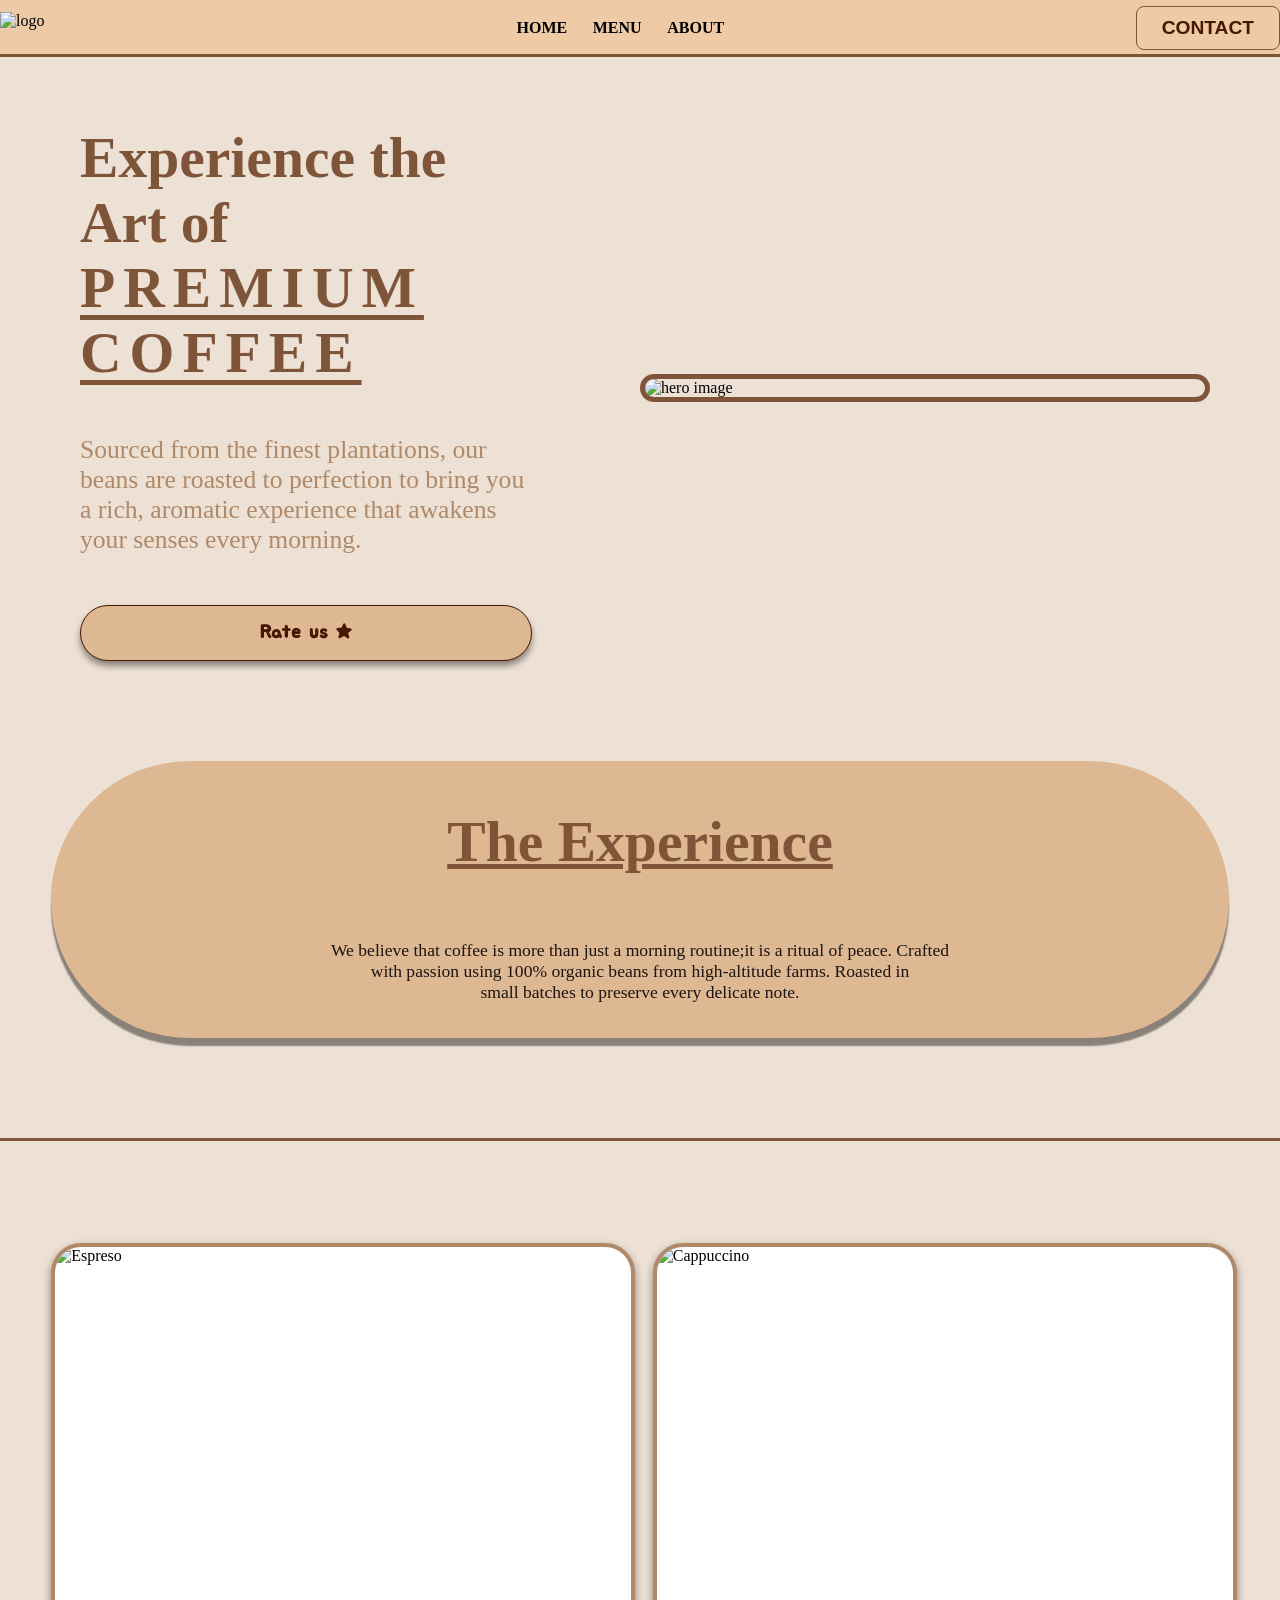
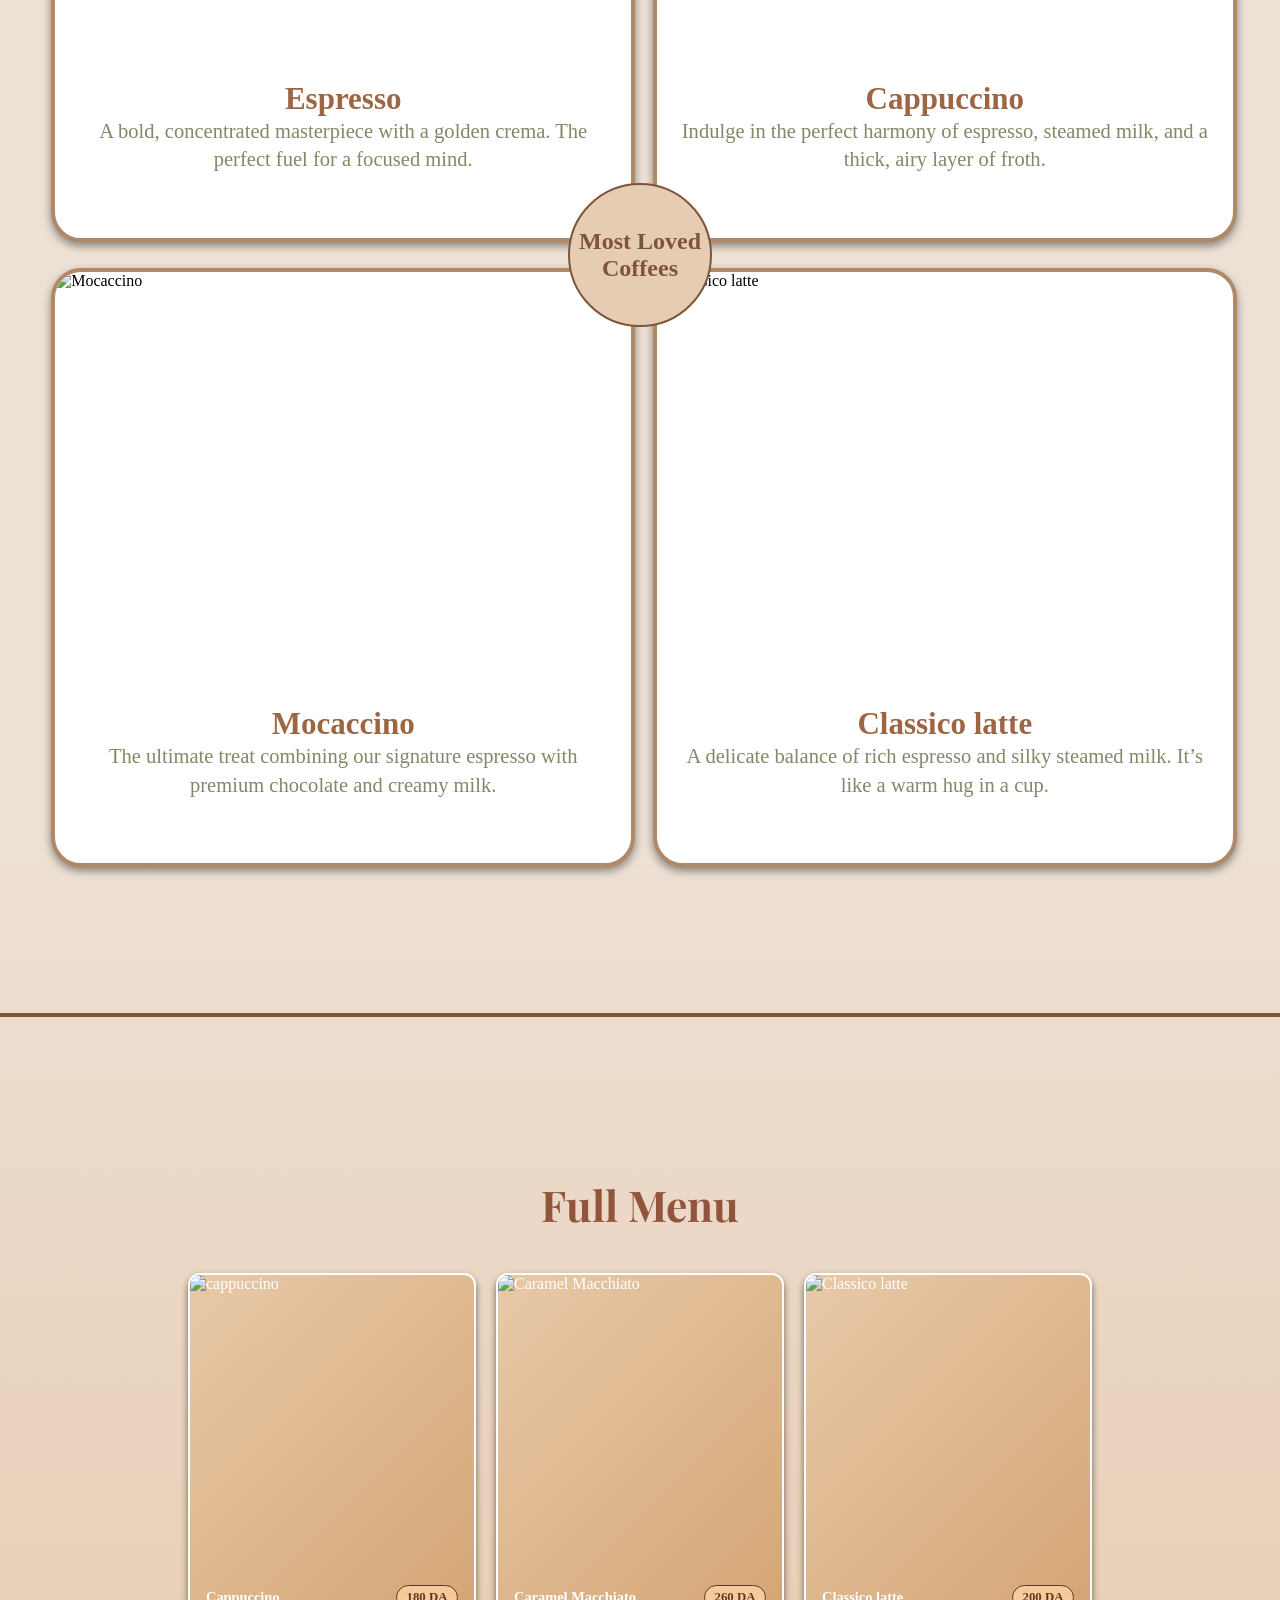
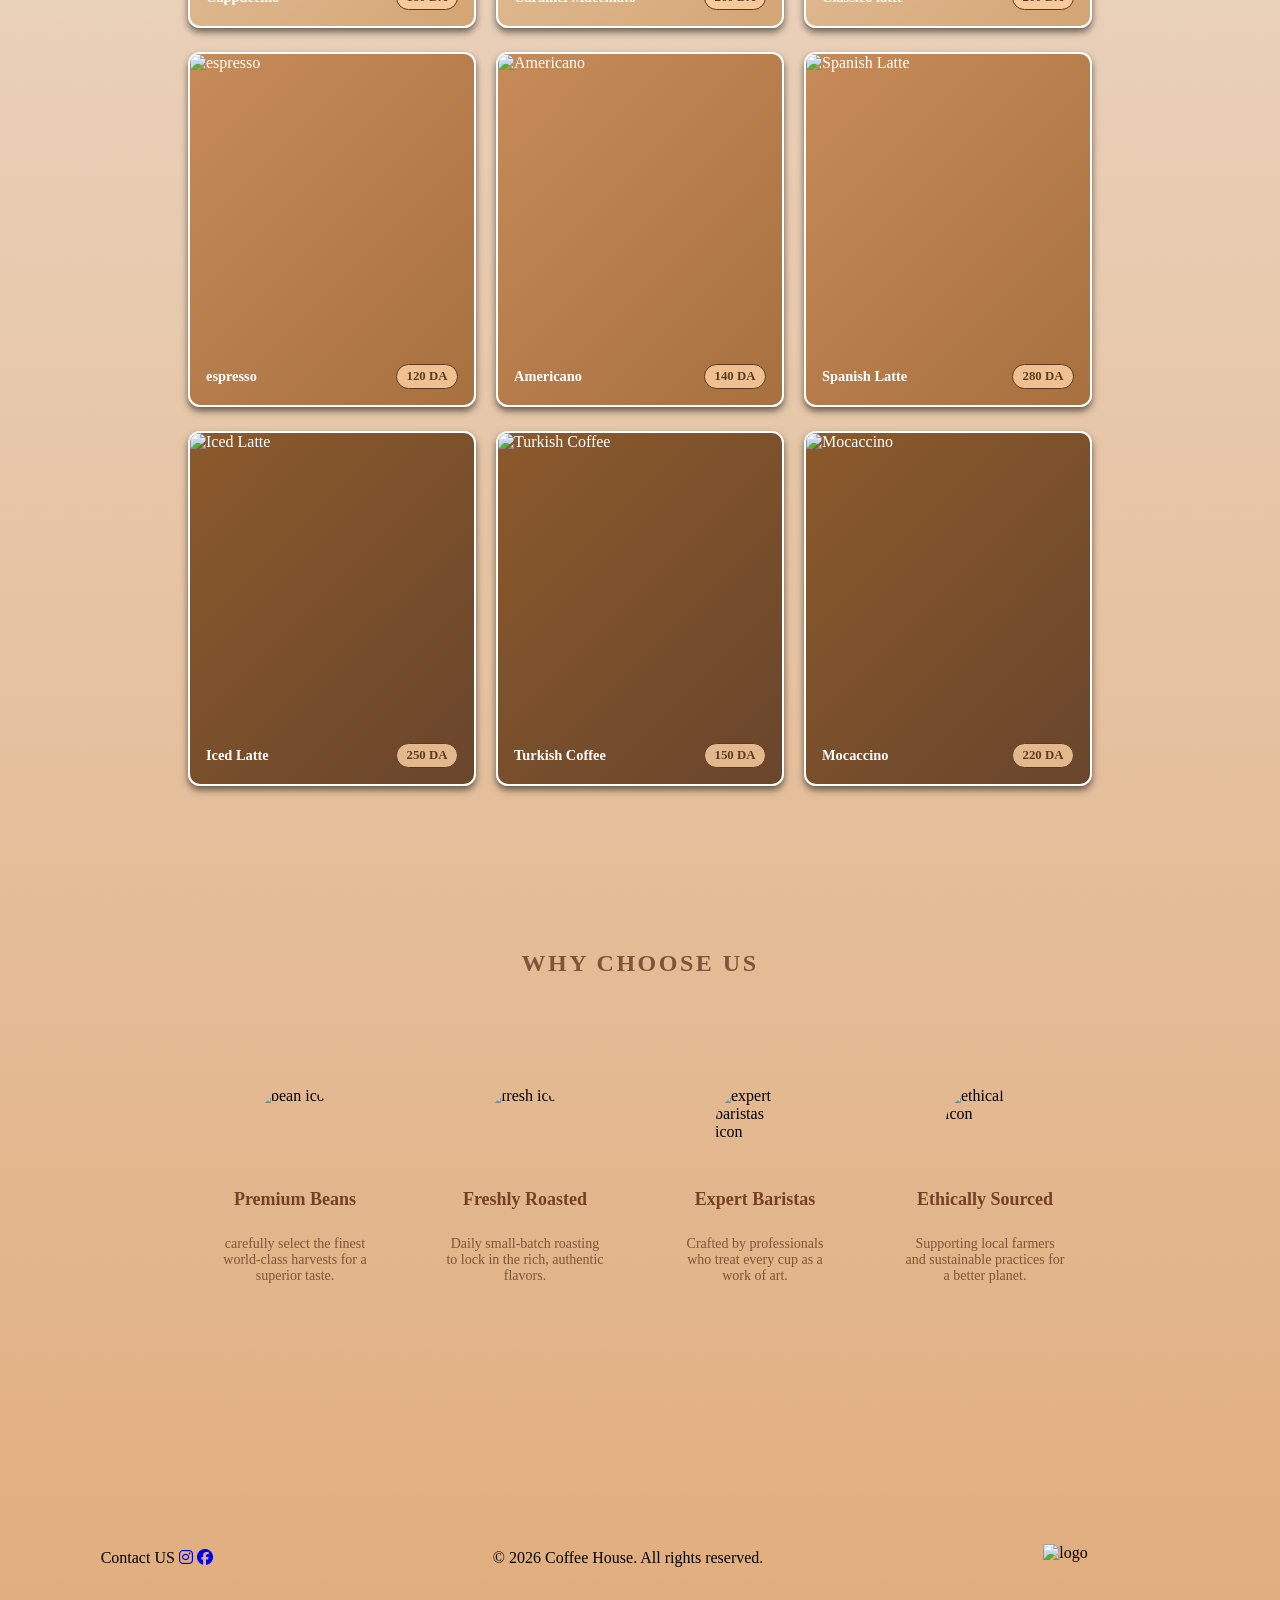
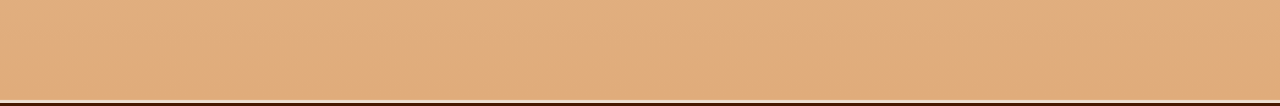
==== index.html @ cc0c2b31 "Update logo image Replaced logo image source" ====
<!DOCTYPE html>

<html>

<head>
    <link rel="stylesheet" href="style.css" >
    <link href="https://fonts.googleapis.com/css2?family=Jua&display=swap" rel="stylesheet">
    <meta charset="UTF-8">
    <meta name="viewport" content="width=device-width, initial-scale=1.0">
    <link rel="stylesheet" href="https://cdnjs.cloudflare.com/ajax/libs/font-awesome/6.5.1/css/all.min.css">
    <link href="https://fonts.googleapis.com/css2?family=Playfair+Display:wght@600;700&display=swap" rel="stylesheet">
    <link href="https://fonts.googleapis.com/css2?family=Chewy&display=swap" rel="stylesheet">
</head>

<body>



 <nav id="navbar">

   <div id="nav-pic">
        <img id="nav-logo" src="https://github.com/Nassim-Dev1/Coffee-Project/blob/main/imgs/logo%20best%20(1).png?raw=true" alt="logo" >
   </div>

   <ul class="nav-links">
       <li class="link"><a href="#hero">HOME</a></li>
       <li class="link"><a href=".menu-title">MENU</a></li>
       <li class="link"><a href=".choos-us">ABOUT</a></li>
   </ul>

   <div id="nav-contact">
        <button id="cntct-btn"><a href="https://wa.me/213559959122" target="_blank">CONTACT</a></button>
   </div>
     
     
</nav>


<section id="hero">

    <div id="hero-text">
        <h1 id="hero-titel">Experience the Art of <span class="hro">Premium Coffee</span></h1>
        <p id="hero-dp">Sourced from the finest plantations, our beans are roasted to perfection to bring you a rich, aromatic experience that awakens your senses every morning.</p>
        <button id="hero-btn">Rate us ★</button>
    </div>


    <div id="hero-p">
        <img id="hero-pic" src="https://raw.githubusercontent.com/thego4tnas/Coffee-Project/374e0f3591dab5c233d3c32d264e23db7dc7e059/imgs/hero1.jpg" alt="hero image" >
    </div>



</section>


<section id="EXPRNCE">

    <div id="exp-card"> 
        <h2 id="exp-titel"> <ins>The Experience</ins> </h2>
        <p id="exp-dp"> We believe that coffee is more than just a morning  routine;it is a ritual of peace.
                            Crafted<br> with passion using 100% organic beans from high-altitude farms.
                            Roasted in<br> small batches to preserve every delicate note. </p>
    
    
    </div>
        
    
</section>

<hr class="hr1">   
    

 <div id="Coffees">

    

    <div class="Coffees-items">

             <img id="Coffees-link" src="https://github.com/thego4tnas/Coffee-Project/blob/main/imgs/espresso%20(2).webp?raw=true" alt="Espreso" >
        

             
             <h2 class="namehead">Espresso</h2>



             <p class="dp">A bold, concentrated masterpiece
             with a golden crema. The perfect fuel for a focused mind.</p>

    </div>

    <div class="Coffees-items">

            <img src="https://github.com/thego4tnas/Coffee-Project/blob/main/imgs/Cappuccino.webp?raw=true" alt="Cappuccino" >
        

             
             <h2 class="namehead">Cappuccino</h2>

             <p class="dp">Indulge in the perfect harmony of espresso, steamed milk,
                       and a thick, airy layer of froth.
             </p>

    </div>

    <div class="Coffees-items">

            <img src="https://github.com/thego4tnas/Coffee-Project/blob/main/imgs/Mocaccino%20(2).webp?raw=true" alt="Mocaccino" >
        

             
             <h2 class="namehead">Mocaccino</h2>

             <p class="dp">The ultimate treat combining our signature espresso
                 with premium chocolate and creamy milk.
             </p>
    </div>

    <div class="Coffees-items">

            <img src="https://github.com/thego4tnas/Coffee-Project/blob/main/imgs/Classico%20latte.webp?raw=true" alt="Classico latte" >
        

            
             <h2 class="namehead">Classico latte</h2>

             <p class="dp">A delicate balance of rich espresso and silky steamed milk.
                 It’s like a warm hug in a cup.</p>
    </div>

      <div id="Coffees-text">
            <h2 style="color:#7F5539">Most Loved Coffees</h2>
      </div>    

 </div>


 <hr class="hr2">





<section class="menu-section">
    
    <!-- <img src="https://github.com/thego4tnas/Coffee-Project/blob/main/imgs/background/left%20up%20blob%20.webp?raw=true" class="leftUp-blob" > -->
    
    <h2 class="menu-title">Full Menu</h2>
    <div class="menu-grid">

        <div class="menu-card1">
            <img src="https://github.com/thego4tnas/Coffee-Project/blob/main/imgs/Cappuccino.webp?raw=true" alt="cappuccino" class="menu-img">
            <div class="menu-info">
                <span class="menu-name">Cappuccino</span>
                <span class="menu-price">180 DA</span>
            </div>
        </div>

        <div class="menu-card1">
            <img src="https://github.com/thego4tnas/Coffee-Project/blob/main/imgs/menu/Caramel%20Macchiato.webp?raw=true" alt="Caramel Macchiato" class="menu-img">
            <div class="menu-info">
                <span class="menu-name">Caramel Macchiato</span>
                <span class="menu-price">260 DA</span>
            </div>
        </div>

        <div class="menu-card1">
            <img src="https://github.com/thego4tnas/Coffee-Project/blob/main/imgs/Classico%20latte.webp?raw=true" alt="Classico latte" class="menu-img">
            <div class="menu-info">
                <span class="menu-name">Classico latte</span>
                <span class="menu-price">200 DA</span>
            </div>
        </div>

        <div class="menu-card2">
            <img src="https://github.com/thego4tnas/Coffee-Project/blob/main/imgs/espresso%20(2).webp?raw=true" alt="espresso" class="menu-img">
            <div class="menu-info">
                <span class="menu-name">espresso</span>
                <span class="menu-price">120 DA</span>
            </div>
        </div>

        <div class="menu-card2">
            <img src="https://github.com/thego4tnas/Coffee-Project/blob/main/imgs/menu/Americano.webp?raw=true" alt="Americano" class="menu-img">
            <div class="menu-info">
                <span class="menu-name">Americano</span>
                <span class="menu-price">140 DA</span>
            </div>
        </div>

        <div class="menu-card2">
            <img src="https://github.com/thego4tnas/Coffee-Project/blob/main/imgs/menu/Spanish%20Latte.webp?raw=true" alt="Spanish Latte" class="menu-img">
            <div class="menu-info">
                <span class="menu-name">Spanish Latte</span>
                <span class="menu-price">280 DA</span>
            </div>
        </div>

        <div class="menu-card3">
            <img src="https://github.com/thego4tnas/Coffee-Project/blob/main/imgs/menu/Iced%20Latte.webp?raw=true" alt="Iced Latte" class="menu-img">
            <div class="menu-info">
                <span class="menu-name">Iced Latte</span>
                <span class="menu-price">250 DA</span>
            </div>
        </div>

        <div class="menu-card3">
            <img src="https://github.com/thego4tnas/Coffee-Project/blob/main/imgs/menu/Turkish%20Coffee.webp?raw=true" alt="Turkish Coffee" class="menu-img">
            <div class="menu-info">
                <span class="menu-name">Turkish Coffee</span>
                <span class="menu-price">150 DA</span>
            </div>
        </div>

        <div class="menu-card3">
            <img src="https://github.com/thego4tnas/Coffee-Project/blob/main/imgs/Mocaccino%20(2).webp?raw=true" alt="Mocaccino" class="menu-img">
            <div class="menu-info">
                <span class="menu-name">Mocaccino</span>
                <span class="menu-price">220 DA</span>
            </div>
        </div>

    </div>

    
</section>


<section class="choos-us">

     <h2>WHY CHOOSE US</h2> 

     <div class="choos-items" >

        <div class="items"> 
            <img class="choos-img" src="https://github.com/thego4tnas/Coffee-Project/blob/main/imgs/beans.webp?raw=true" alt="bean icon"> 
            <h3>Premium Beans</h3> 
            <p class="h3-dp">carefully select the finest world-class harvests for a superior taste.</p> 
        </div> 

        <div class="items"> 
            <img class="choos-img" src="https://github.com/thego4tnas/Coffee-Project/blob/main/imgs/Freshly%20Roasted.webp?raw=true" alt="fresh icon">
            <h3>Freshly Roasted</h3> 
            <p class="h3-dp">Daily small-batch roasting to lock in the rich, authentic flavors.</p> 
        </div> 
        
        <div class="items"> 
            <img class="choos-img" src="https://github.com/thego4tnas/Coffee-Project/blob/main/imgs/Expert%20Baristas.webp?raw=true" alt="expert baristas icon"> 
            <h3>Expert Baristas</h3> 
            <p class="h3-dp">Crafted by professionals who treat every cup as a work of art.</p> 
        </div>
        
        <div class="item4">
             <img class="choos-img" src="https://github.com/thego4tnas/Coffee-Project/blob/main/imgs/Ethically%20Sourced.webp?raw=true" alt="ethical icon"> 
             <h3>Ethically Sourced</h3> 
             <p class="h3-dp">Supporting local farmers and sustainable practices for a better planet.</p> 
        </div> 

     </div> 
    </section>





    <footer>

        <div class="footer-left">
            <span style="text-align: center;">Contact US</span>
            
            <a href="https://www.instagram.com/the.go4t.nas?igsh=YjEzazgwNmhveDlx"><i class="fa-brands fa-instagram"></i></a>
            <a href="https://www.instagram.com/the.go4t.nas?igsh=YjEzazgwNmhveDlx"><i class="fa-brands fa-facebook"></i></a>
        </div>

        <div class="footer-center">
        <p>© 2026 Coffee House. All rights reserved.</p>
        </div>

        <div class="footer-right">
            <img src="https://github.com/Nassim-Dev1/Coffee-Project/blob/main/imgs/logo%20best%20(1).png?raw=true" alt="logo" >
        </div>

    </footer>


<hr class="hr3">




<div class="rating-modal hidden" id="ratingModal">
  <div class="rating-box">
    <h3>Rate Your Experience</h3>
    <div class="stars">
      <span class="star" data-value="1">★</span>
      <span class="star" data-value="2">★</span>
      <span class="star" data-value="3">★</span>
      <span class="star" data-value="4">★</span>
      <span class="star" data-value="5">★</span>
    </div>
    <button class="submit-rating">Submit</button>
    <span class="close-modal" id="closeModal">✕</span>
  </div>
</div>


<div class="custom-alert" id="customAlert">
  <div class="custom-alert-box">
    <p class="custom-alert-msg" id="alertMsg">Thank you for your rating! ⭐</p>
    <button class="custom-alert-btn" id="alertOk">OK</button>
  </div>
</div>



<script src="script.js"></script>
</body>







</html>
---- style.css ----
* {
  padding: 0;
}

 
 
 
 body {
    background: linear-gradient(180deg, #EDE0D4, #EDE0D4, #e0ac7b);
    overflow-x: hidden;
    margin: 0;
    padding: 0;

}



.Coffees-items {
    background-color: #ffffff;
    display: block;
    flex-direction: column;
    align-items: center;
    border-style: solid;
    border-color: #B08968;
    border-width: 4.5px;
    border-radius: 30px;
    width: 100%;
    overflow: hidden;
    padding-bottom: clamp(20px, 5vw, 65px); 
    gap: 0px; 
    box-shadow: 0 4px 8px rgba(0, 0, 0, 0.423);
    grid-template-columns: repeat(4, 1fr);
    overflow: hidden;

}

.Coffees-items img {
    width: 100%;
    aspect-ratio: 4 / 3;
    object-fit: cover;
    border-radius: 20px 20px 0 0; 
}

.namehead {
    color: #9C6644;
    font-size: 31px;
    text-align: center;
    margin: 0; 
    font-weight: bold;
    margin-top: -8px;
}

.dp {
    color: #808968;
    font-size: 20.55px;
    text-align: center;
    margin: 0; 
    padding-inline: 20px; 
    line-height: 1.4;
    
    
}

img {
    width: 100%; 
    height: auto; 
    display: block;
    margin-bottom: 10px;
    flex-wrap: wrap;
}

#Coffees {
    position: relative;
    display: grid;
    grid-template-columns: repeat(2, 1fr);
    gap: clamp(10px, 2vw, 40px);
    padding-inline: clamp(16px, 4vw, 80px);
    padding-block: clamp(10px, 4vw, 60px);
}

#Coffees-text {
    position: absolute;
    top: 50%;
    left: 50%;
    transform: translate(-50%, -50%);
    border-style: solid;
    border-width: 2.5px;
    border-radius: 50%;
    border-color: #7F5539;
    background-color: #E6CCB2;
    width: 140px;
    height: 140px;
    display: flex;
    align-items: center;
    justify-content: center;
    z-index: 10;
    text-align: center;
}

#arrow {
    width: 1455px;
    height: 518px;
    margin-top: -50px;
}

#navbar {
    display: flex;
    align-items: center;
    justify-content: space-between;
    background-color: #eecaa6;
    border-bottom: 3px solid #7F5539;
    position: fixed;
    top: 0;
    left: 0;
    width: 100%;
    z-index: 1000;
}



.nav-links {
    display: flex;
    list-style: none;
    gap: 80px;
    margin-top: 18px;
    margin-left: 600px;
    padding: 0;
}



.nav-links a {
    text-decoration: none;
    color: black;
    font-weight: 600;
    font-size: 16px;
    transition: 0.3s;
}

.nav-links a:hover {
    color: #7F5539;                 
}

.link {
    text-decoration: none;
    font-size: clamp(0.8rem, 1vw + 0.5rem, 1.2rem);
}

#cntct-btn {
    background-color: transparent;
    border: 1.5px solid #7F5539;
    color: #461801;
    border-radius: 8px;
    font-weight: bold;
    font-size: clamp(0.8rem, 1vw + 0.5rem, 1.2rem);
    padding: 10px 25px;
    cursor: pointer;
    transition: all 0.3s ease;
    margin-top: 1px;
}

#cntct-btn a {
    text-decoration: none;
    color: #461801;
}

.cntct-btn:hover {
    background-color: transparent;
    color: #642c10;
}

#nav-logo {
    width: 105px;
    height: auto;
    margin-top: -2px;
}


#hero {
    align-items: center;
    display: flex;
    justify-content: center;
    padding-inline: 80px;
    padding-block: clamp(125px, 5vw + 0.5rem, 135px) 100px;
    gap: 108px;

}

#hero-text {
    display: flex;
    flex-direction: column;
    align-items: flex-start;
    gap: 7px;

}

#hero-titel {
    font-size: clamp(1.8rem, 5vw + 1rem, 3.6rem);
    color: #7F5539;
    margin: 0;
    font-weight: bold;
}

#hero-title h1 {
    white-space: nowrap;
}

.hro {
    font-size: clamp(1.8rem, 5vw + 1rem, 3.6rem);
    letter-spacing: 8px; 
    text-transform: uppercase;
    text-decoration: underline;
    text-decoration-color: #7F5539; 
    text-underline-offset: 8px;
    display: inline-block;
    margin-right: 15px;
}

#hero-dp {
    font-size: clamp(1.2rem, 2vw + 0.5rem, 1.6rem);
    color: #B08968;
    padding-block: clamp(0.5rem, 1.6vw + 0.5rem, 1.1rem);

}

#hero-btn {
    background-color: #DDB892;
    border: 1.6px solid #461801;
    color: #461801;
    border-radius: 28px;
    font-weight: bold;
    width: 100%;
    max-width: 550px;
    padding: 15px 32px;
    cursor: pointer;
    transition: all 0.3s ease;
    font-size: clamp(1rem, 2vw + 0.5rem, 1.2rem);
    font-family: 'Jua', sans-serif;
    letter-spacing: 1px;
    box-shadow: 0 5px 6px rgba(0, 0, 0, 0.423);
}

#hero-p {
    flex: 0 0 50%;
}

#hero-pic {
    width: 100%;
    max-width: 655px;;
    height: auto;
    border-style: solid;
    border-radius: 40px;
    border-width: clamp(5.5px, 0.2vw + 1px, 8px);
    border-color: #7F5539;

}




#EXPRNCE {
    display: flex;
    flex-direction: column;
    align-items: center;
    justify-content: center;
    padding-inline: clamp(16px, 4vw, 80px);
    padding-bottom: clamp(65px, 10vw + 1rem, 120px);
    
}

#exp-card {
    width: 100%;
    flex-direction: column;
    align-items: center;
    justify-content: center;
    gap: 5px;
    box-shadow: 0 8px 1.5px rgba(0, 0, 0, 0.423); 
    background-color: #DDB892;
    border-radius: clamp(40px, 15vw, 550px);
}

#exp-titel {
    display: flex;
    flex-direction: column;
    align-items: center;
    font-size: clamp(1.8rem, 5vw + 1rem, 3.6rem);
    color: #7F5539;
    font-weight: bold;
}
#exp-dp {
    font-size: clamp(1rem, 2vw + 0.5rem, 1.1rem);
    color: #1c140f;
    text-align: center;
    padding-inline: clamp(0.5rem, 1.6vw + 0.5rem, 1.1rem);
    padding-block: clamp(0.5rem, 1.6vw + 0.5rem, 1.1rem);
    margin-top: 5px;
}


.hr1 {
    border: 0;
    height: 3.7px;
    background-color: #7F5539;
    margin: 0;
    margin-top: -20px;
    margin-bottom: 50px;
}



.choos-us {
    display: flex;
    justify-content: center; 
    flex-direction: column;
    align-items: center;
    padding-inline: clamp(32px, 5vw + 0.5rem, 160px); 
    padding-block: clamp(80px, 5vw + 0.5rem, 120px);
    gap: clamp(16px, 3vw + 0.5rem, 35px);
} 

.shoos-us h2 {
    font-size: clamp(1rem, 5vw + 0.5rem, 3.4rem);
    color: #7F5539;
    letter-spacing: 2.5px;
    font-weight: bold;
    text-align: center;
}

.choos-items { 
    display: flex; 
    justify-content: center; 
    flex-direction: row; 
    
} 

.items { 
    display: flex; 
    justify-content: center; 
    flex-direction: column; 
    align-items: center;
    position: relative;
    width: clamp(150px, 20vw + 0.5rem, 230px);
    padding-block: clamp(26px, 4vw + 0.5rem, 55px);
    gap: clamp(8px, 2vw + 0.5rem, 20px);
} 
.items:not(:last-child)::after {
    position: absolute;
    right: 0;
    top: 25%;      
    height: 50%;   
    width: 1.8px;
}
.item4 {
    display: flex; 
    justify-content: center; 
    flex-direction: column; 
    align-items: center;
    width: 230px;
    gap: clamp(8px, 2vw + 0.5rem, 20px);
}

    
.choos-img { 
    width: clamp(60px, 10vw + 0.5rem, 80px); 
    height: clamp(60px, 10vw + 0.5rem, 80px);
    border-radius: 50%; 
} 


.choos-us h2 {
    color: #7F5539;
    letter-spacing: 2.5px;
    font-weight: bold;
}
    
.h3-dp { 
    align-items: center;
    text-align: center;
    padding-inline: clamp(30px, 2vw + 0.5rem, 50px);
    font-size: 14px;
    color: #7F5539;
}

.hr2 {
    border: 0;
    height: 3.7px;
    background-color: #7F5539;
    margin-top: 95px;
    margin-bottom: 15px;
}
    
 .choos-items h3 {
    font-size: 18px;
    color: #744125;
    margin-top: -8px;
    margin-bottom: -8px;
 }


 footer {
    display: flex;
    justify-content: center;
    flex-direction: row;
    align-items: center;
    padding-inline: 80px;
    padding-block: 100px;
    gap: 280px;

 }

 .footer-right img {
    width: clamp(116px, 10vw + 0.5rem, 150px);  
    height: auto;

 }


 .hr3 {
    border: 0;
    height: 3.5px;
    background-color: #461801;
    margin-top: 20px;
    margin-bottom: -6.5px;
 }


@media (max-width: 769px) {

    body {
        overflow-x: hidden;
    }
    #navbar {
        display: flex;
        align-items: center;
        flex-direction: row;
        justify-content: space-between;
    }

    .nav-links {
        flex-direction: column;
        align-items: center;
        margin-left: 0;
        gap: 8px; 
    }

    #nav-contact {
        margin-top: 10px;
    }

    #cntct-btn {
        font-size: clamp(0.6rem, 1vw + 0.5rem, 1rem);
    }

    #nav-pic {
        display: flex;
        justify-content: center;
        width: 80px;
    }

    #nav-logo {
        max-width: 60px;
        height: auto;
    }

     #hero {
        align-items: center;
        display: flex;
        flex-direction: column;
        justify-content: center;
        padding-inline: 12px;
        padding-block: clamp(105px, 16vw + 0.5rem, 125px) 30px;
        gap: 60px;

    }

    #hero-title h1 {
        white-space: nowrap;
    }

    #Coffees {
        display: flex;
        flex-direction: column;
        align-items: center;
    }

    #Coffees-text {
        position: static;
        order: -1;
        margin-bottom: 20px;
        align-items: center;
        display: flex;
        transform: none;
        width: 100%;
        max-width: 400px;
        height: auto;
        border-radius: 30%;
        text-align: center;
    }

    #Coffees-text h2 {
        font-size: 32px;
        text-align: center;
        font-family: 'Playfair Display', serif;
        
    }

    .Coffees-items {
        width: 100%;
        max-width: 400px;
    }

    .shoos-us {
        padding-block: 8px;
        gap: 4px;
    }

    .choos-items { 
        display: grid; 
        grid-template-columns: repeat(2, 1fr);
        justify-content: center; 
        gap: 40px 0;
        position: relative;
    } 

    .choos-img { 
  width: 60px;
  height: 60px;
  border-radius: 50%;
  object-fit: cover;
}

    .items,
    .item4 {
        width: 100%;
        max-width: 220px;
        margin: 0 auto;
        padding-block: 0;
        position: relative;
    }

    .items h3,
    .item4 h3{
        font-size: 0.75rem;
        align-items: center;
        white-space: nowrap;

    }

    .h3-dp {
        font-size: 0.55rem;
        padding-inline: 10px;
    }

  .items:nth-child(1)::after,
  .items:nth-child(3)::after {
    content: "";
    position: absolute;
    top: 10%;
    bottom: 10%;
    right: 0;
    width: 1.8px;
    background-color: #7F5539;
  }

   footer {
    display: flex;
    flex-direction: column;  
    align-items: center;   
    justify-content: center;  
    text-align: center;        
    padding-inline: 80px;
    padding-top: 160px;
    gap: 64px;

 }

 .footer-left {
    display: flex;
    flex-direction: row;
    align-items: center;
    gap: 12px;
 }

 .footer-right {
    display: flex;
    justify-content: center;
    align-items: center;
    max-width: 60px;
 }

 .footer-center {
    display: flex;
    justify-content: center;
    align-items: center;
    max-width: 200px;
    white-space: nowrap;
  }



}

 @media screen and (max-width: 1280px) {

    .nav-links {
    display: flex;
    list-style: none;
    gap: clamp(10px, 2vw, 30px);
    margin: 0;
    padding-block: clamp(8px, 2vw, 16px);
}
} 

.menu-section {
    padding: clamp(2rem, 5vw, 4rem) clamp(1rem, 4vw, 2rem);
    position: relative;
    overflow: hidden
}

.menu-title {
    padding-top: clamp(1.8rem, 4vw, 2.8rem);
    font-family: "Playfair Display", serif;
    font-size: clamp(1.65rem, 5vw, 2.65rem);
    font-weight: bold;
    color: #91553c;
    text-align: center;
    margin-bottom: clamp(2rem, 4vw, 2.5rem);
}



.menu-grid {
    display: grid;
    grid-template-columns: repeat(3, 1fr);
    gap: clamp(1rem, 2vw, 1.5rem);
    max-width: 700px;
    justify-content: center;
    justify-items: center;
    margin: 0 auto;
    padding-inline: clamp(1rem, 4vw, 2.5rem);
}

 .menu-card1, .menu-card2, .menu-card3 {
    border: 2px solid #ffffff;
    border-radius: 12px;
    overflow: hidden;
    box-shadow: 0 4px 7px rgba(0, 0, 0, 0.547);
    transition: transform 0.2s ease;
    color: #fff;
    width: 100%;
}

.menu-card1:hover, .menu-card2:hover, .menu-card3:hover {
    transform: translateY(-6px);
}

.menu-card1 {
    background: linear-gradient(135deg, #E8C9A8, #D4A574);
}

.menu-card2 {
    background: linear-gradient(135deg, #C68B59, #A8703F);
}

.menu-card3 {
    background: linear-gradient(135deg, #8B5A2B, #69452c);
}

.menu-img {
    width: 100%;
    aspect-ratio: 1 / 1;
    object-fit: cover;
    display: block;
}

.menu-info {
    display: flex;
    flex-direction: row;
    justify-content: space-between;
    padding: clamp(0.65rem, 2vw, 1rem) clamp(0.5rem, 2vw, 1rem);
    align-items: center;
    gap: 0.5rem;
    font-weight: bold;
}

.menu-name {
    font-size: clamp(0.75rem, 2vw, 0.90rem);
    white-space: nowrap;
    overflow: hidden;
    text-overflow: ellipsis;
}

.menu-price {
    background: rgba(255, 210, 164, 0.814);
    color: #5C3A21;
    padding: clamp(0.1rem, 2vw, 0.25rem) clamp(0.45rem, 2vw, 0.6rem);
    border-radius: 75px;
    border-style: solid;
    border-width: 0.85PX;
    font-size: clamp(0.6rem, 1.5vw, 0.8rem);
    white-space: nowrap;
    flex-shrink: 0;
}




@media (max-width: 1440px) {

    .menu-grid {
        max-width: clamp(900px, 70vw, 1000px);
    }

}  

 @media(max-width: 426px) {
    
    .menu-grid {
        grid-template-columns: repeat(2, 1fr);
    }

    .menu-card1, .menu-card2, .menu-card3 {
        background: linear-gradient(135deg, #C68B59, #A8703F);
        border-width: 0.8px;

    }

    .menu-card3:last-child {
        grid-column: 1 / -1;
        width: 50%;
    }

    .menu-info {
        flex-direction: column;
        justify-content: center;
        padding: 0.45rem 0.3rem;
        align-items: center;
        gap: 0.5rem;
    }

    .menu-name {
        text-align: center;
    }

    .menu-price {
        background: rgba(255, 255, 255, 0.85);
        color: #5C3A21;
        padding: clamp(0.1rem, 2vw, 0.25rem) clamp(0.45rem, 2vw, 0.6rem);
        border-radius: 75px;
        flex-shrink: 0;
    }

}


.rating-modal {
  position: fixed;
  inset: 0;
  background: rgba(0,0,0,0.5);
  display: flex;
  align-items: center;
  justify-content: center;
  z-index: 9999;
}

.rating-modal.hidden {
  display: none;
}

.rating-box {
  background: #fff;
  padding: 2rem;
  border-radius: 16px;
  text-align: center;
  position: relative;
}

.star {
  font-size: 2.5rem;
  color: #ccc;
  cursor: pointer;
  transition: color 0.2s;
}

.star.active {
  color: #F4A700;
}

.thank-you {
  display: none;
  color: #7F5539;
  font-size: 1rem;
  margin-top: 1rem;
}

.close-modal {
  position: absolute;
  top: 0.75rem;
  right: 1rem;
  cursor: pointer;
  font-size: 1.2rem;
  color: #999;
}


.custom-alert {
  display: none;
  position: fixed;
  inset: 0;
  background: rgba(0,0,0,0.5);
  z-index: 9999;
  align-items: center;
  justify-content: center;
}

.custom-alert.show {
  display: flex;
}

.custom-alert-box {
  background: #fff;
  border-radius: 16px;
  padding: 2rem;
  text-align: center;
  max-width: 300px;
  box-shadow: 0 8px 24px rgba(0,0,0,0.2);
}

.custom-alert-msg {
  font-family: 'Playfair Display', serif;
  color: #3B1A08;
  margin-bottom: 1.5rem;
  font-size: 1rem;
  line-height: 1.5;
}

.custom-alert-btn {
  background: #7F5539;
  color: #fff;
  border: none;
  padding: 0.5rem 2rem;
  border-radius: 999px;
  font-size: 0.9rem;
  cursor: pointer;
}
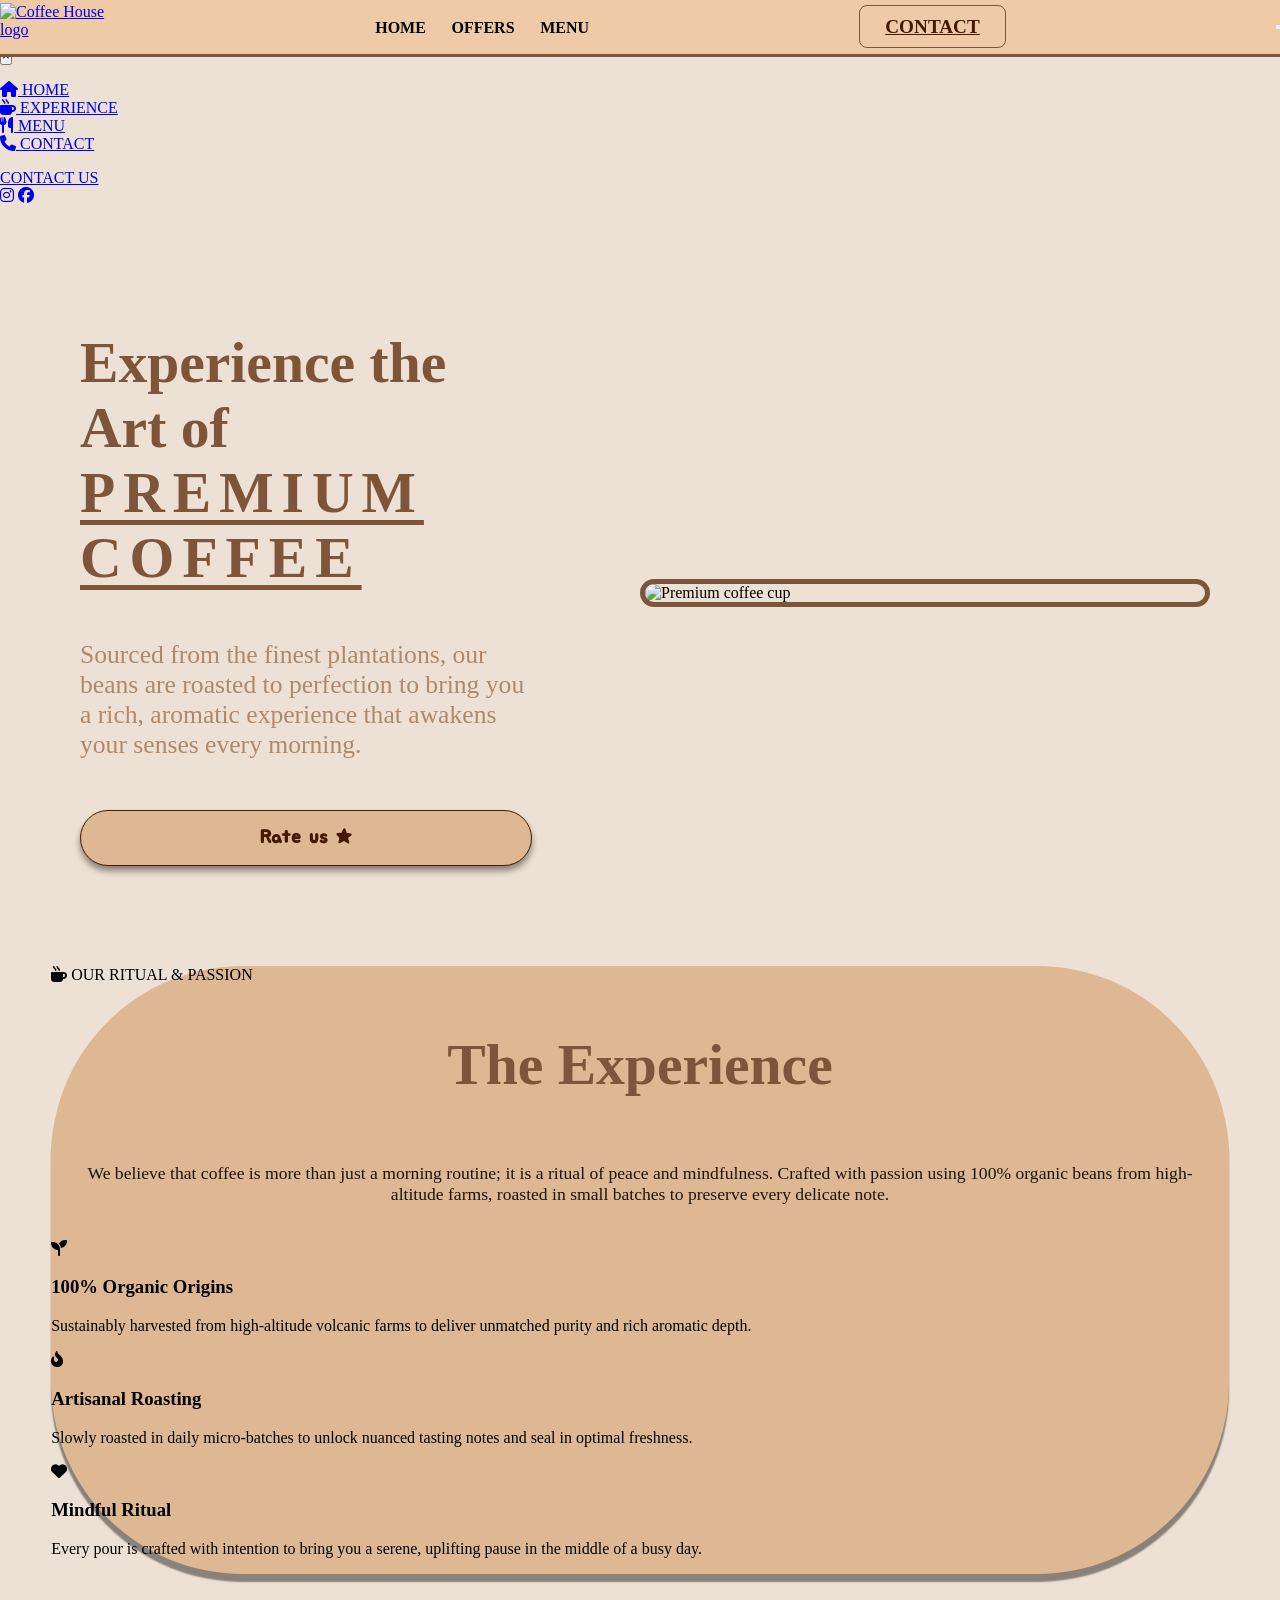
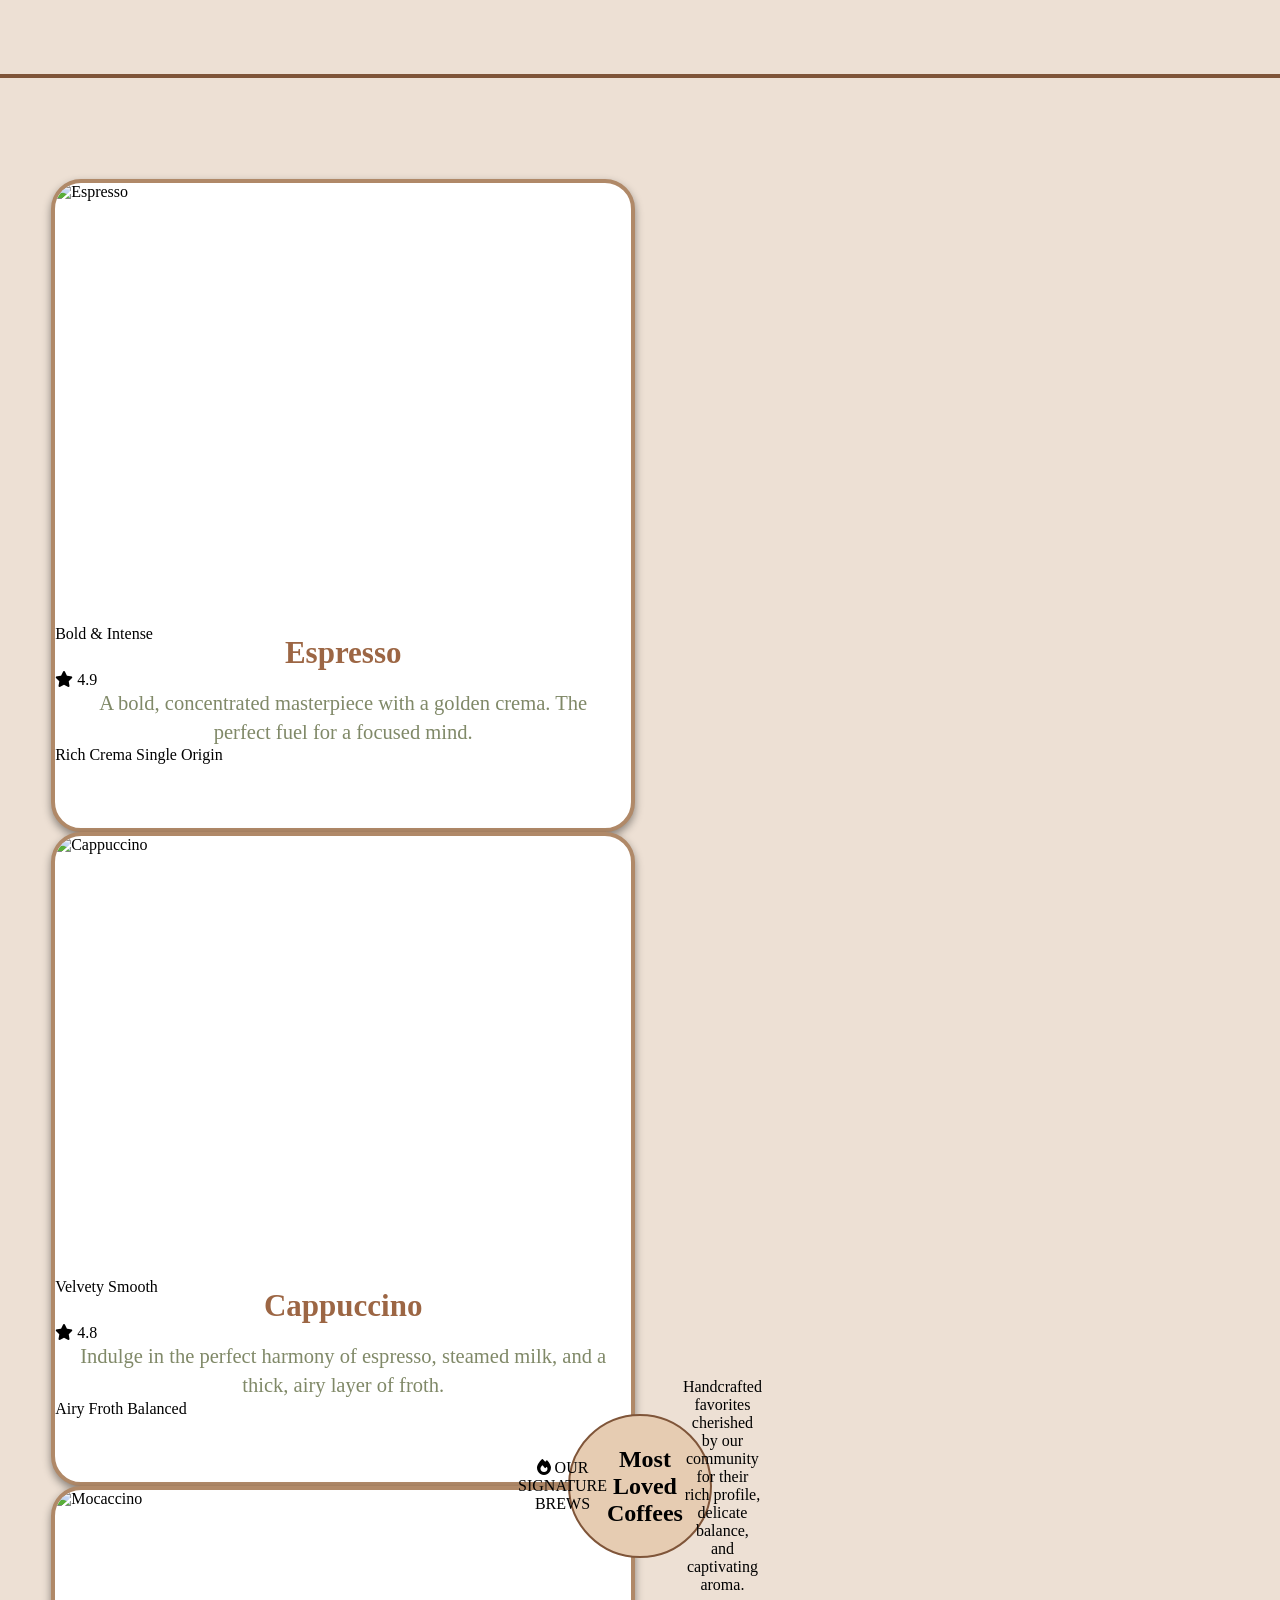
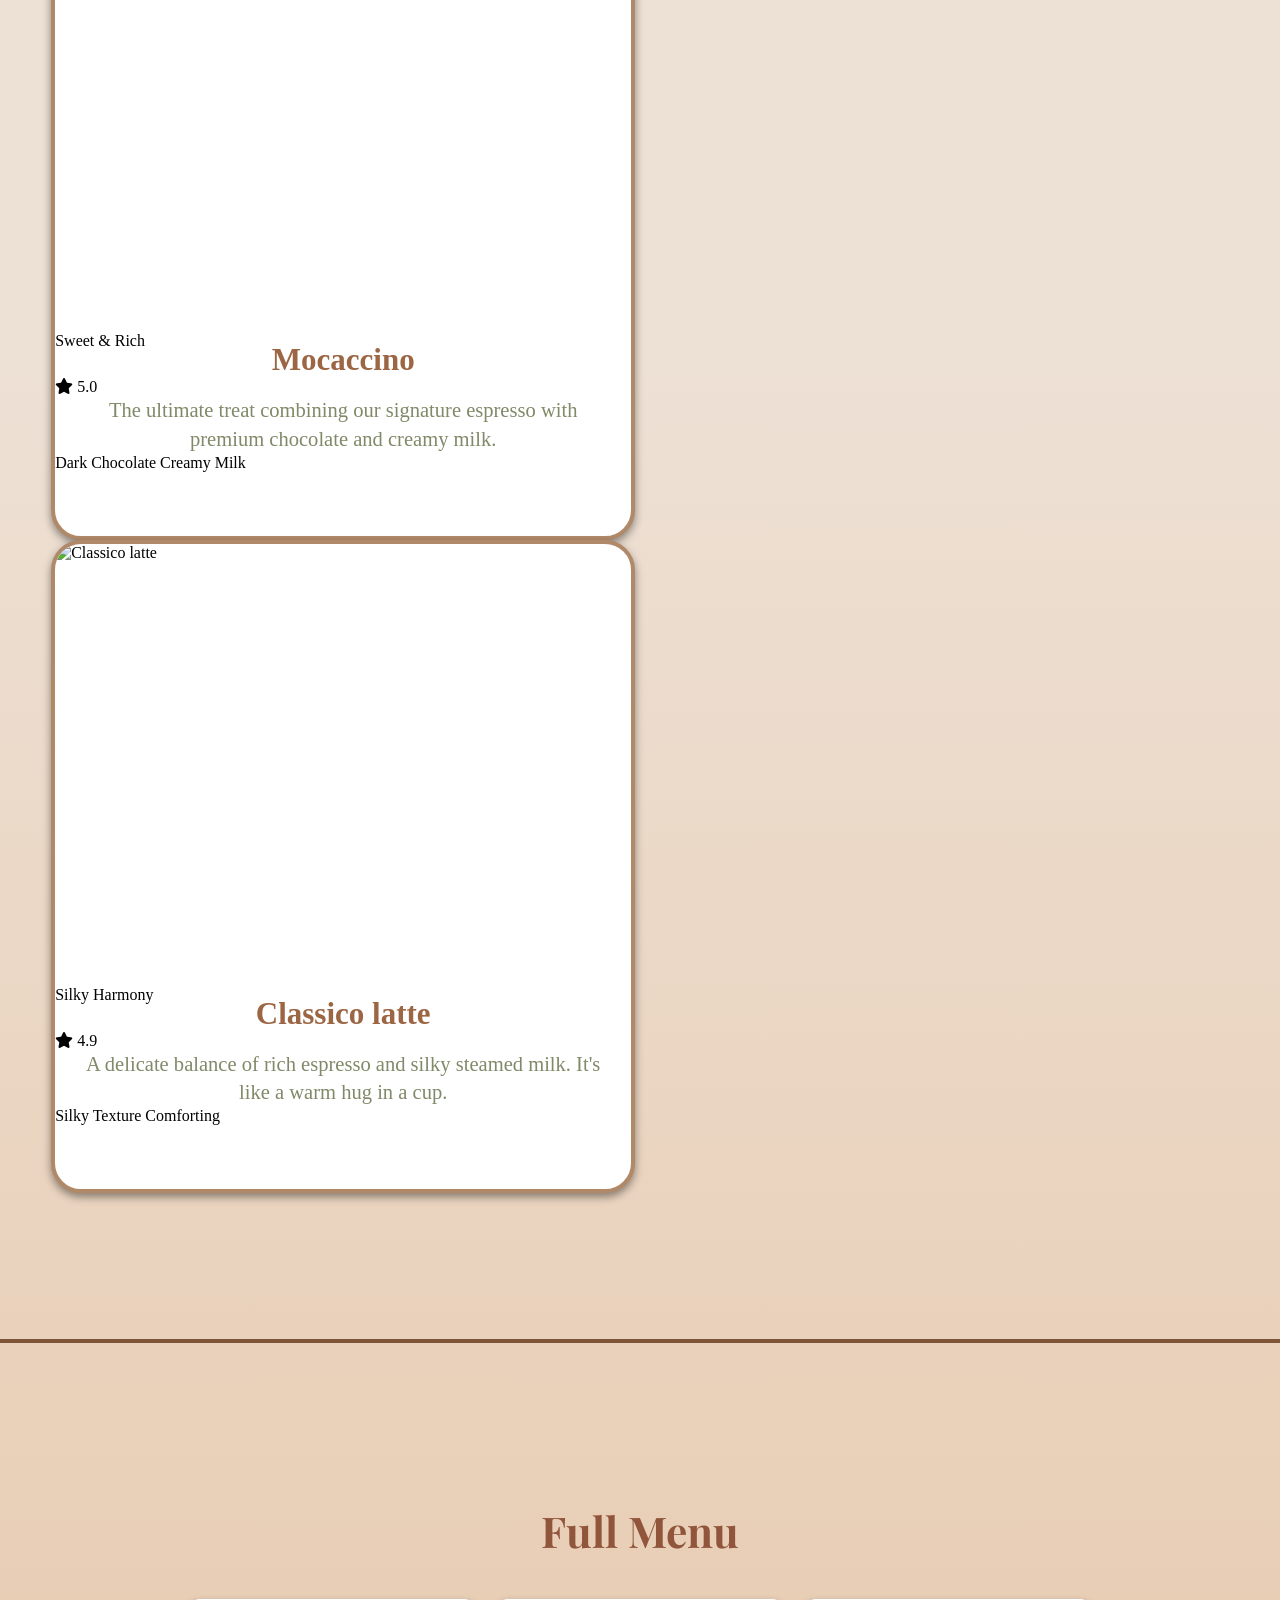
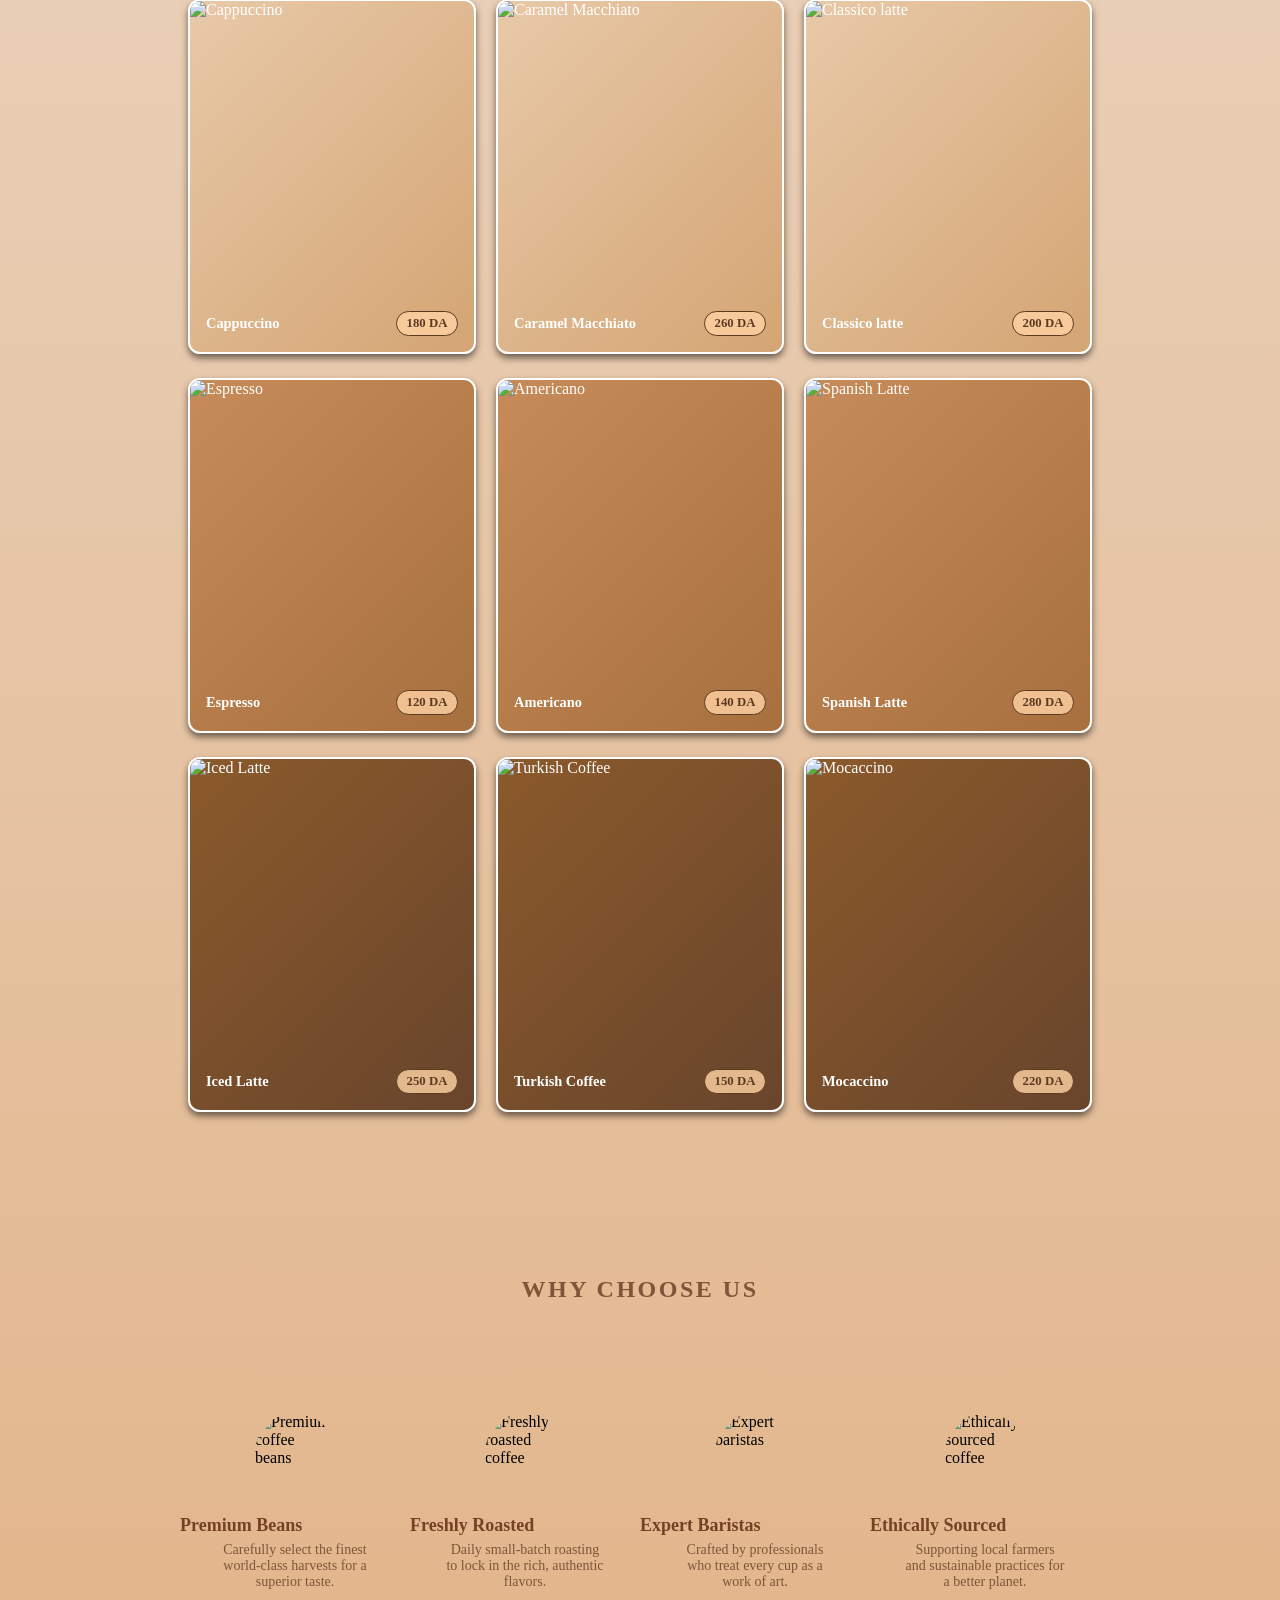
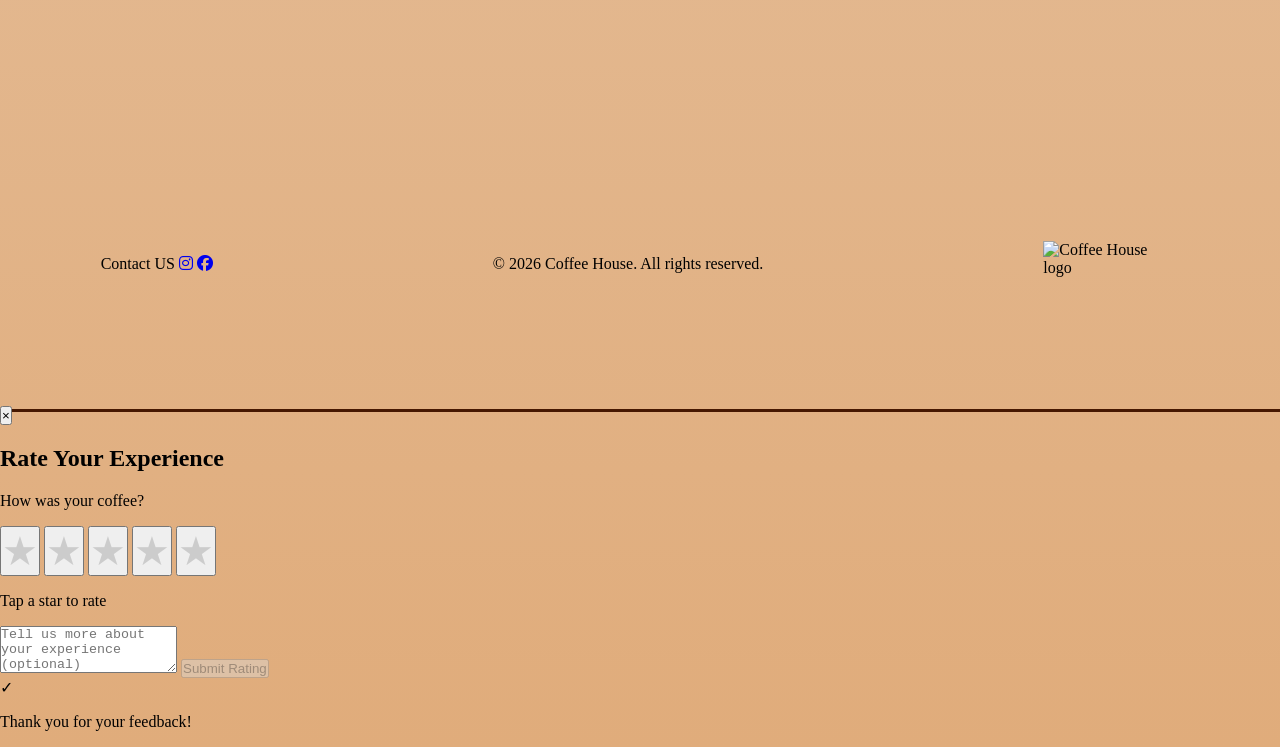
==== commit de04a0e7: "Revamp index.html with new layout and content Replaced the entire content of index.html with a new l" ====
--- a/index.html
+++ b/index.html
@@ -1,326 +1,392 @@
 <!DOCTYPE html>
-
-<html>
+<html lang="en">
 
 <head>
-    <link rel="stylesheet" href="style.css" >
-    <link href="https://fonts.googleapis.com/css2?family=Jua&display=swap" rel="stylesheet">
     <meta charset="UTF-8">
     <meta name="viewport" content="width=device-width, initial-scale=1.0">
+    <title>Coffee House</title>
+    <link rel="stylesheet" href="style.css">
     <link rel="stylesheet" href="https://cdnjs.cloudflare.com/ajax/libs/font-awesome/6.5.1/css/all.min.css">
-    <link href="https://fonts.googleapis.com/css2?family=Playfair+Display:wght@600;700&display=swap" rel="stylesheet">
-    <link href="https://fonts.googleapis.com/css2?family=Chewy&display=swap" rel="stylesheet">
+    <link rel="preconnect" href="https://fonts.googleapis.com">
+    <link rel="preconnect" href="https://fonts.gstatic.com" crossorigin>
+    <link href="https://fonts.googleapis.com/css2?family=Jua&family=Playfair+Display:wght@600;700&family=Chewy&display=swap" rel="stylesheet">
 </head>
 
 <body>
 
-
-
- <nav id="navbar">
-
-   <div id="nav-pic">
-        <img id="nav-logo" src="https://github.com/Nassim-Dev1/Coffee-Project/blob/main/imgs/logo%20best%20(1).png?raw=true" alt="logo" >
-   </div>
-
-   <ul class="nav-links">
-       <li class="link"><a href="#hero">HOME</a></li>
-       <li class="link"><a href=".menu-title">MENU</a></li>
-       <li class="link"><a href=".choos-us">ABOUT</a></li>
-   </ul>
-
-   <div id="nav-contact">
-        <button id="cntct-btn"><a href="https://wa.me/213559959122" target="_blank">CONTACT</a></button>
-   </div>
-     
-     
-</nav>
-
-
-<section id="hero">
-
-    <div id="hero-text">
-        <h1 id="hero-titel">Experience the Art of <span class="hro">Premium Coffee</span></h1>
-        <p id="hero-dp">Sourced from the finest plantations, our beans are roasted to perfection to bring you a rich, aromatic experience that awakens your senses every morning.</p>
-        <button id="hero-btn">Rate us ★</button>
+    <!-- ===================== NAVBAR ===================== -->
+    <nav id="navbar">
+
+        <a href="#hero" id="nav-pic" aria-label="Coffee House home">
+            <img id="nav-logo" src="https://raw.githubusercontent.com/thego4tnas/Coffee-Project/e3e2f76967a775d99a274ada4e02f7a42e217588/logo%20best.png" alt="Coffee House logo">
+        </a>
+
+        <ul class="nav-links" id="nav-menu">
+            <li class="link"><a href="#hero">HOME</a></li>
+            <li class="link"><a href="#EXPRNCE">OFFERS</a></li>
+            <li class="link"><a href="#menu-section">MENU</a></li>
+        </ul>
+
+        <div id="nav-contact">
+            <a href="#contact" id="cntct-btn">CONTACT</a>
+        </div>
+
+        <button id="menu-toggle" type="button" aria-label="Open menu" aria-expanded="false" aria-controls="mobile-nav-drawer">
+            <span class="hamburger-line"></span>
+            <span class="hamburger-line"></span>
+            <span class="hamburger-line"></span>
+        </button>
+
+    </nav>
+
+    <!-- Mobile Navigation Drawer & Overlay -->
+    <div id="mobile-nav-overlay" class="mobile-nav-overlay" aria-hidden="true"></div>
+    <aside id="mobile-nav-drawer" class="mobile-nav-drawer" aria-label="Mobile Navigation" aria-hidden="true">
+        <div class="mobile-nav-header">
+            <div class="mobile-nav-brand">
+                <img src="https://raw.githubusercontent.com/thego4tnas/Coffee-Project/e3e2f76967a775d99a274ada4e02f7a42e217588/logo%20best.png" alt="Coffee House logo" class="mobile-nav-logo">
+                <span class="mobile-brand-title">Coffee House</span>
+            </div>
+            <button id="mobile-nav-close" class="mobile-nav-close" type="button" aria-label="Close navigation menu">&times;</button>
+        </div>
+        <ul class="mobile-nav-links">
+            <li><a href="#hero" class="mobile-nav-link"><i class="fa-solid fa-house"></i> <span>HOME</span></a></li>
+            <li><a href="#EXPRNCE" class="mobile-nav-link"><i class="fa-solid fa-mug-hot"></i> <span>EXPERIENCE</span></a></li>
+            <li><a href="#menu-section" class="mobile-nav-link"><i class="fa-solid fa-utensils"></i> <span>MENU</span></a></li>
+            <li><a href="#contact" class="mobile-nav-link"><i class="fa-solid fa-phone"></i> <span>CONTACT</span></a></li>
+        </ul>
+        <div class="mobile-nav-footer">
+            <a href="#contact" class="mobile-drawer-btn">CONTACT US</a>
+            <div class="mobile-drawer-socials">
+                <a href="#" aria-label="Instagram"><i class="fa-brands fa-instagram"></i></a>
+                <a href="#" aria-label="Facebook"><i class="fa-brands fa-facebook"></i></a>
+            </div>
+        </div>
+    </aside>
+
+    <!-- ===================== HERO ===================== -->
+    <section id="hero">
+
+        <div id="hero-text">
+            <h1 id="hero-titel">Experience the Art of <span class="hro">Premium Coffee</span></h1>
+            <p id="hero-dp">Sourced from the finest plantations, our beans are roasted to perfection to bring you a rich, aromatic experience that awakens your senses every morning.</p>
+            <button id="hero-btn" type="button">Rate us ★</button>
+        </div>
+
+        <div id="hero-p">
+            <img id="hero-pic" src="https://raw.githubusercontent.com/thego4tnas/Coffee-Project/374e0f3591dab5c233d3c32d264e23db7dc7e059/imgs/hero1.jpg" alt="Premium coffee cup">
+        </div>
+
+    </section>
+
+    <!-- ===================== EXPERIENCE ===================== -->
+    <section id="EXPRNCE">
+
+        <div id="exp-card">
+            <div class="exp-header">
+                <span class="exp-badge"><i class="fa-solid fa-mug-hot"></i> OUR RITUAL & PASSION</span>
+                <h2 id="exp-titel">The Experience</h2>
+                <div class="exp-divider"></div>
+                <p id="exp-dp">We believe that coffee is more than just a morning routine; it is a ritual of peace and mindfulness. Crafted with passion using 100% organic beans from high-altitude farms, roasted in small batches to preserve every delicate note.</p>
+            </div>
+
+            <div class="exp-pillars">
+                <div class="exp-pillar-card">
+                    <div class="pillar-icon-wrap">
+                        <i class="fa-solid fa-seedling"></i>
+                    </div>
+                    <h3>100% Organic Origins</h3>
+                    <p>Sustainably harvested from high-altitude volcanic farms to deliver unmatched purity and rich aromatic depth.</p>
+                </div>
+
+                <div class="exp-pillar-card">
+                    <div class="pillar-icon-wrap">
+                        <i class="fa-solid fa-fire-flame-curved"></i>
+                    </div>
+                    <h3>Artisanal Roasting</h3>
+                    <p>Slowly roasted in daily micro-batches to unlock nuanced tasting notes and seal in optimal freshness.</p>
+                </div>
+
+                <div class="exp-pillar-card">
+                    <div class="pillar-icon-wrap">
+                        <i class="fa-solid fa-heart"></i>
+                    </div>
+                    <h3>Mindful Ritual</h3>
+                    <p>Every pour is crafted with intention to bring you a serene, uplifting pause in the middle of a busy day.</p>
+                </div>
+            </div>
+        </div>
+
+    </section>
+
+    <hr class="hr1">
+
+    <!-- ===================== MOST LOVED COFFEES ===================== -->
+    <section id="Coffees">
+
+        <div id="Coffees-text">
+            <span class="coffees-badge"><i class="fa-solid fa-fire"></i> OUR SIGNATURE BREWS</span>
+            <h2>Most Loved Coffees</h2>
+            <div class="coffees-divider"></div>
+            <p class="coffees-subtitle">Handcrafted favorites cherished by our community for their rich profile, delicate balance, and captivating aroma.</p>
+        </div>
+
+        <div class="coffees-grid">
+            <div class="Coffees-items">
+                <div class="coffee-img-wrap">
+                    <img src="https://github.com/thego4tnas/Coffee-Project/blob/main/imgs/espresso%20(2).webp?raw=true" alt="Espresso">
+                    <span class="coffee-tag">Bold & Intense</span>
+                </div>
+                <div class="coffee-content">
+                    <div class="coffee-title-row">
+                        <h3 class="namehead">Espresso</h3>
+                        <span class="coffee-rating"><i class="fa-solid fa-star"></i> 4.9</span>
+                    </div>
+                    <p class="dp">A bold, concentrated masterpiece with a golden crema. The perfect fuel for a focused mind.</p>
+                    <div class="coffee-notes">
+                        <span>Rich Crema</span>
+                        <span>Single Origin</span>
+                    </div>
+                </div>
+            </div>
+
+            <div class="Coffees-items">
+                <div class="coffee-img-wrap">
+                    <img src="https://github.com/thego4tnas/Coffee-Project/blob/main/imgs/Cappuccino.webp?raw=true" alt="Cappuccino">
+                    <span class="coffee-tag">Velvety Smooth</span>
+                </div>
+                <div class="coffee-content">
+                    <div class="coffee-title-row">
+                        <h3 class="namehead">Cappuccino</h3>
+                        <span class="coffee-rating"><i class="fa-solid fa-star"></i> 4.8</span>
+                    </div>
+                    <p class="dp">Indulge in the perfect harmony of espresso, steamed milk, and a thick, airy layer of froth.</p>
+                    <div class="coffee-notes">
+                        <span>Airy Froth</span>
+                        <span>Balanced</span>
+                    </div>
+                </div>
+            </div>
+
+            <div class="Coffees-items">
+                <div class="coffee-img-wrap">
+                    <img src="https://github.com/thego4tnas/Coffee-Project/blob/main/imgs/Mocaccino%20(2).webp?raw=true" alt="Mocaccino">
+                    <span class="coffee-tag">Sweet & Rich</span>
+                </div>
+                <div class="coffee-content">
+                    <div class="coffee-title-row">
+                        <h3 class="namehead">Mocaccino</h3>
+                        <span class="coffee-rating"><i class="fa-solid fa-star"></i> 5.0</span>
+                    </div>
+                    <p class="dp">The ultimate treat combining our signature espresso with premium chocolate and creamy milk.</p>
+                    <div class="coffee-notes">
+                        <span>Dark Chocolate</span>
+                        <span>Creamy Milk</span>
+                    </div>
+                </div>
+            </div>
+
+            <div class="Coffees-items">
+                <div class="coffee-img-wrap">
+                    <img src="https://github.com/thego4tnas/Coffee-Project/blob/main/imgs/Classico%20latte.webp?raw=true" alt="Classico latte">
+                    <span class="coffee-tag">Silky Harmony</span>
+                </div>
+                <div class="coffee-content">
+                    <div class="coffee-title-row">
+                        <h3 class="namehead">Classico latte</h3>
+                        <span class="coffee-rating"><i class="fa-solid fa-star"></i> 4.9</span>
+                    </div>
+                    <p class="dp">A delicate balance of rich espresso and silky steamed milk. It's like a warm hug in a cup.</p>
+                    <div class="coffee-notes">
+                        <span>Silky Texture</span>
+                        <span>Comforting</span>
+                    </div>
+                </div>
+            </div>
+        </div>
+
+    </section>
+
+    <hr class="hr2">
+
+    <!-- ===================== FULL MENU ===================== -->
+    <section class="menu-section" id="menu-section">
+
+        <h2 class="menu-title">Full Menu</h2>
+
+        <div class="menu-grid">
+
+            <div class="menu-card1">
+                <img src="https://github.com/thego4tnas/Coffee-Project/blob/main/imgs/Cappuccino.webp?raw=true" alt="Cappuccino" class="menu-img">
+                <div class="menu-info">
+                    <span class="menu-name">Cappuccino</span>
+                    <span class="menu-price">180 DA</span>
+                </div>
+            </div>
+
+            <div class="menu-card1">
+                <img src="https://github.com/thego4tnas/Coffee-Project/blob/main/imgs/menu/Caramel%20Macchiato.webp?raw=true" alt="Caramel Macchiato" class="menu-img">
+                <div class="menu-info">
+                    <span class="menu-name">Caramel Macchiato</span>
+                    <span class="menu-price">260 DA</span>
+                </div>
+            </div>
+
+            <div class="menu-card1">
+                <img src="https://github.com/thego4tnas/Coffee-Project/blob/main/imgs/Classico%20latte.webp?raw=true" alt="Classico latte" class="menu-img">
+                <div class="menu-info">
+                    <span class="menu-name">Classico latte</span>
+                    <span class="menu-price">200 DA</span>
+                </div>
+            </div>
+
+            <div class="menu-card2">
+                <img src="https://github.com/thego4tnas/Coffee-Project/blob/main/imgs/espresso%20(2).webp?raw=true" alt="Espresso" class="menu-img">
+                <div class="menu-info">
+                    <span class="menu-name">Espresso</span>
+                    <span class="menu-price">120 DA</span>
+                </div>
+            </div>
+
+            <div class="menu-card2">
+                <img src="https://github.com/thego4tnas/Coffee-Project/blob/main/imgs/menu/Americano.webp?raw=true" alt="Americano" class="menu-img">
+                <div class="menu-info">
+                    <span class="menu-name">Americano</span>
+                    <span class="menu-price">140 DA</span>
+                </div>
+            </div>
+
+            <div class="menu-card2">
+                <img src="https://github.com/thego4tnas/Coffee-Project/blob/main/imgs/menu/Spanish%20Latte.webp?raw=true" alt="Spanish Latte" class="menu-img">
+                <div class="menu-info">
+                    <span class="menu-name">Spanish Latte</span>
+                    <span class="menu-price">280 DA</span>
+                </div>
+            </div>
+
+            <div class="menu-card3">
+                <img src="https://github.com/thego4tnas/Coffee-Project/blob/main/imgs/menu/Iced%20Latte.webp?raw=true" alt="Iced Latte" class="menu-img">
+                <div class="menu-info">
+                    <span class="menu-name">Iced Latte</span>
+                    <span class="menu-price">250 DA</span>
+                </div>
+            </div>
+
+            <div class="menu-card3">
+                <img src="https://github.com/thego4tnas/Coffee-Project/blob/main/imgs/menu/Turkish%20Coffee.webp?raw=true" alt="Turkish Coffee" class="menu-img">
+                <div class="menu-info">
+                    <span class="menu-name">Turkish Coffee</span>
+                    <span class="menu-price">150 DA</span>
+                </div>
+            </div>
+
+            <div class="menu-card3">
+                <img src="https://github.com/thego4tnas/Coffee-Project/blob/main/imgs/Mocaccino%20(2).webp?raw=true" alt="Mocaccino" class="menu-img">
+                <div class="menu-info">
+                    <span class="menu-name">Mocaccino</span>
+                    <span class="menu-price">220 DA</span>
+                </div>
+            </div>
+
+        </div>
+
+    </section>
+
+    <!-- ===================== WHY CHOOSE US ===================== -->
+    <section class="choos-us">
+
+        <h2>WHY CHOOSE US</h2>
+
+        <div class="choos-items">
+
+            <div class="items">
+                <img class="choos-img" src="https://github.com/thego4tnas/Coffee-Project/blob/main/imgs/beans.webp?raw=true" alt="Premium coffee beans">
+                <div>
+                    <h3>Premium Beans</h3>
+                    <p class="h3-dp">Carefully select the finest world-class harvests for a superior taste.</p>
+                </div>
+            </div>
+
+            <div class="items">
+                <img class="choos-img" src="https://github.com/thego4tnas/Coffee-Project/blob/main/imgs/Freshly%20Roasted.webp?raw=true" alt="Freshly roasted coffee">
+                <div>
+                    <h3>Freshly Roasted</h3>
+                    <p class="h3-dp">Daily small-batch roasting to lock in the rich, authentic flavors.</p>
+                </div>
+            </div>
+
+            <div class="items">
+                <img class="choos-img" src="https://github.com/thego4tnas/Coffee-Project/blob/main/imgs/Expert%20Baristas.webp?raw=true" alt="Expert baristas">
+                <div>
+                    <h3>Expert Baristas</h3>
+                    <p class="h3-dp">Crafted by professionals who treat every cup as a work of art.</p>
+                </div>
+            </div>
+
+            <div class="item4">
+                <img class="choos-img" src="https://github.com/thego4tnas/Coffee-Project/blob/main/imgs/Ethically%20Sourced.webp?raw=true" alt="Ethically sourced coffee">
+                <div>
+                    <h3>Ethically Sourced</h3>
+                    <p class="h3-dp">Supporting local farmers and sustainable practices for a better planet.</p>
+                </div>
+            </div>
+
+        </div>
+
+    </section>
+
+    <!-- ===================== FOOTER ===================== -->
+    <footer id="contact">
+
+        <div class="footer-left">
+            <span>Contact US</span>
+            <a href="#" aria-label="Instagram"><i class="fa-brands fa-instagram"></i></a>
+            <a href="#" aria-label="Facebook"><i class="fa-brands fa-facebook"></i></a>
+        </div>
+
+        <div class="footer-center">
+            <p>&copy; 2026 Coffee House. All rights reserved.</p>
+        </div>
+
+        <div class="footer-right">
+            <img src="https://raw.githubusercontent.com/thego4tnas/Coffee-Project/e3e2f76967a775d99a274ada4e02f7a42e217588/logo%20best.png" alt="Coffee House logo">
+        </div>
+
+    </footer>
+
+    <hr class="hr3">
+
+
+    <!-- ===================== RATING MODAL ===================== -->
+    <div id="rating-modal" class="modal-overlay" role="dialog" aria-modal="true" aria-labelledby="rating-title">
+        <div class="modal-box">
+            <button class="modal-close" type="button" aria-label="Close rating dialog">&times;</button>
+            <h2 id="rating-title">Rate Your Experience</h2>
+            <p class="modal-subtitle">How was your coffee?</p>
+
+            <div class="stars-container" role="radiogroup" aria-label="Star rating">
+                <button class="star" type="button" role="radio" aria-checked="false" data-rating="1" aria-label="1 star">&#9733;</button>
+                <button class="star" type="button" role="radio" aria-checked="false" data-rating="2" aria-label="2 stars">&#9733;</button>
+                <button class="star" type="button" role="radio" aria-checked="false" data-rating="3" aria-label="3 stars">&#9733;</button>
+                <button class="star" type="button" role="radio" aria-checked="false" data-rating="4" aria-label="4 stars">&#9733;</button>
+                <button class="star" type="button" role="radio" aria-checked="false" data-rating="5" aria-label="5 stars">&#9733;</button>
+            </div>
+
+            <p id="rating-text" class="rating-text">Tap a star to rate</p>
+
+            <textarea id="rating-feedback" placeholder="Tell us more about your experience (optional)" rows="3"></textarea>
+
+            <button id="submit-rating" type="button" disabled>Submit Rating</button>
+
+            <div id="rating-success" class="rating-success">
+                <span class="success-icon">&#10003;</span>
+                <p>Thank you for your feedback!</p>
+            </div>
+        </div>
     </div>
 
-
-    <div id="hero-p">
-        <img id="hero-pic" src="https://raw.githubusercontent.com/thego4tnas/Coffee-Project/374e0f3591dab5c233d3c32d264e23db7dc7e059/imgs/hero1.jpg" alt="hero image" >
-    </div>
-
-
-
-</section>
-
-
-<section id="EXPRNCE">
-
-    <div id="exp-card"> 
-        <h2 id="exp-titel"> <ins>The Experience</ins> </h2>
-        <p id="exp-dp"> We believe that coffee is more than just a morning  routine;it is a ritual of peace.
-                            Crafted<br> with passion using 100% organic beans from high-altitude farms.
-                            Roasted in<br> small batches to preserve every delicate note. </p>
-    
-    
-    </div>
-        
-    
-</section>
-
-<hr class="hr1">   
-    
-
- <div id="Coffees">
-
-    
-
-    <div class="Coffees-items">
-
-             <img id="Coffees-link" src="https://github.com/thego4tnas/Coffee-Project/blob/main/imgs/espresso%20(2).webp?raw=true" alt="Espreso" >
-        
-
-             
-             <h2 class="namehead">Espresso</h2>
-
-
-
-             <p class="dp">A bold, concentrated masterpiece
-             with a golden crema. The perfect fuel for a focused mind.</p>
-
-    </div>
-
-    <div class="Coffees-items">
-
-            <img src="https://github.com/thego4tnas/Coffee-Project/blob/main/imgs/Cappuccino.webp?raw=true" alt="Cappuccino" >
-        
-
-             
-             <h2 class="namehead">Cappuccino</h2>
-
-             <p class="dp">Indulge in the perfect harmony of espresso, steamed milk,
-                       and a thick, airy layer of froth.
-             </p>
-
-    </div>
-
-    <div class="Coffees-items">
-
-            <img src="https://github.com/thego4tnas/Coffee-Project/blob/main/imgs/Mocaccino%20(2).webp?raw=true" alt="Mocaccino" >
-        
-
-             
-             <h2 class="namehead">Mocaccino</h2>
-
-             <p class="dp">The ultimate treat combining our signature espresso
-                 with premium chocolate and creamy milk.
-             </p>
-    </div>
-
-    <div class="Coffees-items">
-
-            <img src="https://github.com/thego4tnas/Coffee-Project/blob/main/imgs/Classico%20latte.webp?raw=true" alt="Classico latte" >
-        
-
-            
-             <h2 class="namehead">Classico latte</h2>
-
-             <p class="dp">A delicate balance of rich espresso and silky steamed milk.
-                 It’s like a warm hug in a cup.</p>
-    </div>
-
-      <div id="Coffees-text">
-            <h2 style="color:#7F5539">Most Loved Coffees</h2>
-      </div>    
-
- </div>
-
-
- <hr class="hr2">
-
-
-
-
-
-<section class="menu-section">
-    
-    <!-- <img src="https://github.com/thego4tnas/Coffee-Project/blob/main/imgs/background/left%20up%20blob%20.webp?raw=true" class="leftUp-blob" > -->
-    
-    <h2 class="menu-title">Full Menu</h2>
-    <div class="menu-grid">
-
-        <div class="menu-card1">
-            <img src="https://github.com/thego4tnas/Coffee-Project/blob/main/imgs/Cappuccino.webp?raw=true" alt="cappuccino" class="menu-img">
-            <div class="menu-info">
-                <span class="menu-name">Cappuccino</span>
-                <span class="menu-price">180 DA</span>
-            </div>
-        </div>
-
-        <div class="menu-card1">
-            <img src="https://github.com/thego4tnas/Coffee-Project/blob/main/imgs/menu/Caramel%20Macchiato.webp?raw=true" alt="Caramel Macchiato" class="menu-img">
-            <div class="menu-info">
-                <span class="menu-name">Caramel Macchiato</span>
-                <span class="menu-price">260 DA</span>
-            </div>
-        </div>
-
-        <div class="menu-card1">
-            <img src="https://github.com/thego4tnas/Coffee-Project/blob/main/imgs/Classico%20latte.webp?raw=true" alt="Classico latte" class="menu-img">
-            <div class="menu-info">
-                <span class="menu-name">Classico latte</span>
-                <span class="menu-price">200 DA</span>
-            </div>
-        </div>
-
-        <div class="menu-card2">
-            <img src="https://github.com/thego4tnas/Coffee-Project/blob/main/imgs/espresso%20(2).webp?raw=true" alt="espresso" class="menu-img">
-            <div class="menu-info">
-                <span class="menu-name">espresso</span>
-                <span class="menu-price">120 DA</span>
-            </div>
-        </div>
-
-        <div class="menu-card2">
-            <img src="https://github.com/thego4tnas/Coffee-Project/blob/main/imgs/menu/Americano.webp?raw=true" alt="Americano" class="menu-img">
-            <div class="menu-info">
-                <span class="menu-name">Americano</span>
-                <span class="menu-price">140 DA</span>
-            </div>
-        </div>
-
-        <div class="menu-card2">
-            <img src="https://github.com/thego4tnas/Coffee-Project/blob/main/imgs/menu/Spanish%20Latte.webp?raw=true" alt="Spanish Latte" class="menu-img">
-            <div class="menu-info">
-                <span class="menu-name">Spanish Latte</span>
-                <span class="menu-price">280 DA</span>
-            </div>
-        </div>
-
-        <div class="menu-card3">
-            <img src="https://github.com/thego4tnas/Coffee-Project/blob/main/imgs/menu/Iced%20Latte.webp?raw=true" alt="Iced Latte" class="menu-img">
-            <div class="menu-info">
-                <span class="menu-name">Iced Latte</span>
-                <span class="menu-price">250 DA</span>
-            </div>
-        </div>
-
-        <div class="menu-card3">
-            <img src="https://github.com/thego4tnas/Coffee-Project/blob/main/imgs/menu/Turkish%20Coffee.webp?raw=true" alt="Turkish Coffee" class="menu-img">
-            <div class="menu-info">
-                <span class="menu-name">Turkish Coffee</span>
-                <span class="menu-price">150 DA</span>
-            </div>
-        </div>
-
-        <div class="menu-card3">
-            <img src="https://github.com/thego4tnas/Coffee-Project/blob/main/imgs/Mocaccino%20(2).webp?raw=true" alt="Mocaccino" class="menu-img">
-            <div class="menu-info">
-                <span class="menu-name">Mocaccino</span>
-                <span class="menu-price">220 DA</span>
-            </div>
-        </div>
-
-    </div>
-
-    
-</section>
-
-
-<section class="choos-us">
-
-     <h2>WHY CHOOSE US</h2> 
-
-     <div class="choos-items" >
-
-        <div class="items"> 
-            <img class="choos-img" src="https://github.com/thego4tnas/Coffee-Project/blob/main/imgs/beans.webp?raw=true" alt="bean icon"> 
-            <h3>Premium Beans</h3> 
-            <p class="h3-dp">carefully select the finest world-class harvests for a superior taste.</p> 
-        </div> 
-
-        <div class="items"> 
-            <img class="choos-img" src="https://github.com/thego4tnas/Coffee-Project/blob/main/imgs/Freshly%20Roasted.webp?raw=true" alt="fresh icon">
-            <h3>Freshly Roasted</h3> 
-            <p class="h3-dp">Daily small-batch roasting to lock in the rich, authentic flavors.</p> 
-        </div> 
-        
-        <div class="items"> 
-            <img class="choos-img" src="https://github.com/thego4tnas/Coffee-Project/blob/main/imgs/Expert%20Baristas.webp?raw=true" alt="expert baristas icon"> 
-            <h3>Expert Baristas</h3> 
-            <p class="h3-dp">Crafted by professionals who treat every cup as a work of art.</p> 
-        </div>
-        
-        <div class="item4">
-             <img class="choos-img" src="https://github.com/thego4tnas/Coffee-Project/blob/main/imgs/Ethically%20Sourced.webp?raw=true" alt="ethical icon"> 
-             <h3>Ethically Sourced</h3> 
-             <p class="h3-dp">Supporting local farmers and sustainable practices for a better planet.</p> 
-        </div> 
-
-     </div> 
-    </section>
-
-
-
-
-
-    <footer>
-
-        <div class="footer-left">
-            <span style="text-align: center;">Contact US</span>
-            
-            <a href="https://www.instagram.com/the.go4t.nas?igsh=YjEzazgwNmhveDlx"><i class="fa-brands fa-instagram"></i></a>
-            <a href="https://www.instagram.com/the.go4t.nas?igsh=YjEzazgwNmhveDlx"><i class="fa-brands fa-facebook"></i></a>
-        </div>
-
-        <div class="footer-center">
-        <p>© 2026 Coffee House. All rights reserved.</p>
-        </div>
-
-        <div class="footer-right">
-            <img src="https://github.com/Nassim-Dev1/Coffee-Project/blob/main/imgs/logo%20best%20(1).png?raw=true" alt="logo" >
-        </div>
-
-    </footer>
-
-
-<hr class="hr3">
-
-
-
-
-<div class="rating-modal hidden" id="ratingModal">
-  <div class="rating-box">
-    <h3>Rate Your Experience</h3>
-    <div class="stars">
-      <span class="star" data-value="1">★</span>
-      <span class="star" data-value="2">★</span>
-      <span class="star" data-value="3">★</span>
-      <span class="star" data-value="4">★</span>
-      <span class="star" data-value="5">★</span>
-    </div>
-    <button class="submit-rating">Submit</button>
-    <span class="close-modal" id="closeModal">✕</span>
-  </div>
-</div>
-
-
-<div class="custom-alert" id="customAlert">
-  <div class="custom-alert-box">
-    <p class="custom-alert-msg" id="alertMsg">Thank you for your rating! ⭐</p>
-    <button class="custom-alert-btn" id="alertOk">OK</button>
-  </div>
-</div>
-
-
-
-<script src="script.js"></script>
+    <script src="script.js"></script>
+
 </body>
 
-
-
-
-
-
-
 </html>
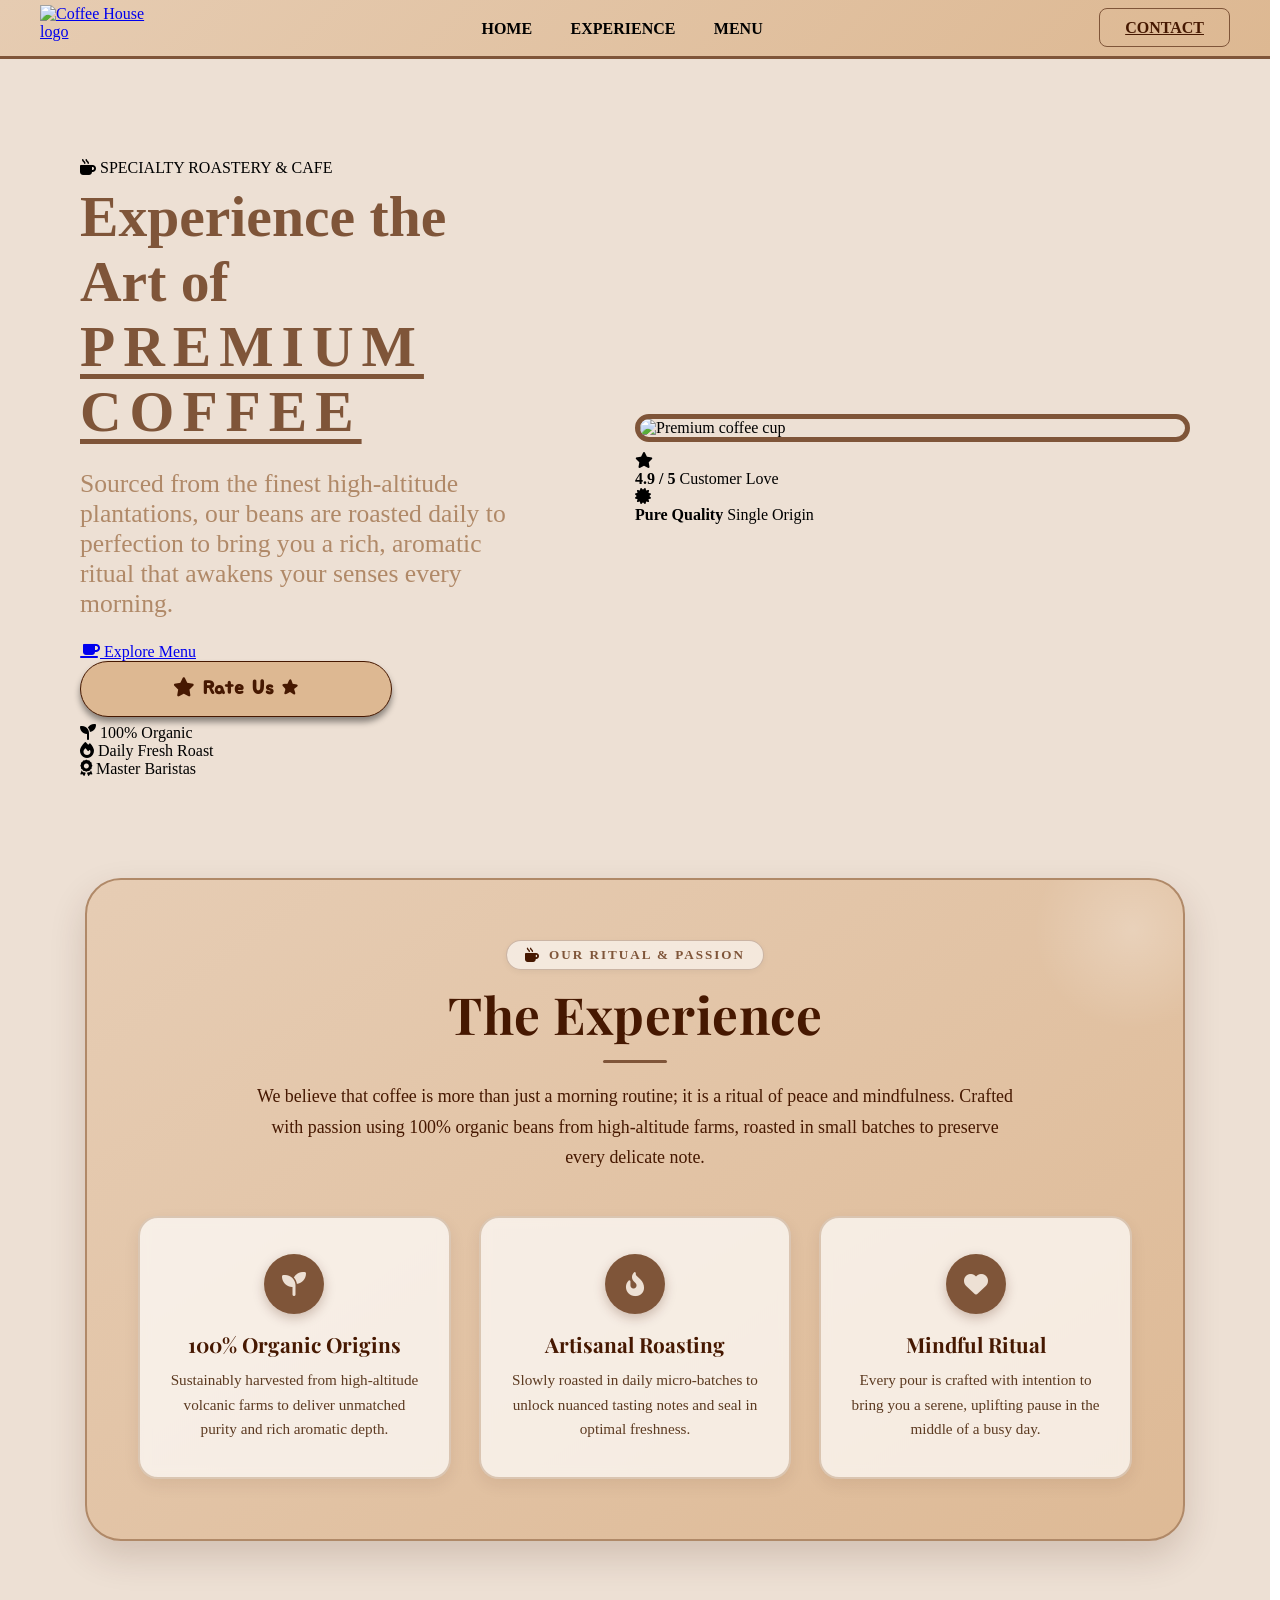
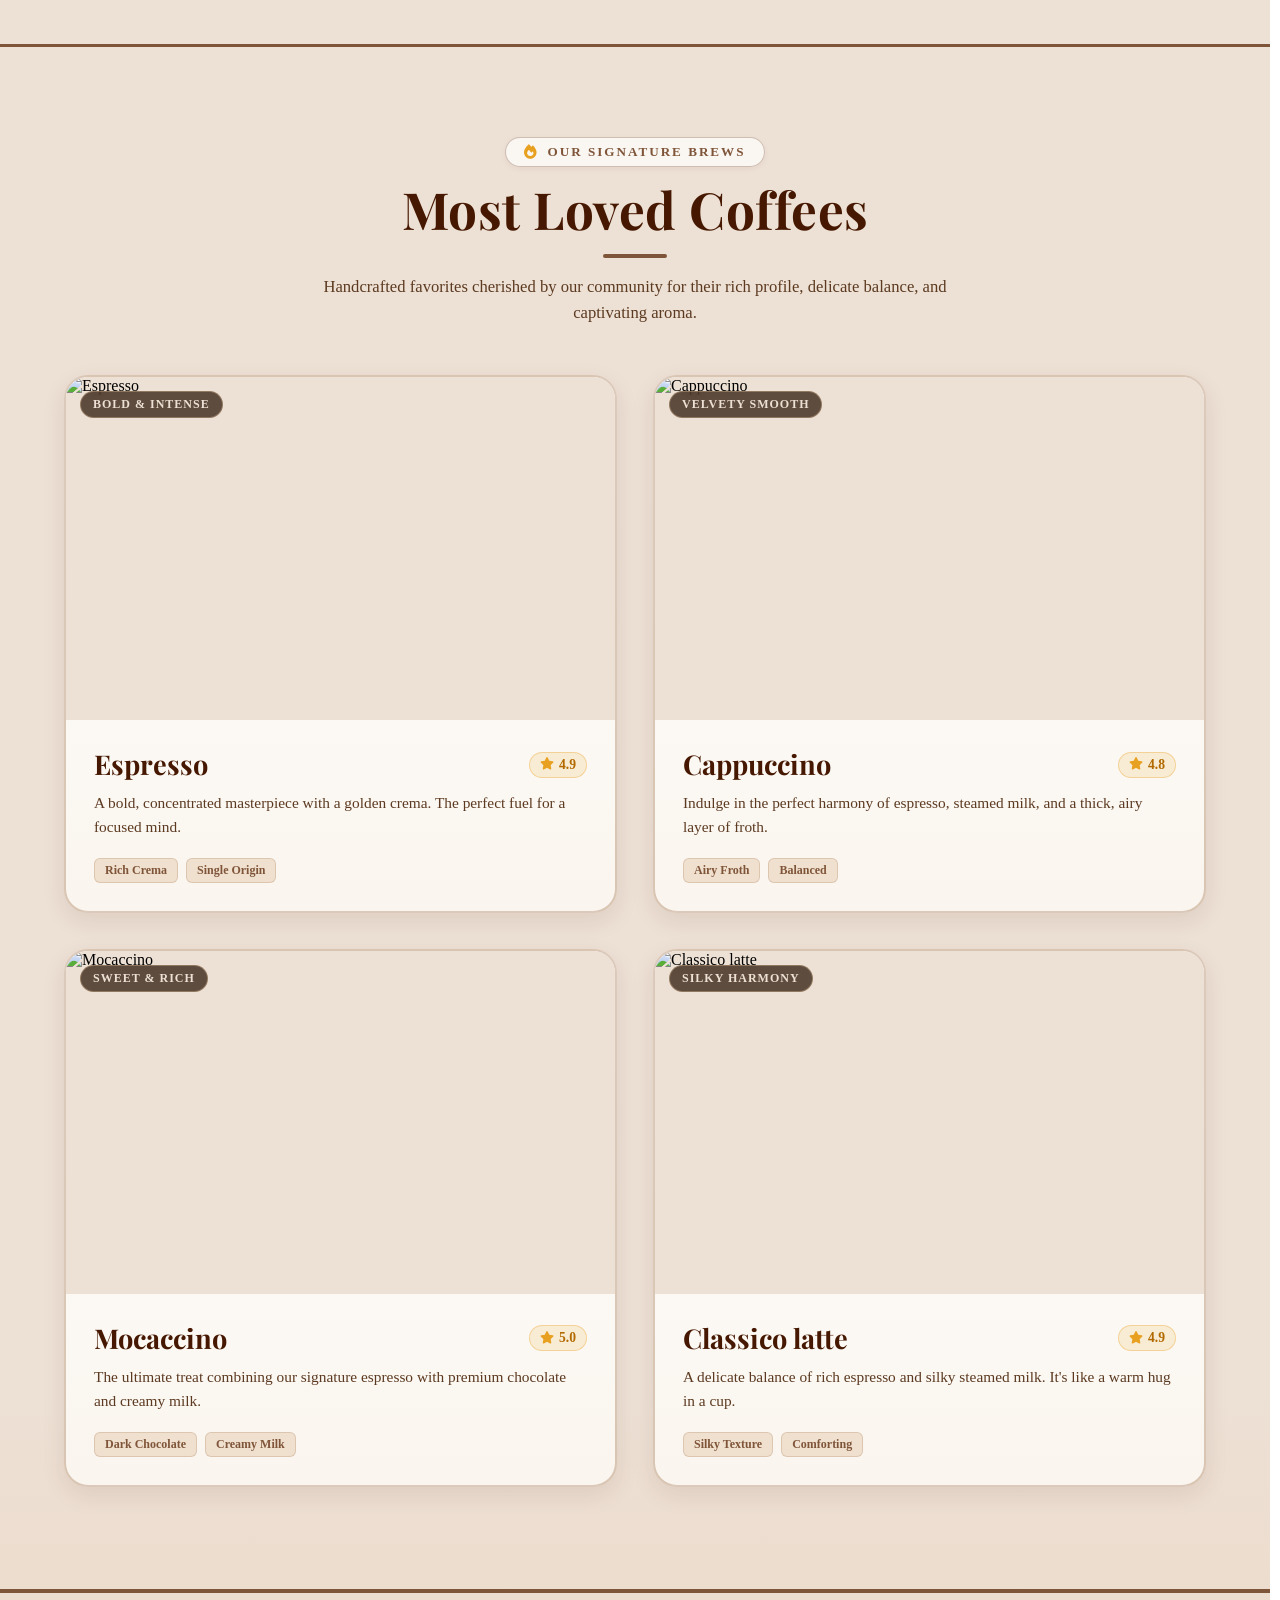
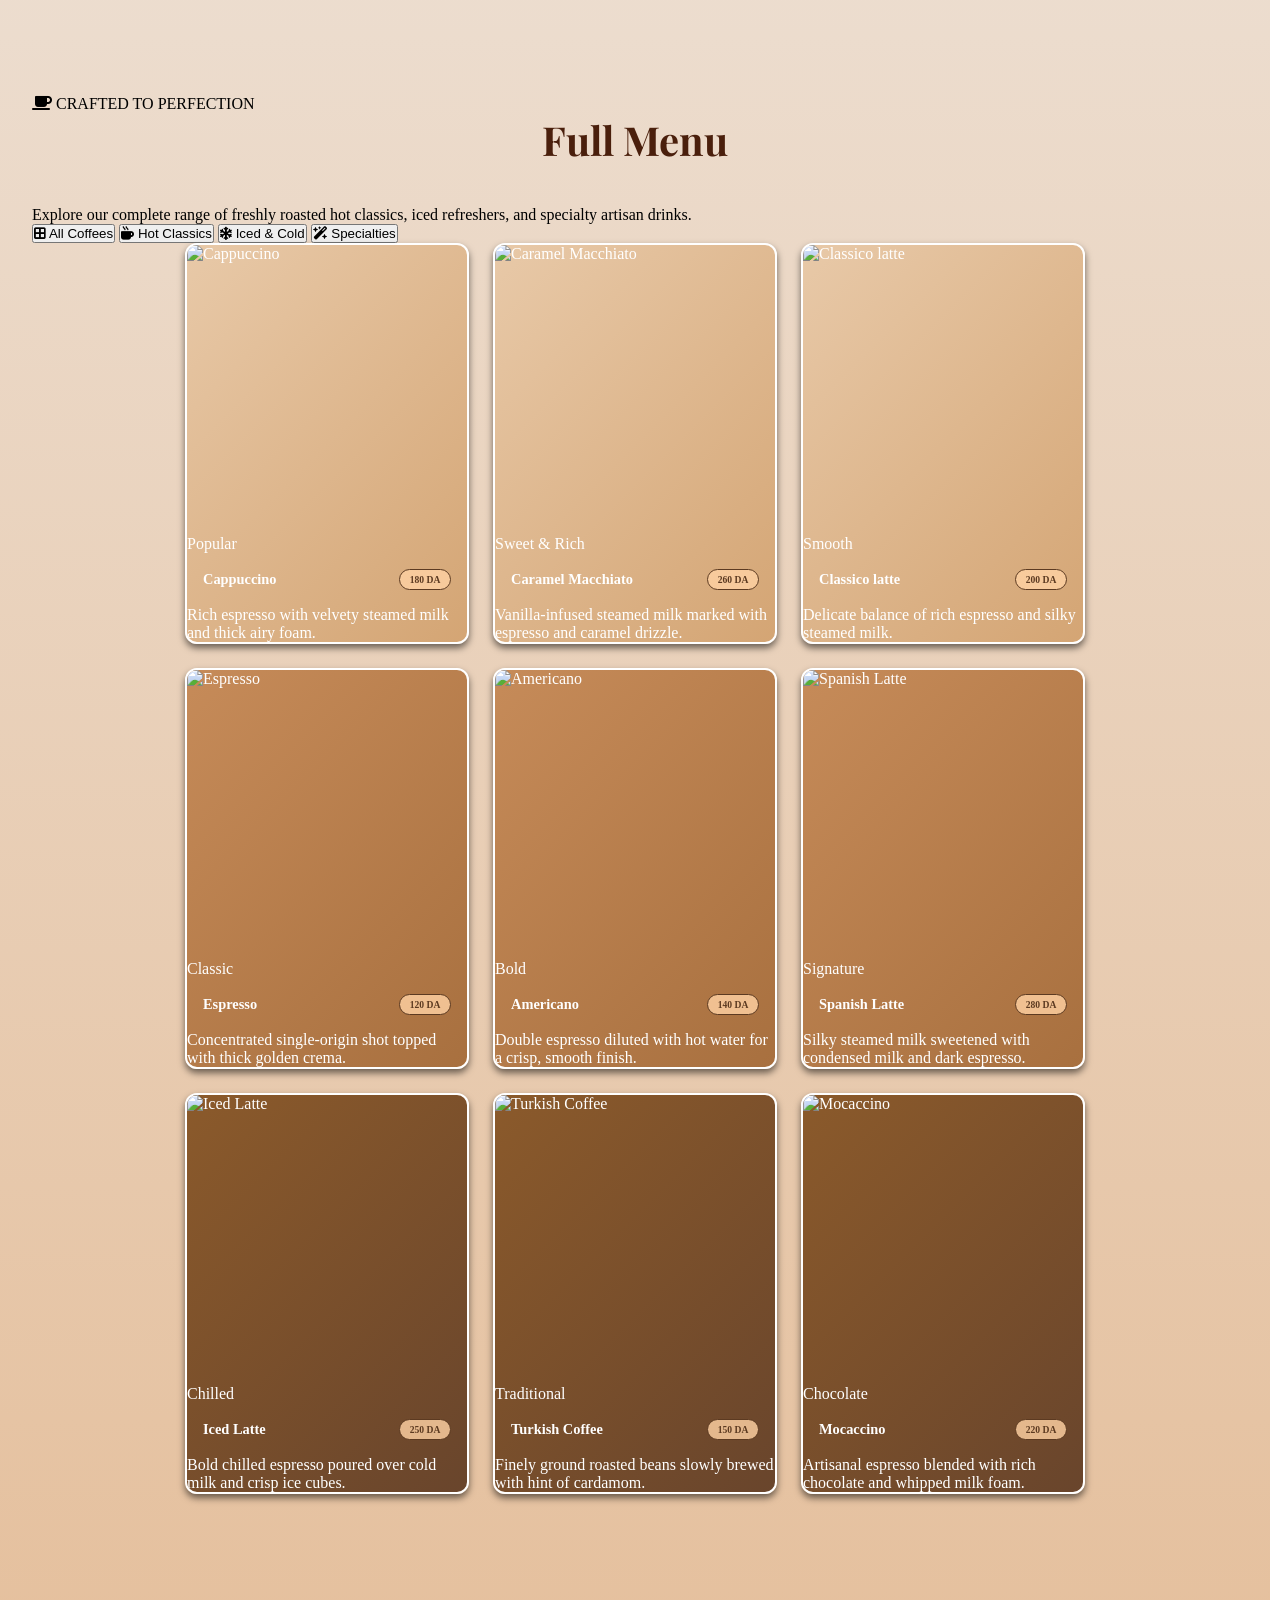
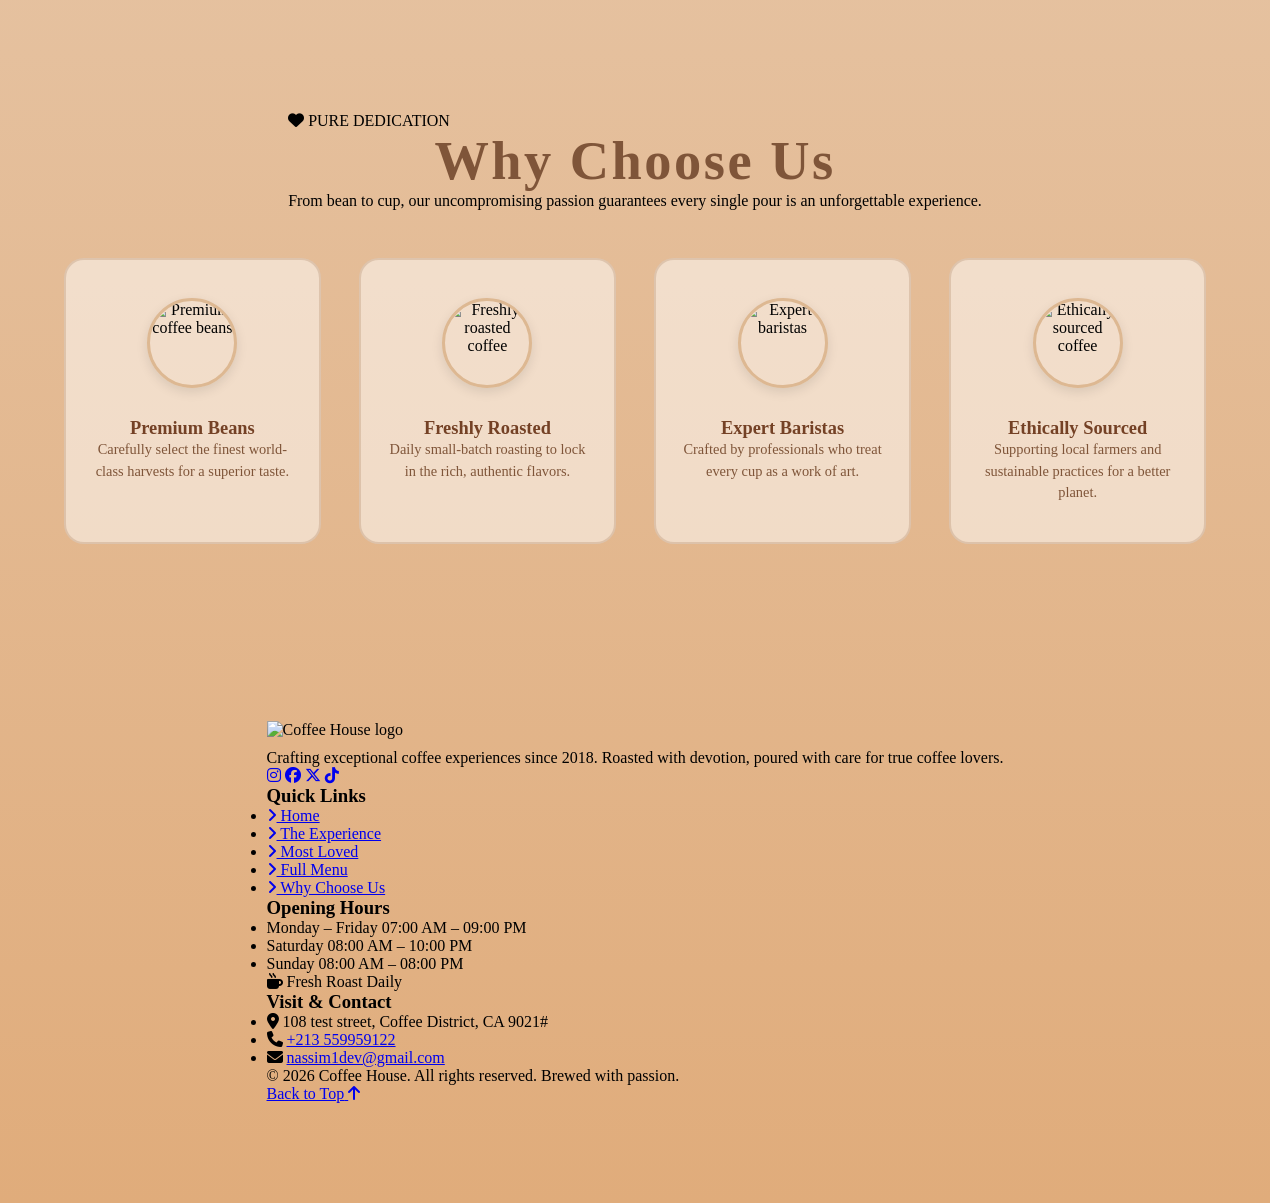
==== commit fb95a518: "Update print statement from 'Hello' to 'Goodbye'" ====
--- a/index.html
+++ b/index.html
@@ -9,7 +9,9 @@
     <link rel="stylesheet" href="https://cdnjs.cloudflare.com/ajax/libs/font-awesome/6.5.1/css/all.min.css">
     <link rel="preconnect" href="https://fonts.googleapis.com">
     <link rel="preconnect" href="https://fonts.gstatic.com" crossorigin>
-    <link href="https://fonts.googleapis.com/css2?family=Jua&family=Playfair+Display:wght@600;700&family=Chewy&display=swap" rel="stylesheet">
+    <link
+        href="https://fonts.googleapis.com/css2?family=Jua&family=Playfair+Display:wght@600;700;800&family=Chewy&display=swap"
+        rel="stylesheet">
 </head>
 
 <body>
@@ -18,12 +20,14 @@
     <nav id="navbar">
 
         <a href="#hero" id="nav-pic" aria-label="Coffee House home">
-            <img id="nav-logo" src="https://raw.githubusercontent.com/thego4tnas/Coffee-Project/e3e2f76967a775d99a274ada4e02f7a42e217588/logo%20best.png" alt="Coffee House logo">
+            <img id="nav-logo"
+                src="https://github.com/Nassim-Dev1/Coffee-Project/blob/main/imgs/coffee-logo.png?raw=true"
+                alt="Coffee House logo">
         </a>
 
         <ul class="nav-links" id="nav-menu">
             <li class="link"><a href="#hero">HOME</a></li>
-            <li class="link"><a href="#EXPRNCE">OFFERS</a></li>
+            <li class="link"><a href="#EXPRNCE">EXPERIENCE</a></li>
             <li class="link"><a href="#menu-section">MENU</a></li>
         </ul>
 
@@ -31,7 +35,8 @@
             <a href="#contact" id="cntct-btn">CONTACT</a>
         </div>
 
-        <button id="menu-toggle" type="button" aria-label="Open menu" aria-expanded="false" aria-controls="mobile-nav-drawer">
+        <button id="menu-toggle" type="button" aria-label="Open menu" aria-expanded="false"
+            aria-controls="mobile-nav-drawer">
             <span class="hamburger-line"></span>
             <span class="hamburger-line"></span>
             <span class="hamburger-line"></span>
@@ -41,19 +46,24 @@
 
     <!-- Mobile Navigation Drawer & Overlay -->
     <div id="mobile-nav-overlay" class="mobile-nav-overlay" aria-hidden="true"></div>
-    <aside id="mobile-nav-drawer" class="mobile-nav-drawer" aria-label="Mobile Navigation" aria-hidden="true">
+    <aside id="mobile-nav-drawer" class="mobile-nav-drawer" aria-label="Mobile Navigation" aria-hidden="true" inert>
         <div class="mobile-nav-header">
             <div class="mobile-nav-brand">
-                <img src="https://raw.githubusercontent.com/thego4tnas/Coffee-Project/e3e2f76967a775d99a274ada4e02f7a42e217588/logo%20best.png" alt="Coffee House logo" class="mobile-nav-logo">
+                <img src="https://github.com/Nassim-Dev1/Coffee-Project/blob/main/imgs/coffee-logo.png?raw=true"
+                    alt="Coffee House logo" class="mobile-nav-logo">
                 <span class="mobile-brand-title">Coffee House</span>
             </div>
-            <button id="mobile-nav-close" class="mobile-nav-close" type="button" aria-label="Close navigation menu">&times;</button>
+            <button id="mobile-nav-close" class="mobile-nav-close" type="button"
+                aria-label="Close navigation menu">&times;</button>
         </div>
         <ul class="mobile-nav-links">
             <li><a href="#hero" class="mobile-nav-link"><i class="fa-solid fa-house"></i> <span>HOME</span></a></li>
-            <li><a href="#EXPRNCE" class="mobile-nav-link"><i class="fa-solid fa-mug-hot"></i> <span>EXPERIENCE</span></a></li>
-            <li><a href="#menu-section" class="mobile-nav-link"><i class="fa-solid fa-utensils"></i> <span>MENU</span></a></li>
-            <li><a href="#contact" class="mobile-nav-link"><i class="fa-solid fa-phone"></i> <span>CONTACT</span></a></li>
+            <li><a href="#EXPRNCE" class="mobile-nav-link"><i class="fa-solid fa-mug-hot"></i>
+                    <span>EXPERIENCE</span></a></li>
+            <li><a href="#menu-section" class="mobile-nav-link"><i class="fa-solid fa-utensils"></i>
+                    <span>MENU</span></a></li>
+            <li><a href="#contact" class="mobile-nav-link"><i class="fa-solid fa-phone"></i> <span>CONTACT</span></a>
+            </li>
         </ul>
         <div class="mobile-nav-footer">
             <a href="#contact" class="mobile-drawer-btn">CONTACT US</a>
@@ -68,13 +78,59 @@
     <section id="hero">
 
         <div id="hero-text">
+            <span class="hero-badge"><i class="fa-solid fa-mug-hot"></i> SPECIALTY ROASTERY & CAFE</span>
             <h1 id="hero-titel">Experience the Art of <span class="hro">Premium Coffee</span></h1>
-            <p id="hero-dp">Sourced from the finest plantations, our beans are roasted to perfection to bring you a rich, aromatic experience that awakens your senses every morning.</p>
-            <button id="hero-btn" type="button">Rate us ★</button>
+            <p id="hero-dp">Sourced from the finest high-altitude plantations, our beans are roasted daily to perfection
+                to bring you a rich, aromatic ritual that awakens your senses every morning.</p>
+
+            <div class="hero-actions">
+                <a href="#menu-section" class="hero-btn-primary"><i class="fa-solid fa-mug-saucer"></i> Explore Menu</a>
+                <button id="hero-btn" type="button" class="hero-btn-secondary"><i class="fa-solid fa-star"></i> Rate Us
+                    ★</button>
+            </div>
+
+            <div class="hero-trust">
+                <div class="trust-item">
+                    <i class="fa-solid fa-seedling"></i>
+                    <span>100% Organic</span>
+                </div>
+                <div class="trust-divider"></div>
+                <div class="trust-item">
+                    <i class="fa-solid fa-fire"></i>
+                    <span>Daily Fresh Roast</span>
+                </div>
+                <div class="trust-divider"></div>
+                <div class="trust-item">
+                    <i class="fa-solid fa-award"></i>
+                    <span>Master Baristas</span>
+                </div>
+            </div>
         </div>
 
         <div id="hero-p">
-            <img id="hero-pic" src="https://raw.githubusercontent.com/thego4tnas/Coffee-Project/374e0f3591dab5c233d3c32d264e23db7dc7e059/imgs/hero1.jpg" alt="Premium coffee cup">
+            <div class="hero-img-container">
+                <img id="hero-pic"
+                    src="https://raw.githubusercontent.com/thego4tnas/Coffee-Project/374e0f3591dab5c233d3c32d264e23db7dc7e059/imgs/hero1.jpg"
+                    alt="Premium coffee cup">
+
+                <!-- Floating Glassmorphism Badge 1: Customer Rating -->
+                <div class="hero-float-badge badge-top">
+                    <i class="fa-solid fa-star"></i>
+                    <div>
+                        <strong>4.9 / 5</strong>
+                        <span>Customer Love</span>
+                    </div>
+                </div>
+
+                <!-- Floating Glassmorphism Badge 2: Organic Quality -->
+                <div class="hero-float-badge badge-bottom">
+                    <i class="fa-solid fa-certificate"></i>
+                    <div>
+                        <strong>Pure Quality</strong>
+                        <span>Single Origin</span>
+                    </div>
+                </div>
+            </div>
         </div>
 
     </section>
@@ -87,7 +143,9 @@
                 <span class="exp-badge"><i class="fa-solid fa-mug-hot"></i> OUR RITUAL & PASSION</span>
                 <h2 id="exp-titel">The Experience</h2>
                 <div class="exp-divider"></div>
-                <p id="exp-dp">We believe that coffee is more than just a morning routine; it is a ritual of peace and mindfulness. Crafted with passion using 100% organic beans from high-altitude farms, roasted in small batches to preserve every delicate note.</p>
+                <p id="exp-dp">We believe that coffee is more than just a morning routine; it is a ritual of peace and
+                    mindfulness. Crafted with passion using 100% organic beans from high-altitude farms, roasted in
+                    small batches to preserve every delicate note.</p>
             </div>
 
             <div class="exp-pillars">
@@ -96,7 +154,8 @@
                         <i class="fa-solid fa-seedling"></i>
                     </div>
                     <h3>100% Organic Origins</h3>
-                    <p>Sustainably harvested from high-altitude volcanic farms to deliver unmatched purity and rich aromatic depth.</p>
+                    <p>Sustainably harvested from high-altitude volcanic farms to deliver unmatched purity and rich
+                        aromatic depth.</p>
                 </div>
 
                 <div class="exp-pillar-card">
@@ -104,7 +163,8 @@
                         <i class="fa-solid fa-fire-flame-curved"></i>
                     </div>
                     <h3>Artisanal Roasting</h3>
-                    <p>Slowly roasted in daily micro-batches to unlock nuanced tasting notes and seal in optimal freshness.</p>
+                    <p>Slowly roasted in daily micro-batches to unlock nuanced tasting notes and seal in optimal
+                        freshness.</p>
                 </div>
 
                 <div class="exp-pillar-card">
@@ -112,7 +172,8 @@
                         <i class="fa-solid fa-heart"></i>
                     </div>
                     <h3>Mindful Ritual</h3>
-                    <p>Every pour is crafted with intention to bring you a serene, uplifting pause in the middle of a busy day.</p>
+                    <p>Every pour is crafted with intention to bring you a serene, uplifting pause in the middle of a
+                        busy day.</p>
                 </div>
             </div>
         </div>
@@ -128,13 +189,15 @@
             <span class="coffees-badge"><i class="fa-solid fa-fire"></i> OUR SIGNATURE BREWS</span>
             <h2>Most Loved Coffees</h2>
             <div class="coffees-divider"></div>
-            <p class="coffees-subtitle">Handcrafted favorites cherished by our community for their rich profile, delicate balance, and captivating aroma.</p>
+            <p class="coffees-subtitle">Handcrafted favorites cherished by our community for their rich profile,
+                delicate balance, and captivating aroma.</p>
         </div>
 
         <div class="coffees-grid">
             <div class="Coffees-items">
                 <div class="coffee-img-wrap">
-                    <img src="https://github.com/thego4tnas/Coffee-Project/blob/main/imgs/espresso%20(2).webp?raw=true" alt="Espresso">
+                    <img src="https://github.com/thego4tnas/Coffee-Project/blob/main/imgs/espresso%20(2).webp?raw=true"
+                        alt="Espresso">
                     <span class="coffee-tag">Bold & Intense</span>
                 </div>
                 <div class="coffee-content">
@@ -142,7 +205,8 @@
                         <h3 class="namehead">Espresso</h3>
                         <span class="coffee-rating"><i class="fa-solid fa-star"></i> 4.9</span>
                     </div>
-                    <p class="dp">A bold, concentrated masterpiece with a golden crema. The perfect fuel for a focused mind.</p>
+                    <p class="dp">A bold, concentrated masterpiece with a golden crema. The perfect fuel for a focused
+                        mind.</p>
                     <div class="coffee-notes">
                         <span>Rich Crema</span>
                         <span>Single Origin</span>
@@ -152,7 +216,8 @@
 
             <div class="Coffees-items">
                 <div class="coffee-img-wrap">
-                    <img src="https://github.com/thego4tnas/Coffee-Project/blob/main/imgs/Cappuccino.webp?raw=true" alt="Cappuccino">
+                    <img src="https://github.com/thego4tnas/Coffee-Project/blob/main/imgs/Cappuccino.webp?raw=true"
+                        alt="Cappuccino">
                     <span class="coffee-tag">Velvety Smooth</span>
                 </div>
                 <div class="coffee-content">
@@ -160,7 +225,8 @@
                         <h3 class="namehead">Cappuccino</h3>
                         <span class="coffee-rating"><i class="fa-solid fa-star"></i> 4.8</span>
                     </div>
-                    <p class="dp">Indulge in the perfect harmony of espresso, steamed milk, and a thick, airy layer of froth.</p>
+                    <p class="dp">Indulge in the perfect harmony of espresso, steamed milk, and a thick, airy layer of
+                        froth.</p>
                     <div class="coffee-notes">
                         <span>Airy Froth</span>
                         <span>Balanced</span>
@@ -170,7 +236,8 @@
 
             <div class="Coffees-items">
                 <div class="coffee-img-wrap">
-                    <img src="https://github.com/thego4tnas/Coffee-Project/blob/main/imgs/Mocaccino%20(2).webp?raw=true" alt="Mocaccino">
+                    <img src="https://github.com/thego4tnas/Coffee-Project/blob/main/imgs/Mocaccino%20(2).webp?raw=true"
+                        alt="Mocaccino">
                     <span class="coffee-tag">Sweet & Rich</span>
                 </div>
                 <div class="coffee-content">
@@ -178,7 +245,8 @@
                         <h3 class="namehead">Mocaccino</h3>
                         <span class="coffee-rating"><i class="fa-solid fa-star"></i> 5.0</span>
                     </div>
-                    <p class="dp">The ultimate treat combining our signature espresso with premium chocolate and creamy milk.</p>
+                    <p class="dp">The ultimate treat combining our signature espresso with premium chocolate and creamy
+                        milk.</p>
                     <div class="coffee-notes">
                         <span>Dark Chocolate</span>
                         <span>Creamy Milk</span>
@@ -188,7 +256,8 @@
 
             <div class="Coffees-items">
                 <div class="coffee-img-wrap">
-                    <img src="https://github.com/thego4tnas/Coffee-Project/blob/main/imgs/Classico%20latte.webp?raw=true" alt="Classico latte">
+                    <img src="https://github.com/thego4tnas/Coffee-Project/blob/main/imgs/Classico%20latte.webp?raw=true"
+                        alt="Classico latte">
                     <span class="coffee-tag">Silky Harmony</span>
                 </div>
                 <div class="coffee-content">
@@ -196,7 +265,8 @@
                         <h3 class="namehead">Classico latte</h3>
                         <span class="coffee-rating"><i class="fa-solid fa-star"></i> 4.9</span>
                     </div>
-                    <p class="dp">A delicate balance of rich espresso and silky steamed milk. It's like a warm hug in a cup.</p>
+                    <p class="dp">A delicate balance of rich espresso and silky steamed milk. It's like a warm hug in a
+                        cup.</p>
                     <div class="coffee-notes">
                         <span>Silky Texture</span>
                         <span>Comforting</span>
@@ -212,79 +282,160 @@
     <!-- ===================== FULL MENU ===================== -->
     <section class="menu-section" id="menu-section">
 
-        <h2 class="menu-title">Full Menu</h2>
+        <div class="menu-header">
+            <span class="menu-badge"><i class="fa-solid fa-mug-saucer"></i> CRAFTED TO PERFECTION</span>
+            <h2 class="menu-title">Full Menu</h2>
+            <div class="menu-divider"></div>
+            <p class="menu-subtitle">Explore our complete range of freshly roasted hot classics, iced refreshers, and
+                specialty artisan drinks.</p>
+        </div>
+
+        <!-- Interactive Category Filter Tabs -->
+        <div class="menu-tabs" role="tablist" aria-label="Menu categories">
+            <button class="menu-tab active" type="button" data-filter="all" role="tab" aria-selected="true"><i
+                    class="fa-solid fa-border-all"></i> All Coffees</button>
+            <button class="menu-tab" type="button" data-filter="hot" role="tab" aria-selected="false"><i
+                    class="fa-solid fa-mug-hot"></i> Hot Classics</button>
+            <button class="menu-tab" type="button" data-filter="iced" role="tab" aria-selected="false"><i
+                    class="fa-solid fa-snowflake"></i> Iced & Cold</button>
+            <button class="menu-tab" type="button" data-filter="specialty" role="tab" aria-selected="false"><i
+                    class="fa-solid fa-wand-magic-sparkles"></i> Specialties</button>
+        </div>
 
         <div class="menu-grid">
 
-            <div class="menu-card1">
-                <img src="https://github.com/thego4tnas/Coffee-Project/blob/main/imgs/Cappuccino.webp?raw=true" alt="Cappuccino" class="menu-img">
-                <div class="menu-info">
-                    <span class="menu-name">Cappuccino</span>
-                    <span class="menu-price">180 DA</span>
-                </div>
-            </div>
-
-            <div class="menu-card1">
-                <img src="https://github.com/thego4tnas/Coffee-Project/blob/main/imgs/menu/Caramel%20Macchiato.webp?raw=true" alt="Caramel Macchiato" class="menu-img">
-                <div class="menu-info">
-                    <span class="menu-name">Caramel Macchiato</span>
-                    <span class="menu-price">260 DA</span>
-                </div>
-            </div>
-
-            <div class="menu-card1">
-                <img src="https://github.com/thego4tnas/Coffee-Project/blob/main/imgs/Classico%20latte.webp?raw=true" alt="Classico latte" class="menu-img">
-                <div class="menu-info">
-                    <span class="menu-name">Classico latte</span>
-                    <span class="menu-price">200 DA</span>
-                </div>
-            </div>
-
-            <div class="menu-card2">
-                <img src="https://github.com/thego4tnas/Coffee-Project/blob/main/imgs/espresso%20(2).webp?raw=true" alt="Espresso" class="menu-img">
-                <div class="menu-info">
-                    <span class="menu-name">Espresso</span>
-                    <span class="menu-price">120 DA</span>
-                </div>
-            </div>
-
-            <div class="menu-card2">
-                <img src="https://github.com/thego4tnas/Coffee-Project/blob/main/imgs/menu/Americano.webp?raw=true" alt="Americano" class="menu-img">
-                <div class="menu-info">
-                    <span class="menu-name">Americano</span>
-                    <span class="menu-price">140 DA</span>
-                </div>
-            </div>
-
-            <div class="menu-card2">
-                <img src="https://github.com/thego4tnas/Coffee-Project/blob/main/imgs/menu/Spanish%20Latte.webp?raw=true" alt="Spanish Latte" class="menu-img">
-                <div class="menu-info">
-                    <span class="menu-name">Spanish Latte</span>
-                    <span class="menu-price">280 DA</span>
-                </div>
-            </div>
-
-            <div class="menu-card3">
-                <img src="https://github.com/thego4tnas/Coffee-Project/blob/main/imgs/menu/Iced%20Latte.webp?raw=true" alt="Iced Latte" class="menu-img">
-                <div class="menu-info">
-                    <span class="menu-name">Iced Latte</span>
-                    <span class="menu-price">250 DA</span>
-                </div>
-            </div>
-
-            <div class="menu-card3">
-                <img src="https://github.com/thego4tnas/Coffee-Project/blob/main/imgs/menu/Turkish%20Coffee.webp?raw=true" alt="Turkish Coffee" class="menu-img">
-                <div class="menu-info">
-                    <span class="menu-name">Turkish Coffee</span>
-                    <span class="menu-price">150 DA</span>
-                </div>
-            </div>
-
-            <div class="menu-card3">
-                <img src="https://github.com/thego4tnas/Coffee-Project/blob/main/imgs/Mocaccino%20(2).webp?raw=true" alt="Mocaccino" class="menu-img">
-                <div class="menu-info">
-                    <span class="menu-name">Mocaccino</span>
-                    <span class="menu-price">220 DA</span>
+            <div class="menu-card menu-card1" data-category="hot">
+                <div class="menu-img-wrap">
+                    <img src="https://github.com/thego4tnas/Coffee-Project/blob/main/imgs/Cappuccino.webp?raw=true"
+                        alt="Cappuccino" class="menu-img">
+                    <span class="menu-badge-tag">Popular</span>
+                </div>
+                <div class="menu-content">
+                    <div class="menu-info">
+                        <span class="menu-name">Cappuccino</span>
+                        <span class="menu-price">180 DA</span>
+                    </div>
+                    <p class="menu-desc">Rich espresso with velvety steamed milk and thick airy foam.</p>
+                </div>
+            </div>
+
+            <div class="menu-card menu-card1" data-category="specialty">
+                <div class="menu-img-wrap">
+                    <img src="https://github.com/thego4tnas/Coffee-Project/blob/main/imgs/menu/Caramel%20Macchiato.webp?raw=true"
+                        alt="Caramel Macchiato" class="menu-img">
+                    <span class="menu-badge-tag">Sweet & Rich</span>
+                </div>
+                <div class="menu-content">
+                    <div class="menu-info">
+                        <span class="menu-name">Caramel Macchiato</span>
+                        <span class="menu-price">260 DA</span>
+                    </div>
+                    <p class="menu-desc">Vanilla-infused steamed milk marked with espresso and caramel drizzle.</p>
+                </div>
+            </div>
+
+            <div class="menu-card menu-card1" data-category="hot">
+                <div class="menu-img-wrap">
+                    <img src="https://github.com/thego4tnas/Coffee-Project/blob/main/imgs/Classico%20latte.webp?raw=true"
+                        alt="Classico latte" class="menu-img">
+                    <span class="menu-badge-tag">Smooth</span>
+                </div>
+                <div class="menu-content">
+                    <div class="menu-info">
+                        <span class="menu-name">Classico latte</span>
+                        <span class="menu-price">200 DA</span>
+                    </div>
+                    <p class="menu-desc">Delicate balance of rich espresso and silky steamed milk.</p>
+                </div>
+            </div>
+
+            <div class="menu-card menu-card2" data-category="hot">
+                <div class="menu-img-wrap">
+                    <img src="https://github.com/thego4tnas/Coffee-Project/blob/main/imgs/espresso%20(2).webp?raw=true"
+                        alt="Espresso" class="menu-img">
+                    <span class="menu-badge-tag">Classic</span>
+                </div>
+                <div class="menu-content">
+                    <div class="menu-info">
+                        <span class="menu-name">Espresso</span>
+                        <span class="menu-price">120 DA</span>
+                    </div>
+                    <p class="menu-desc">Concentrated single-origin shot topped with thick golden crema.</p>
+                </div>
+            </div>
+
+            <div class="menu-card menu-card2" data-category="hot">
+                <div class="menu-img-wrap">
+                    <img src="https://github.com/thego4tnas/Coffee-Project/blob/main/imgs/menu/Americano.webp?raw=true"
+                        alt="Americano" class="menu-img">
+                    <span class="menu-badge-tag">Bold</span>
+                </div>
+                <div class="menu-content">
+                    <div class="menu-info">
+                        <span class="menu-name">Americano</span>
+                        <span class="menu-price">140 DA</span>
+                    </div>
+                    <p class="menu-desc">Double espresso diluted with hot water for a crisp, smooth finish.</p>
+                </div>
+            </div>
+
+            <div class="menu-card menu-card2" data-category="specialty">
+                <div class="menu-img-wrap">
+                    <img src="https://github.com/thego4tnas/Coffee-Project/blob/main/imgs/menu/Spanish%20Latte.webp?raw=true"
+                        alt="Spanish Latte" class="menu-img">
+                    <span class="menu-badge-tag">Signature</span>
+                </div>
+                <div class="menu-content">
+                    <div class="menu-info">
+                        <span class="menu-name">Spanish Latte</span>
+                        <span class="menu-price">280 DA</span>
+                    </div>
+                    <p class="menu-desc">Silky steamed milk sweetened with condensed milk and dark espresso.</p>
+                </div>
+            </div>
+
+            <div class="menu-card menu-card3" data-category="iced">
+                <div class="menu-img-wrap">
+                    <img src="https://github.com/thego4tnas/Coffee-Project/blob/main/imgs/menu/Iced%20Latte.webp?raw=true"
+                        alt="Iced Latte" class="menu-img">
+                    <span class="menu-badge-tag">Chilled</span>
+                </div>
+                <div class="menu-content">
+                    <div class="menu-info">
+                        <span class="menu-name">Iced Latte</span>
+                        <span class="menu-price">250 DA</span>
+                    </div>
+                    <p class="menu-desc">Bold chilled espresso poured over cold milk and crisp ice cubes.</p>
+                </div>
+            </div>
+
+            <div class="menu-card menu-card3" data-category="hot">
+                <div class="menu-img-wrap">
+                    <img src="https://github.com/thego4tnas/Coffee-Project/blob/main/imgs/menu/Turkish%20Coffee.webp?raw=true"
+                        alt="Turkish Coffee" class="menu-img">
+                    <span class="menu-badge-tag">Traditional</span>
+                </div>
+                <div class="menu-content">
+                    <div class="menu-info">
+                        <span class="menu-name">Turkish Coffee</span>
+                        <span class="menu-price">150 DA</span>
+                    </div>
+                    <p class="menu-desc">Finely ground roasted beans slowly brewed with hint of cardamom.</p>
+                </div>
+            </div>
+
+            <div class="menu-card menu-card3" data-category="specialty">
+                <div class="menu-img-wrap">
+                    <img src="https://github.com/thego4tnas/Coffee-Project/blob/main/imgs/Mocaccino%20(2).webp?raw=true"
+                        alt="Mocaccino" class="menu-img">
+                    <span class="menu-badge-tag">Chocolate</span>
+                </div>
+                <div class="menu-content">
+                    <div class="menu-info">
+                        <span class="menu-name">Mocaccino</span>
+                        <span class="menu-price">220 DA</span>
+                    </div>
+                    <p class="menu-desc">Artisanal espresso blended with rich chocolate and whipped milk foam.</p>
                 </div>
             </div>
 
@@ -293,14 +444,22 @@
     </section>
 
     <!-- ===================== WHY CHOOSE US ===================== -->
-    <section class="choos-us">
-
-        <h2>WHY CHOOSE US</h2>
+    <section class="choos-us" id="choos-us">
+
+        <div class="choos-header">
+            <span class="choos-badge"><i class="fa-solid fa-heart"></i> PURE DEDICATION</span>
+            <h2 class="choos-title">Why Choose Us</h2>
+            <div class="choos-divider"></div>
+            <p class="choos-subtitle">From bean to cup, our uncompromising passion guarantees every single pour is an
+                unforgettable experience.</p>
+        </div>
 
         <div class="choos-items">
 
             <div class="items">
-                <img class="choos-img" src="https://github.com/thego4tnas/Coffee-Project/blob/main/imgs/beans.webp?raw=true" alt="Premium coffee beans">
+                <img class="choos-img"
+                    src="https://github.com/thego4tnas/Coffee-Project/blob/main/imgs/beans.webp?raw=true"
+                    alt="Premium coffee beans">
                 <div>
                     <h3>Premium Beans</h3>
                     <p class="h3-dp">Carefully select the finest world-class harvests for a superior taste.</p>
@@ -308,7 +467,9 @@
             </div>
 
             <div class="items">
-                <img class="choos-img" src="https://github.com/thego4tnas/Coffee-Project/blob/main/imgs/Freshly%20Roasted.webp?raw=true" alt="Freshly roasted coffee">
+                <img class="choos-img"
+                    src="https://github.com/thego4tnas/Coffee-Project/blob/main/imgs/Freshly%20Roasted.webp?raw=true"
+                    alt="Freshly roasted coffee">
                 <div>
                     <h3>Freshly Roasted</h3>
                     <p class="h3-dp">Daily small-batch roasting to lock in the rich, authentic flavors.</p>
@@ -316,7 +477,9 @@
             </div>
 
             <div class="items">
-                <img class="choos-img" src="https://github.com/thego4tnas/Coffee-Project/blob/main/imgs/Expert%20Baristas.webp?raw=true" alt="Expert baristas">
+                <img class="choos-img"
+                    src="https://github.com/thego4tnas/Coffee-Project/blob/main/imgs/Expert%20Baristas.webp?raw=true"
+                    alt="Expert baristas">
                 <div>
                     <h3>Expert Baristas</h3>
                     <p class="h3-dp">Crafted by professionals who treat every cup as a work of art.</p>
@@ -324,7 +487,9 @@
             </div>
 
             <div class="item4">
-                <img class="choos-img" src="https://github.com/thego4tnas/Coffee-Project/blob/main/imgs/Ethically%20Sourced.webp?raw=true" alt="Ethically sourced coffee">
+                <img class="choos-img"
+                    src="https://github.com/thego4tnas/Coffee-Project/blob/main/imgs/Ethically%20Sourced.webp?raw=true"
+                    alt="Ethically sourced coffee">
                 <div>
                     <h3>Ethically Sourced</h3>
                     <p class="h3-dp">Supporting local farmers and sustainable practices for a better planet.</p>
@@ -337,24 +502,90 @@
 
     <!-- ===================== FOOTER ===================== -->
     <footer id="contact">
-
-        <div class="footer-left">
-            <span>Contact US</span>
-            <a href="#" aria-label="Instagram"><i class="fa-brands fa-instagram"></i></a>
-            <a href="#" aria-label="Facebook"><i class="fa-brands fa-facebook"></i></a>
-        </div>
-
-        <div class="footer-center">
-            <p>&copy; 2026 Coffee House. All rights reserved.</p>
-        </div>
-
-        <div class="footer-right">
-            <img src="https://raw.githubusercontent.com/thego4tnas/Coffee-Project/e3e2f76967a775d99a274ada4e02f7a42e217588/logo%20best.png" alt="Coffee House logo">
-        </div>
-
+        <div class="footer-container">
+            <div class="footer-grid">
+
+                <!-- Col 1: Brand & Tagline -->
+                <div class="footer-col footer-brand">
+                    <img src="https://github.com/Nassim-Dev1/Coffee-Project/blob/main/imgs/coffee-logo-white.png?raw=true"
+                        alt="Coffee House logo" class="footer-logo">
+                    <p class="footer-tagline">Crafting exceptional coffee experiences since 2018. Roasted with devotion,
+                        poured with care for true coffee lovers.</p>
+                    <div class="footer-socials">
+                        <a href="https://www.instagram.com/nassim1dev?cplk=MWZwdzhiMngwb3ljag=="
+                            aria-label="Instagram"><i class="fa-brands fa-instagram"></i></a>
+                        <a href="#" aria-label="Facebook"><i class="fa-brands fa-facebook"></i></a>
+                        <a href="#" aria-label="Twitter / X"><i class="fa-brands fa-x-twitter"></i></a>
+                        <a href="https://www.tiktok.com/@nassim.dev?_r=1&_t=ZS-9AcGsWqiHDt" aria-label="TikTok"><i
+                                class="fa-brands fa-tiktok"></i></a>
+                    </div>
+                </div>
+
+                <!-- Col 2: Quick Links -->
+                <div class="footer-col">
+                    <h3 class="footer-col-title">Quick Links</h3>
+                    <ul class="footer-links">
+                        <li><a href="#navbar"><i class="fa-solid fa-angle-right"></i> Home</a></li>
+                        <li><a href="#EXPRNCE"><i class="fa-solid fa-angle-right"></i> The Experience</a></li>
+                        <li><a href="#Coffees"><i class="fa-solid fa-angle-right"></i> Most Loved</a></li>
+                        <li><a href="#menu-section"><i class="fa-solid fa-angle-right"></i> Full Menu</a></li>
+                        <li><a href="#choos-us"><i class="fa-solid fa-angle-right"></i> Why Choose Us</a></li>
+                    </ul>
+                </div>
+
+                <!-- Col 3: Opening Hours -->
+                <div class="footer-col">
+                    <h3 class="footer-col-title">Opening Hours</h3>
+                    <ul class="footer-hours">
+                        <li>
+                            <span class="day">Monday – Friday</span>
+                            <span class="time">07:00 AM – 09:00 PM</span>
+                        </li>
+                        <li>
+                            <span class="day">Saturday</span>
+                            <span class="time">08:00 AM – 10:00 PM</span>
+                        </li>
+                        <li>
+                            <span class="day">Sunday</span>
+                            <span class="time">08:00 AM – 08:00 PM</span>
+                        </li>
+                    </ul>
+                    <div class="footer-badge">
+                        <i class="fa-solid fa-mug-hot"></i> Fresh Roast Daily
+                    </div>
+                </div>
+
+                <!-- Col 4: Visit & Contact -->
+                <div class="footer-col">
+                    <h3 class="footer-col-title">Visit & Contact</h3>
+                    <ul class="footer-contact-list">
+                        <li>
+                            <i class="fa-solid fa-location-dot"></i>
+                            <span>108 test street, Coffee District, CA 9021#</span>
+                        </li>
+                        <li>
+                            <i class="fa-solid fa-phone"></i>
+                            <a href="tel:+15552345678">+213 559959122</a>
+                        </li>
+                        <li>
+                            <i class="fa-solid fa-envelope"></i>
+                            <a href="mailto:hello@coffeehouse.com">nassim1dev@gmail.com</a>
+                        </li>
+                    </ul>
+                </div>
+
+            </div>
+
+            <!-- Footer Bottom Bar -->
+            <div class="footer-bottom">
+                <p>&copy; 2026 Coffee House. All rights reserved. Brewed with passion.</p>
+                <a href="#navbar" class="footer-back-to-top" aria-label="Back to top">
+                    <span>Back to Top</span>
+                    <i class="fa-solid fa-arrow-up"></i>
+                </a>
+            </div>
+        </div>
     </footer>
-
-    <hr class="hr3">
 
 
     <!-- ===================== RATING MODAL ===================== -->
@@ -365,16 +596,22 @@
             <p class="modal-subtitle">How was your coffee?</p>
 
             <div class="stars-container" role="radiogroup" aria-label="Star rating">
-                <button class="star" type="button" role="radio" aria-checked="false" data-rating="1" aria-label="1 star">&#9733;</button>
-                <button class="star" type="button" role="radio" aria-checked="false" data-rating="2" aria-label="2 stars">&#9733;</button>
-                <button class="star" type="button" role="radio" aria-checked="false" data-rating="3" aria-label="3 stars">&#9733;</button>
-                <button class="star" type="button" role="radio" aria-checked="false" data-rating="4" aria-label="4 stars">&#9733;</button>
-                <button class="star" type="button" role="radio" aria-checked="false" data-rating="5" aria-label="5 stars">&#9733;</button>
+                <button class="star" type="button" role="radio" aria-checked="false" data-rating="1"
+                    aria-label="1 star">&#9733;</button>
+                <button class="star" type="button" role="radio" aria-checked="false" data-rating="2"
+                    aria-label="2 stars">&#9733;</button>
+                <button class="star" type="button" role="radio" aria-checked="false" data-rating="3"
+                    aria-label="3 stars">&#9733;</button>
+                <button class="star" type="button" role="radio" aria-checked="false" data-rating="4"
+                    aria-label="4 stars">&#9733;</button>
+                <button class="star" type="button" role="radio" aria-checked="false" data-rating="5"
+                    aria-label="5 stars">&#9733;</button>
             </div>
 
             <p id="rating-text" class="rating-text">Tap a star to rate</p>
 
-            <textarea id="rating-feedback" placeholder="Tell us more about your experience (optional)" rows="3"></textarea>
+            <textarea id="rating-feedback" placeholder="Tell us more about your experience (optional)"
+                rows="3"></textarea>
 
             <button id="submit-rating" type="button" disabled>Submit Rating</button>
 
--- a/style.css
+++ b/style.css
@@ -1,133 +1,63 @@
- * {
-  padding: 0;
-}
-
- 
- 
- 
- body {
-    background: linear-gradient(180deg, #EDE0D4, #EDE0D4, #e0ac7b);
-    overflow-x: hidden;
+/* ============================================
+   COFFEE HOUSE — STYLE.CSS
+   ============================================ */
+
+/* ---------- Reset ---------- */
+* {
     margin: 0;
     padding: 0;
-
-}
-
-
-
-.Coffees-items {
-    background-color: #ffffff;
-    display: block;
-    flex-direction: column;
-    align-items: center;
-    border-style: solid;
-    border-color: #B08968;
-    border-width: 4.5px;
-    border-radius: 30px;
-    width: 100%;
-    overflow: hidden;
-    padding-bottom: clamp(20px, 5vw, 65px); 
-    gap: 0px; 
-    box-shadow: 0 4px 8px rgba(0, 0, 0, 0.423);
-    grid-template-columns: repeat(4, 1fr);
-    overflow: hidden;
-
-}
-
-.Coffees-items img {
-    width: 100%;
-    aspect-ratio: 4 / 3;
-    object-fit: cover;
-    border-radius: 20px 20px 0 0; 
-}
-
-.namehead {
-    color: #9C6644;
-    font-size: 31px;
-    text-align: center;
-    margin: 0; 
-    font-weight: bold;
-    margin-top: -8px;
-}
-
-.dp {
-    color: #808968;
-    font-size: 20.55px;
-    text-align: center;
-    margin: 0; 
-    padding-inline: 20px; 
-    line-height: 1.4;
-    
-    
+    box-sizing: border-box;
+}
+
+/* ---------- Base ---------- */
+html {
+    overflow-x: clip;
+}
+
+body {
+    background: linear-gradient(180deg, #EDE0D4, #EDE0D4, #e0ac7b);
+    overflow-x: clip;
+    width: 100%;
+    position: relative;
 }
 
 img {
-    width: 100%; 
-    height: auto; 
+    width: 100%;
+    height: auto;
     display: block;
     margin-bottom: 10px;
-    flex-wrap: wrap;
-}
-
-#Coffees {
-    position: relative;
-    display: grid;
-    grid-template-columns: repeat(2, 1fr);
-    gap: clamp(10px, 2vw, 40px);
-    padding-inline: clamp(16px, 4vw, 80px);
-    padding-block: clamp(10px, 4vw, 60px);
-}
-
-#Coffees-text {
-    position: absolute;
-    top: 50%;
-    left: 50%;
-    transform: translate(-50%, -50%);
-    border-style: solid;
-    border-width: 2.5px;
-    border-radius: 50%;
-    border-color: #7F5539;
-    background-color: #E6CCB2;
-    width: 140px;
-    height: 140px;
-    display: flex;
-    align-items: center;
-    justify-content: center;
-    z-index: 10;
-    text-align: center;
-}
-
-#arrow {
-    width: 1455px;
-    height: 518px;
-    margin-top: -50px;
-}
-
+}
+
+/* ============================================
+   NAVBAR
+   ============================================ */
 #navbar {
     display: flex;
     align-items: center;
     justify-content: space-between;
-    background-color: #eecaa6;
+    background: linear-gradient(135deg, #E6CCB2, #DDB892);
+    padding: 5px 80px;
     border-bottom: 3px solid #7F5539;
-    position: fixed;
-    top: 0;
-    left: 0;
-    width: 100%;
-    z-index: 1000;
-}
-
-
+    transition: background 0.3s ease, box-shadow 0.3s ease;
+}
+
+#navbar.scrolled {
+    background: linear-gradient(135deg, rgba(230, 204, 178, 0.97), rgba(221, 184, 146, 0.97));
+    box-shadow: 0 2px 12px rgba(0, 0, 0, 0.15);
+}
+
+#nav-logo {
+    width: 105px;
+    height: auto;
+}
 
 .nav-links {
     display: flex;
     list-style: none;
     gap: 80px;
-    margin-top: 18px;
-    margin-left: 600px;
+    margin: 0;
     padding: 0;
 }
-
-
 
 .nav-links a {
     text-decoration: none;
@@ -138,7 +68,7 @@
 }
 
 .nav-links a:hover {
-    color: #7F5539;                 
+    color: #7F5539;
 }
 
 .link {
@@ -152,38 +82,27 @@
     color: #461801;
     border-radius: 8px;
     font-weight: bold;
-    font-size: clamp(0.8rem, 1vw + 0.5rem, 1.2rem);
     padding: 10px 25px;
     cursor: pointer;
     transition: all 0.3s ease;
     margin-top: 1px;
 }
 
-#cntct-btn a {
-    text-decoration: none;
-    color: #461801;
-}
-
-.cntct-btn:hover {
+#cntct-btn:hover {
     background-color: transparent;
     color: #642c10;
 }
 
-#nav-logo {
-    width: 105px;
-    height: auto;
-    margin-top: -2px;
-}
-
-
+/* ============================================
+   HERO
+   ============================================ */
 #hero {
     align-items: center;
     display: flex;
     justify-content: center;
     padding-inline: 80px;
-    padding-block: clamp(125px, 5vw + 0.5rem, 135px) 100px;
+    padding-block: 100px;
     gap: 108px;
-
 }
 
 #hero-text {
@@ -191,7 +110,6 @@
     flex-direction: column;
     align-items: flex-start;
     gap: 7px;
-
 }
 
 #hero-titel {
@@ -207,10 +125,10 @@
 
 .hro {
     font-size: clamp(1.8rem, 5vw + 1rem, 3.6rem);
-    letter-spacing: 8px; 
+    letter-spacing: 8px;
     text-transform: uppercase;
     text-decoration: underline;
-    text-decoration-color: #7F5539; 
+    text-decoration-color: #7F5539;
     text-underline-offset: 8px;
     display: inline-block;
     margin-right: 15px;
@@ -220,7 +138,6 @@
     font-size: clamp(1.2rem, 2vw + 0.5rem, 1.6rem);
     color: #B08968;
     padding-block: clamp(0.5rem, 1.6vw + 0.5rem, 1.1rem);
-
 }
 
 #hero-btn {
@@ -246,388 +163,447 @@
 
 #hero-pic {
     width: 100%;
-    max-width: 655px;;
+    max-width: 655px;
     height: auto;
     border-style: solid;
     border-radius: 40px;
     border-width: clamp(5.5px, 0.2vw + 1px, 8px);
     border-color: #7F5539;
-
-}
-
-
-
-
+}
+
+/* ============================================
+   EXPERIENCE
+   ============================================ */
 #EXPRNCE {
     display: flex;
     flex-direction: column;
     align-items: center;
     justify-content: center;
     padding-inline: clamp(16px, 4vw, 80px);
-    padding-bottom: clamp(65px, 10vw + 1rem, 120px);
-    
+    padding-bottom: clamp(65px, 8vw, 120px);
+    width: 100%;
 }
 
 #exp-card {
     width: 100%;
+    max-width: 1100px;
+    background: linear-gradient(145deg, rgba(230, 204, 178, 0.95), rgba(221, 184, 146, 0.95));
+    border: 2.5px solid #B08968;
+    border-radius: clamp(24px, 4vw, 36px);
+    box-shadow: 0 16px 36px rgba(70, 24, 1, 0.16);
+    padding: clamp(32px, 5vw, 60px) clamp(20px, 4vw, 56px);
+    position: relative;
+    overflow: hidden;
+}
+
+#exp-card::before {
+    content: "";
+    position: absolute;
+    top: -50px;
+    right: -50px;
+    width: 200px;
+    height: 200px;
+    border-radius: 50%;
+    background: radial-gradient(circle, rgba(255, 255, 255, 0.25) 0%, rgba(255, 255, 255, 0) 70%);
+    pointer-events: none;
+}
+
+.exp-header {
+    display: flex;
     flex-direction: column;
     align-items: center;
+    text-align: center;
+    max-width: 760px;
+    margin: 0 auto clamp(28px, 4vw, 44px);
+}
+
+.exp-badge {
+    display: inline-flex;
+    align-items: center;
+    gap: 8px;
+    font-size: clamp(0.7rem, 1.2vw, 0.82rem);
+    font-weight: 700;
+    letter-spacing: 2px;
+    text-transform: uppercase;
+    color: #7F5539;
+    background: rgba(255, 255, 255, 0.6);
+    border: 1px solid rgba(127, 85, 57, 0.35);
+    padding: 6px 18px;
+    border-radius: 50px;
+    margin-bottom: 14px;
+    box-shadow: 0 2px 6px rgba(0, 0, 0, 0.05);
+}
+
+.exp-badge i {
+    color: #461801;
+    font-size: 0.9rem;
+}
+
+#exp-titel {
+    font-family: 'Playfair Display', serif;
+    font-size: clamp(2rem, 5vw, 3.2rem);
+    color: #461801;
+    font-weight: 700;
+    margin: 0;
+    letter-spacing: 0.5px;
+    line-height: 1.2;
+}
+
+.exp-divider {
+    width: 64px;
+    height: 3.5px;
+    background-color: #7F5539;
+    border-radius: 4px;
+    margin: 14px auto 18px;
+}
+
+#exp-dp {
+    font-size: clamp(0.95rem, 1.4vw, 1.15rem);
+    color: #461801;
+    line-height: 1.7;
+    margin: 0;
+    font-weight: 500;
+}
+
+.exp-pillars {
+    display: grid;
+    grid-template-columns: repeat(3, 1fr);
+    gap: clamp(16px, 2.5vw, 28px);
+    width: 100%;
+}
+
+.exp-pillar-card {
+    background: rgba(255, 255, 255, 0.7);
+    backdrop-filter: blur(6px);
+    border: 2px solid rgba(176, 137, 104, 0.4);
+    border-radius: 20px;
+    padding: clamp(24px, 3vw, 36px) clamp(16px, 2.5vw, 24px);
+    display: flex;
+    flex-direction: column;
+    align-items: center;
+    text-align: center;
+    transition: transform 0.3s ease, box-shadow 0.3s ease, background 0.3s ease, border-color 0.3s ease;
+    box-shadow: 0 6px 16px rgba(70, 24, 1, 0.08);
+}
+
+.exp-pillar-card:hover {
+    transform: translateY(-6px);
+    background: rgba(255, 255, 255, 0.92);
+    border-color: #7F5539;
+    box-shadow: 0 14px 28px rgba(70, 24, 1, 0.16);
+}
+
+.pillar-icon-wrap {
+    width: 60px;
+    height: 60px;
+    border-radius: 50%;
+    background: #7F5539;
+    color: #EDE0D4;
+    display: flex;
+    align-items: center;
     justify-content: center;
-    gap: 5px;
-    box-shadow: 0 8px 1.5px rgba(0, 0, 0, 0.423); 
-    background-color: #DDB892;
-    border-radius: clamp(40px, 15vw, 550px);
-}
-
-#exp-titel {
-    display: flex;
-    flex-direction: column;
-    align-items: center;
-    font-size: clamp(1.8rem, 5vw + 1rem, 3.6rem);
-    color: #7F5539;
-    font-weight: bold;
-}
-#exp-dp {
-    font-size: clamp(1rem, 2vw + 0.5rem, 1.1rem);
-    color: #1c140f;
-    text-align: center;
-    padding-inline: clamp(0.5rem, 1.6vw + 0.5rem, 1.1rem);
-    padding-block: clamp(0.5rem, 1.6vw + 0.5rem, 1.1rem);
-    margin-top: 5px;
-}
-
-
+    font-size: 24px;
+    margin-bottom: 16px;
+    box-shadow: 0 4px 12px rgba(70, 24, 1, 0.25);
+    transition: transform 0.3s ease, background 0.3s ease;
+}
+
+.exp-pillar-card:hover .pillar-icon-wrap {
+    transform: scale(1.1) rotate(6deg);
+    background: #461801;
+}
+
+.exp-pillar-card h3 {
+    font-family: 'Playfair Display', serif;
+    font-size: clamp(1.1rem, 2vw, 1.3rem);
+    color: #461801;
+    margin-bottom: 10px;
+    font-weight: 700;
+}
+
+.exp-pillar-card p {
+    font-size: clamp(0.85rem, 1.2vw, 0.95rem);
+    color: #5C3A21;
+    line-height: 1.6;
+    margin: 0;
+}
+
+@media (max-width: 860px) {
+    .exp-pillars {
+        grid-template-columns: 1fr;
+        max-width: 520px;
+        margin: 0 auto;
+        gap: 16px;
+    }
+
+    .exp-pillar-card {
+        padding: 22px 20px;
+    }
+}
+
+/* ============================================
+   DIVIDERS
+   ============================================ */
 .hr1 {
     border: 0;
-    height: 3.7px;
+    height: 3.5px;
     background-color: #7F5539;
-    margin: 0;
-    margin-top: -20px;
-    margin-bottom: 50px;
-}
-
-
-
-.choos-us {
-    display: flex;
-    justify-content: center; 
-    flex-direction: column;
-    align-items: center;
-    padding-inline: clamp(32px, 5vw + 0.5rem, 160px); 
-    padding-block: clamp(80px, 5vw + 0.5rem, 120px);
-    gap: clamp(16px, 3vw + 0.5rem, 35px);
-} 
-
-.shoos-us h2 {
-    font-size: clamp(1rem, 5vw + 0.5rem, 3.4rem);
-    color: #7F5539;
-    letter-spacing: 2.5px;
-    font-weight: bold;
-    text-align: center;
-}
-
-.choos-items { 
-    display: flex; 
-    justify-content: center; 
-    flex-direction: row; 
-    
-} 
-
-.items { 
-    display: flex; 
-    justify-content: center; 
-    flex-direction: column; 
-    align-items: center;
-    position: relative;
-    width: clamp(150px, 20vw + 0.5rem, 230px);
-    padding-block: clamp(26px, 4vw + 0.5rem, 55px);
-    gap: clamp(8px, 2vw + 0.5rem, 20px);
-} 
-.items:not(:last-child)::after {
-    position: absolute;
-    right: 0;
-    top: 25%;      
-    height: 50%;   
-    width: 1.8px;
-}
-.item4 {
-    display: flex; 
-    justify-content: center; 
-    flex-direction: column; 
-    align-items: center;
-    width: 230px;
-    gap: clamp(8px, 2vw + 0.5rem, 20px);
-}
-
-    
-.choos-img { 
-    width: clamp(60px, 10vw + 0.5rem, 80px); 
-    height: clamp(60px, 10vw + 0.5rem, 80px);
-    border-radius: 50%; 
-} 
-
-
-.choos-us h2 {
-    color: #7F5539;
-    letter-spacing: 2.5px;
-    font-weight: bold;
-}
-    
-.h3-dp { 
-    align-items: center;
-    text-align: center;
-    padding-inline: clamp(30px, 2vw + 0.5rem, 50px);
-    font-size: 14px;
-    color: #7F5539;
+    margin: 0 auto;
+    margin-bottom: clamp(20px, 3vw, 40px);
 }
 
 .hr2 {
     border: 0;
-    height: 3.7px;
+    height: 3.5px;
     background-color: #7F5539;
-    margin-top: 95px;
-    margin-bottom: 15px;
-}
-    
- .choos-items h3 {
-    font-size: 18px;
-    color: #744125;
-    margin-top: -8px;
-    margin-bottom: -8px;
- }
-
-
- footer {
-    display: flex;
-    justify-content: center;
-    flex-direction: row;
-    align-items: center;
-    padding-inline: 80px;
-    padding-block: 100px;
-    gap: 280px;
-
- }
-
- .footer-right img {
-    width: clamp(116px, 10vw + 0.5rem, 150px);  
-    height: auto;
-
- }
-
-
- .hr3 {
+    margin: clamp(30px, 4vw, 60px) auto clamp(20px, 3vw, 40px);
+}
+
+.hr3 {
     border: 0;
     height: 3.5px;
     background-color: #461801;
     margin-top: 20px;
     margin-bottom: -6.5px;
- }
-
-
-@media (max-width: 769px) {
-
-    body {
-        overflow-x: hidden;
-    }
-    #navbar {
-        display: flex;
-        align-items: center;
-        flex-direction: row;
-        justify-content: space-between;
-    }
-
-    .nav-links {
-        flex-direction: column;
-        align-items: center;
-        margin-left: 0;
-        gap: 8px; 
-    }
-
-    #nav-contact {
-        margin-top: 10px;
-    }
-
-    #cntct-btn {
-        font-size: clamp(0.6rem, 1vw + 0.5rem, 1rem);
-    }
-
-    #nav-pic {
-        display: flex;
-        justify-content: center;
-        width: 80px;
-    }
-
-    #nav-logo {
-        max-width: 60px;
-        height: auto;
-    }
-
-     #hero {
-        align-items: center;
-        display: flex;
-        flex-direction: column;
-        justify-content: center;
-        padding-inline: 12px;
-        padding-block: clamp(105px, 16vw + 0.5rem, 125px) 30px;
-        gap: 60px;
-
-    }
-
-    #hero-title h1 {
-        white-space: nowrap;
-    }
-
-    #Coffees {
-        display: flex;
-        flex-direction: column;
-        align-items: center;
-    }
-
-    #Coffees-text {
-        position: static;
-        order: -1;
-        margin-bottom: 20px;
-        align-items: center;
-        display: flex;
-        transform: none;
-        width: 100%;
-        max-width: 400px;
-        height: auto;
-        border-radius: 30%;
-        text-align: center;
-    }
-
-    #Coffees-text h2 {
-        font-size: 32px;
-        text-align: center;
-        font-family: 'Playfair Display', serif;
-        
+}
+
+/* ============================================
+   MOST LOVED COFFEES
+   ============================================ */
+#Coffees {
+    position: relative;
+    display: flex;
+    flex-direction: column;
+    align-items: center;
+    padding-inline: clamp(16px, 5vw, 80px);
+    padding-block: clamp(20px, 4vw, 60px);
+    max-width: 1200px;
+    margin: 0 auto;
+    width: 100%;
+}
+
+/* Section Header */
+#Coffees-text {
+    display: flex;
+    flex-direction: column;
+    align-items: center;
+    text-align: center;
+    max-width: 700px;
+    margin: 0 auto clamp(28px, 4vw, 48px);
+}
+
+.coffees-badge {
+    display: inline-flex;
+    align-items: center;
+    gap: 8px;
+    font-size: clamp(0.7rem, 1.2vw, 0.82rem);
+    font-weight: 700;
+    letter-spacing: 2px;
+    text-transform: uppercase;
+    color: #7F5539;
+    background: rgba(255, 255, 255, 0.7);
+    border: 1px solid rgba(127, 85, 57, 0.35);
+    padding: 6px 18px;
+    border-radius: 50px;
+    margin-bottom: 12px;
+    box-shadow: 0 2px 6px rgba(70, 24, 1, 0.05);
+}
+
+.coffees-badge i {
+    color: #E8A020;
+    font-size: 0.9rem;
+}
+
+#Coffees-text h2 {
+    font-family: 'Playfair Display', serif;
+    font-size: clamp(2rem, 5vw, 3.2rem);
+    color: #461801;
+    font-weight: 700;
+    letter-spacing: 0.5px;
+    line-height: 1.2;
+    margin: 0;
+}
+
+.coffees-divider {
+    width: 64px;
+    height: 3.5px;
+    background-color: #7F5539;
+    border-radius: 4px;
+    margin: 14px auto 16px;
+}
+
+.coffees-subtitle {
+    font-size: clamp(0.95rem, 1.3vw, 1.1rem);
+    color: #5C3A21;
+    line-height: 1.6;
+    margin: 0;
+}
+
+/* Cards Grid */
+.coffees-grid {
+    display: grid;
+    grid-template-columns: repeat(2, 1fr);
+    gap: clamp(20px, 3vw, 36px);
+    width: 100%;
+}
+
+.Coffees-items {
+    background: linear-gradient(180deg, #FFFFFF 0%, #FAF5EE 100%);
+    border: 2px solid rgba(176, 137, 104, 0.45);
+    border-radius: 24px;
+    overflow: hidden;
+    display: flex;
+    flex-direction: column;
+    box-shadow: 0 8px 24px rgba(70, 24, 1, 0.09);
+    transition: transform 0.35s cubic-bezier(0.25, 1, 0.5, 1), box-shadow 0.35s ease, border-color 0.35s ease;
+}
+
+.Coffees-items:hover {
+    transform: translateY(-8px);
+    box-shadow: 0 18px 40px rgba(70, 24, 1, 0.16);
+    border-color: #7F5539;
+}
+
+/* Image Wrap & Tag */
+.coffee-img-wrap {
+    position: relative;
+    width: 100%;
+    aspect-ratio: 16 / 10;
+    overflow: hidden;
+    background-color: #EDE0D4;
+}
+
+.coffee-img-wrap img {
+    width: 100%;
+    height: 100%;
+    object-fit: cover;
+    display: block;
+    margin-bottom: 0;
+    transition: transform 0.45s ease;
+}
+
+.Coffees-items:hover .coffee-img-wrap img {
+    transform: scale(1.06);
+}
+
+.coffee-tag {
+    position: absolute;
+    top: 14px;
+    left: 14px;
+    background: rgba(40, 18, 5, 0.72);
+    backdrop-filter: blur(6px);
+    color: #EDE0D4;
+    font-size: 0.75rem;
+    font-weight: 700;
+    letter-spacing: 1px;
+    text-transform: uppercase;
+    padding: 5px 12px;
+    border-radius: 50px;
+    border: 1px solid rgba(221, 184, 146, 0.4);
+}
+
+/* Card Content */
+.coffee-content {
+    padding: clamp(20px, 3vw, 28px);
+    display: flex;
+    flex-direction: column;
+    gap: 10px;
+    flex: 1;
+}
+
+.coffee-title-row {
+    display: flex;
+    align-items: center;
+    justify-content: space-between;
+    gap: 12px;
+}
+
+.namehead {
+    font-family: 'Playfair Display', serif;
+    color: #461801;
+    font-size: clamp(1.35rem, 2.2vw, 1.7rem);
+    font-weight: 700;
+    margin: 0;
+    line-height: 1.2;
+}
+
+.coffee-rating {
+    display: inline-flex;
+    align-items: center;
+    gap: 5px;
+    background: rgba(232, 160, 32, 0.14);
+    color: #B26A00;
+    font-weight: 700;
+    font-size: 0.85rem;
+    padding: 4px 10px;
+    border-radius: 50px;
+    border: 1px solid rgba(232, 160, 32, 0.35);
+    white-space: nowrap;
+}
+
+.coffee-rating i {
+    color: #E8A020;
+    font-size: 0.78rem;
+}
+
+.dp {
+    color: #5C3A21;
+    font-size: clamp(0.9rem, 1.2vw, 1.02rem);
+    line-height: 1.6;
+    margin: 0;
+    padding: 0;
+    text-align: left;
+}
+
+/* Aroma Note Tags */
+.coffee-notes {
+    display: flex;
+    flex-wrap: wrap;
+    gap: 8px;
+    margin-top: auto;
+    padding-top: 8px;
+}
+
+.coffee-notes span {
+    font-size: 0.75rem;
+    font-weight: 600;
+    color: #7F5539;
+    background: rgba(221, 184, 146, 0.35);
+    padding: 4px 10px;
+    border-radius: 6px;
+    border: 1px solid rgba(176, 137, 104, 0.3);
+}
+
+/* Responsive Breakpoints */
+@media (max-width: 768px) {
+    .coffees-grid {
+        grid-template-columns: 1fr;
+        max-width: 480px;
+        margin: 0 auto;
     }
 
     .Coffees-items {
-        width: 100%;
-        max-width: 400px;
-    }
-
-    .shoos-us {
-        padding-block: 8px;
-        gap: 4px;
-    }
-
-    .choos-items { 
-        display: grid; 
-        grid-template-columns: repeat(2, 1fr);
-        justify-content: center; 
-        gap: 40px 0;
-        position: relative;
-    } 
-
-    .choos-img { 
-  width: 60px;
-  height: 60px;
-  border-radius: 50%;
-  object-fit: cover;
-}
-
-    .items,
-    .item4 {
-        width: 100%;
-        max-width: 220px;
-        margin: 0 auto;
-        padding-block: 0;
-        position: relative;
-    }
-
-    .items h3,
-    .item4 h3{
-        font-size: 0.75rem;
-        align-items: center;
-        white-space: nowrap;
-
-    }
-
-    .h3-dp {
-        font-size: 0.55rem;
-        padding-inline: 10px;
-    }
-
-  .items:nth-child(1)::after,
-  .items:nth-child(3)::after {
-    content: "";
-    position: absolute;
-    top: 10%;
-    bottom: 10%;
-    right: 0;
-    width: 1.8px;
-    background-color: #7F5539;
-  }
-
-   footer {
-    display: flex;
-    flex-direction: column;  
-    align-items: center;   
-    justify-content: center;  
-    text-align: center;        
-    padding-inline: 80px;
-    padding-top: 160px;
-    gap: 64px;
-
- }
-
- .footer-left {
-    display: flex;
-    flex-direction: row;
-    align-items: center;
-    gap: 12px;
- }
-
- .footer-right {
-    display: flex;
-    justify-content: center;
-    align-items: center;
-    max-width: 60px;
- }
-
- .footer-center {
-    display: flex;
-    justify-content: center;
-    align-items: center;
-    max-width: 200px;
-    white-space: nowrap;
-  }
-
-
-
-}
-
- @media screen and (max-width: 1280px) {
-
-    .nav-links {
-    display: flex;
-    list-style: none;
-    gap: clamp(10px, 2vw, 30px);
-    margin: 0;
-    padding-block: clamp(8px, 2vw, 16px);
-}
-} 
-
+        max-width: 100%;
+    }
+}
+
+
+/* ============================================
+   FULL MENU
+   ============================================ */
 .menu-section {
     padding: clamp(2rem, 5vw, 4rem) clamp(1rem, 4vw, 2rem);
     position: relative;
-    overflow: hidden
+    overflow: hidden;
 }
 
 .menu-title {
-    padding-top: clamp(1.8rem, 4vw, 2.8rem);
     font-family: "Playfair Display", serif;
-    font-size: clamp(1.65rem, 5vw, 2.65rem);
-    font-weight: bold;
-    color: #91553c;
+    font-size: clamp(1.5rem, 5vw, 2.5rem);
+    color: #4A1F0C;
     text-align: center;
-    margin-bottom: clamp(2rem, 4vw, 2.5rem);
-}
-
-
+    margin-bottom: clamp(1.5rem, 4vw, 2.5rem);
+}
 
 .menu-grid {
     display: grid;
@@ -637,10 +613,11 @@
     justify-content: center;
     justify-items: center;
     margin: 0 auto;
-    padding-inline: clamp(1rem, 4vw, 2.5rem);
-}
-
- .menu-card1, .menu-card2, .menu-card3 {
+}
+
+.menu-card1,
+.menu-card2,
+.menu-card3 {
     border: 2px solid #ffffff;
     border-radius: 12px;
     overflow: hidden;
@@ -650,7 +627,9 @@
     width: 100%;
 }
 
-.menu-card1:hover, .menu-card2:hover, .menu-card3:hover {
+.menu-card1:hover,
+.menu-card2:hover,
+.menu-card3:hover {
     transform: translateY(-6px);
 }
 
@@ -696,33 +675,201 @@
     padding: clamp(0.1rem, 2vw, 0.25rem) clamp(0.45rem, 2vw, 0.6rem);
     border-radius: 75px;
     border-style: solid;
-    border-width: 0.85PX;
-    font-size: clamp(0.6rem, 1.5vw, 0.8rem);
+    border-width: 0.85px;
+    font-size: clamp(0.4rem, 1.5vw, 0.60rem);
     white-space: nowrap;
     flex-shrink: 0;
 }
 
-
-
-
+/* ============================================
+   FOOTER
+   ============================================ */
+footer {
+    display: flex;
+    justify-content: center;
+    flex-direction: row;
+    align-items: center;
+    padding-inline: 80px;
+    padding-block: 100px;
+    gap: 280px;
+}
+
+.footer-right img {
+    width: clamp(116px, 10vw + 0.5rem, 150px);
+    height: auto;
+}
+
+/* ============================================
+   OFFERS (currently unused — kept for reference)
+   ============================================ */
+.leftUp-blob {
+    position: absolute;
+    left: 0;
+    top: 0;
+    height: 70%;
+    width: auto;
+    z-index: 0;
+    pointer-events: none;
+}
+
+.offers {
+    position: relative;
+    padding-block: clamp(2.75rem, 20vw, 9.75rem);
+    padding-right: clamp(1rem, 40vw, 40%);
+}
+
+.new-offer {
+    display: flex;
+    flex-direction: row;
+    justify-items: center;
+    align-items: center;
+    background: #DDB892;
+    border-style: solid;
+    border-color: black;
+    border-bottom-right-radius: clamp(1.5rem, 2vw, 2.5rem);
+}
+
+.offer-text {
+    display: flex;
+    flex-direction: column;
+    padding-right: clamp(1.5rem, 2vw, 2.5rem);
+    padding-left: clamp(1.6rem, 2vw, 2.6rem);
+    max-width: 320px;
+    gap: clamp(0.5rem, 2vw, 1rem);
+}
+
+.offer-title {
+    font-family: "Playfair Display", serif;
+    font-size: clamp(1.5rem, 5vw, 2.5rem);
+    color: #4A1F0C;
+}
+
+.offer-dp {
+    font-size: clamp(0.75rem, 2vw, 1rem);
+    color: #4A1F0C;
+}
+
+.offer-img {
+    display: flex;
+    flex-direction: column;
+    flex-shrink: 0;
+    padding-top: 1.1rem;
+    padding-bottom: 0.55rem;
+}
+
+.offer-imge {
+    width: 220px;
+    height: auto;
+    border-radius: 18px;
+    border-style: solid;
+    border-color: black;
+    border-width: 2px;
+}
+
+/* ============================================
+   MEDIA QUERIES
+   ============================================ */
+
+/* ---------- Tablets & small laptops ---------- */
+@media screen and (max-width: 1280px) {
+
+    #navbar {
+        padding: 5px 40px;
+    }
+
+    .nav-links {
+        gap: clamp(20px, 3vw, 50px);
+    }
+}
+
+/* ---------- Tablets ---------- */
+@media (max-width: 769px) {
+
+    #navbar {
+        padding: 10px 20px;
+    }
+
+    .nav-links {
+        gap: 20px;
+    }
+
+    #nav-logo {
+        width: 60px;
+    }
+
+    #cntct-btn {
+        padding: 8px 16px;
+        font-size: 14px;
+    }
+
+    #hero {
+        align-items: center;
+        display: flex;
+        flex-direction: column;
+        justify-content: center;
+        padding-inline: 12px;
+        padding-block: 30px;
+        gap: 60px;
+    }
+
+    #hero-title h1 {
+        white-space: nowrap;
+    }
+
+    footer {
+        display: flex;
+        flex-direction: column;
+        align-items: center;
+        justify-content: center;
+        text-align: center;
+        padding-inline: 80px;
+        padding-top: 160px;
+        gap: 64px;
+    }
+
+    .footer-left {
+        display: flex;
+        flex-direction: row;
+        align-items: center;
+        gap: 12px;
+    }
+
+    .footer-right {
+        display: flex;
+        justify-content: center;
+        align-items: center;
+        max-width: 60px;
+    }
+
+    .footer-center {
+        display: flex;
+        justify-content: center;
+        align-items: center;
+        max-width: 200px;
+        white-space: nowrap;
+    }
+}
+
+/* ---------- Large desktops ---------- */
 @media (max-width: 1440px) {
 
     .menu-grid {
         max-width: clamp(900px, 70vw, 1000px);
     }
-
-}  
-
- @media(max-width: 426px) {
-    
+}
+
+/* ---------- Phones ---------- */
+@media (max-width: 426px) {
+
     .menu-grid {
         grid-template-columns: repeat(2, 1fr);
     }
 
-    .menu-card1, .menu-card2, .menu-card3 {
+    .menu-card1,
+    .menu-card2,
+    .menu-card3 {
         background: linear-gradient(135deg, #C68B59, #A8703F);
         border-width: 0.8px;
-
     }
 
     .menu-card3:last-child {
@@ -749,97 +896,848 @@
         border-radius: 75px;
         flex-shrink: 0;
     }
-
-}
-
-
-.rating-modal {
-  position: fixed;
-  inset: 0;
-  background: rgba(0,0,0,0.5);
-  display: flex;
-  align-items: center;
-  justify-content: center;
-  z-index: 9999;
-}
-
-.rating-modal.hidden {
-  display: none;
-}
-
-.rating-box {
-  background: #fff;
-  padding: 2rem;
-  border-radius: 16px;
-  text-align: center;
-  position: relative;
+}
+
+/* ============================================
+   UI/UX IMPROVEMENTS
+   ============================================ */
+
+/* Scroll offset for anchored sections & stable scrollbar */
+html {
+    scroll-padding-top: 120px;
+    scrollbar-gutter: stable;
+}
+
+/* Better link hover with underline animation */
+.nav-links a {
+    position: relative;
+}
+
+.nav-links a::after {
+    content: "";
+    position: absolute;
+    bottom: -4px;
+    left: 0;
+    width: 0;
+    height: 2px;
+    background-color: #7F5539;
+    transition: width 0.3s ease;
+}
+
+.nav-links a:hover::after {
+    width: 100%;
+}
+
+/* Button hover lift effect */
+#hero-btn:hover {
+    transform: translateY(-2px);
+    box-shadow: 0 8px 12px rgba(0, 0, 0, 0.35);
+    background-color: #E6CCB2;
+}
+
+#hero-btn:active {
+    transform: translateY(0);
+    box-shadow: 0 4px 6px rgba(0, 0, 0, 0.423);
+}
+
+#cntct-btn:hover {
+    background-color: #7F5539;
+    color: #ffffff;
+    transform: translateY(-1px);
+}
+
+
+/* Menu cards hover - original simple effect */
+
+/* Footer link hover */
+.footer-left a {
+    color: #7F5539;
+    font-size: 24px;
+    transition: color 0.3s ease, transform 0.3s ease;
+    display: inline-block;
+}
+
+.footer-left a:hover {
+    color: #461801;
+    transform: translateY(-3px);
+}
+
+/* Focus visible for accessibility */
+a:focus-visible,
+button:focus-visible {
+    outline: 3px solid #7F5539;
+    outline-offset: 3px;
+    border-radius: 4px;
+}
+
+/* Selection color */
+::selection {
+    background-color: #DDB892;
+    color: #461801;
+}
+
+/* Better footer layout */
+.footer-left {
+    display: flex;
+    align-items: center;
+    gap: 16px;
+}
+
+.footer-left span {
+    font-weight: 600;
+    color: #7F5539;
+}
+
+/* Experience card subtle hover */
+#exp-card {
+    transition: transform 0.2s ease;
+}
+
+/* Choos-us items hover */
+.choos-img {
+    transition: transform 0.2s ease;
+}
+
+.items:hover .choos-img,
+.item4:hover .choos-img {
+    transform: scale(1.05);
+}
+
+/* Loading animation for images */
+img {
+    transition: opacity 0.3s ease;
+}
+
+/* Scrollbar styling */
+html {
+    scrollbar-width: thin;
+    scrollbar-color: #B08968 #EDE0D4;
+}
+
+::-webkit-scrollbar {
+    width: 10px;
+}
+
+::-webkit-scrollbar-track {
+    background: #EDE0D4;
+}
+
+::-webkit-scrollbar-thumb {
+    background: #B08968;
+    border-radius: 5px;
+    border: 2px solid #EDE0D4;
+}
+
+::-webkit-scrollbar-thumb:hover {
+    background: #7F5539;
+}
+
+::-webkit-scrollbar-thumb:active {
+    background: #461801;
+}
+
+/* ============================================
+   RATING MODAL
+   ============================================ */
+.modal-overlay {
+    position: fixed;
+    inset: 0;
+    background-color: rgba(0, 0, 0, 0.55);
+    display: flex;
+    align-items: center;
+    justify-content: center;
+    z-index: 1000;
+    opacity: 0;
+    transition: opacity 0.3s ease;
+    backdrop-filter: blur(4px);
+}
+
+.modal-overlay.active {
+    opacity: 1;
+}
+
+.modal-box {
+    background-color: #EDE0D4;
+    border: 3px solid #7F5539;
+    border-radius: 24px;
+    padding: 40px;
+    max-width: 420px;
+    width: 90%;
+    text-align: center;
+    position: relative;
+    transform: scale(0.9) translateY(20px);
+    transition: transform 0.35s cubic-bezier(0.34, 1.56, 0.64, 1);
+    box-shadow: 0 20px 60px rgba(0, 0, 0, 0.3);
+}
+
+.modal-overlay.active .modal-box {
+    transform: scale(1) translateY(0);
+}
+
+.modal-close {
+    position: absolute;
+    top: 14px;
+    right: 18px;
+    background: none;
+    border: none;
+    font-size: 32px;
+    color: #7F5539;
+    cursor: pointer;
+    line-height: 1;
+    padding: 4px 8px;
+    border-radius: 50%;
+    transition: color 0.2s, transform 0.2s;
+}
+
+.modal-close:hover {
+    color: #461801;
+    transform: scale(1.15);
+}
+
+#rating-title {
+    font-family: "Playfair Display", serif;
+    font-size: 28px;
+    color: #7F5539;
+    margin-bottom: 6px;
+}
+
+.modal-subtitle {
+    color: #B08968;
+    font-size: 16px;
+    margin-bottom: 24px;
+}
+
+/* Stars */
+.stars-container {
+    display: flex;
+    justify-content: center;
+    gap: 8px;
+    margin-bottom: 14px;
 }
 
 .star {
-  font-size: 2.5rem;
-  color: #ccc;
-  cursor: pointer;
-  transition: color 0.2s;
-}
-
-.star.active {
-  color: #F4A700;
-}
-
-.thank-you {
-  display: none;
-  color: #7F5539;
-  font-size: 1rem;
-  margin-top: 1rem;
-}
-
-.close-modal {
-  position: absolute;
-  top: 0.75rem;
-  right: 1rem;
-  cursor: pointer;
-  font-size: 1.2rem;
-  color: #999;
-}
-
-
-.custom-alert {
-  display: none;
-  position: fixed;
-  inset: 0;
-  background: rgba(0,0,0,0.5);
-  z-index: 9999;
-  align-items: center;
-  justify-content: center;
-}
-
-.custom-alert.show {
-  display: flex;
-}
-
-.custom-alert-box {
-  background: #fff;
-  border-radius: 16px;
-  padding: 2rem;
-  text-align: center;
-  max-width: 300px;
-  box-shadow: 0 8px 24px rgba(0,0,0,0.2);
-}
-
-.custom-alert-msg {
-  font-family: 'Playfair Display', serif;
-  color: #3B1A08;
-  margin-bottom: 1.5rem;
-  font-size: 1rem;
-  line-height: 1.5;
-}
-
-.custom-alert-btn {
-  background: #7F5539;
-  color: #fff;
-  border: none;
-  padding: 0.5rem 2rem;
-  border-radius: 999px;
-  font-size: 0.9rem;
-  cursor: pointer;
-}+    background: none;
+    border: none;
+    font-size: 42px;
+    color: #D4C4B5;
+    cursor: pointer;
+    padding: 4px;
+    transition: color 0.15s ease, transform 0.2s ease;
+    line-height: 1;
+}
+
+.star:hover {
+    transform: scale(1.2);
+}
+
+.star.lit {
+    color: #E8A020;
+    text-shadow: 0 0 12px rgba(232, 160, 32, 0.45);
+}
+
+.star.lit:hover {
+    transform: scale(1.2);
+}
+
+/* Rating text */
+.rating-text {
+    font-size: 16px;
+    color: #7F5539;
+    min-height: 24px;
+    margin-bottom: 18px;
+    font-weight: 600;
+    transition: color 0.2s;
+}
+
+/* Feedback textarea */
+#rating-feedback {
+    width: 100%;
+    padding: 12px 16px;
+    border: 2px solid #B08968;
+    border-radius: 12px;
+    background-color: #ffffff;
+    font-family: inherit;
+    font-size: 15px;
+    color: #461801;
+    resize: vertical;
+    margin-bottom: 20px;
+    outline: none;
+    transition: border-color 0.2s;
+    box-sizing: border-box;
+}
+
+#rating-feedback:focus {
+    border-color: #7F5539;
+}
+
+#rating-feedback::placeholder {
+    color: #B0A090;
+}
+
+/* Submit button */
+#submit-rating {
+    width: 100%;
+    padding: 14px;
+    background-color: #DDB892;
+    border: 2px solid #461801;
+    border-radius: 28px;
+    color: #461801;
+    font-family: "Jua", sans-serif;
+    font-size: 17px;
+    font-weight: bold;
+    letter-spacing: 1px;
+    cursor: pointer;
+    transition: all 0.25s ease;
+    box-shadow: 0 4px 8px rgba(0, 0, 0, 0.2);
+}
+
+#submit-rating:hover:not(:disabled) {
+    background-color: #E6CCB2;
+    transform: translateY(-2px);
+    box-shadow: 0 8px 16px rgba(0, 0, 0, 0.25);
+}
+
+#submit-rating:active:not(:disabled) {
+    transform: translateY(0);
+}
+
+#submit-rating:disabled {
+    opacity: 0.45;
+    cursor: not-allowed;
+}
+
+/* Success state */
+.rating-success {
+    padding: 20px 0 8px;
+}
+
+.success-icon {
+    display: inline-flex;
+    align-items: center;
+    justify-content: center;
+    width: 64px;
+    height: 64px;
+    background-color: #7F5539;
+    color: #ffffff;
+    font-size: 32px;
+    border-radius: 50%;
+    margin-bottom: 14px;
+    animation: popIn 0.4s cubic-bezier(0.34, 1.56, 0.64, 1);
+}
+
+@keyframes popIn {
+    0%   { transform: scale(0); opacity: 0; }
+    100% { transform: scale(1); opacity: 1; }
+}
+
+.rating-success p {
+    font-size: 18px;
+    color: #7F5539;
+    font-weight: 600;
+}
+
+/* Prevent body scroll when modal is open */
+body.modal-open {
+    overflow: hidden;
+}
+
+/* Modal visibility control */
+#rating-modal {
+    display: none;
+}
+
+#rating-modal.active {
+    display: flex;
+}
+
+/* Rating success hidden by default */
+#rating-success {
+    display: none;
+}
+
+/* Fix for mobile menu overlay & drawer */
+body.modal-open,
+body.mobile-nav-open {
+    overflow: hidden;
+}
+
+/* ============================================
+   HORIZONTAL SCROLL FIX
+   ============================================ */
+
+/* Ensure body takes exactly viewport width without horizontal scrollbars */
+html, body {
+    width: 100%;
+    max-width: 100%;
+    overflow-x: clip;
+}
+
+/* Common culprits for horizontal overflow */
+#navbar,
+#hero,
+#EXPRNCE,
+#Coffees,
+.menu-section,
+.choos-us,
+footer {
+    max-width: 100vw;
+    box-sizing: border-box;
+}
+
+/* Fix hero section padding causing overflow */
+#hero {
+    width: 100%;
+    box-sizing: border-box;
+}
+
+/* Fix large gaps causing overflow */
+@media (max-width: 769px) {
+    #hero {
+        padding-inline: 12px;
+        gap: 30px;
+    }
+
+    /* Ensure images don't overflow */
+    #hero-pic {
+        max-width: 100%;
+    }
+
+    /* Fix footer padding */
+    footer {
+        padding-inline: 20px;
+        gap: 40px;
+    }
+
+    /* Fix choos-us padding */
+    .choos-us {
+        padding-inline: 16px;
+    }
+
+    /* Fix menu section */
+    .menu-section {
+        padding-inline: 12px;
+    }
+
+    /* Fix coffees section */
+    #Coffees {
+        padding-inline: 12px;
+    }
+
+    /* Fix experience section */
+    #EXPRNCE {
+        padding-inline: 12px;
+    }
+}
+
+/* Fix for elements with fixed widths */
+#hero-p {
+    max-width: 100%;
+}
+
+/* Ensure all images stay within container */
+img {
+    max-width: 100%;
+    height: auto;
+}
+
+/* Fix navbar on all screens */
+#navbar {
+    width: 100%;
+    box-sizing: border-box;
+}
+
+
+/* ============================================
+   NAVBAR MOBLE PADDING FIX
+   ============================================ */
+@media (max-width: 769px) {
+    #navbar {
+        padding: 10px 16px;
+        width: 100%;
+        box-sizing: border-box;
+    }
+
+    #nav-logo {
+        width: 50px;
+        height: auto;
+    }
+
+    #menu-toggle {
+        width: 40px;
+        height: 40px;
+    }
+}
+
+@media (max-width: 480px) {
+    #navbar {
+        padding: 8px 12px;
+    }
+}
+
+/* ============================================
+   WHY CHOOSE US — Responsive Cards
+   ============================================ */
+.choos-us {
+    display: flex;
+    flex-direction: column;
+    align-items: center;
+    padding-inline: clamp(16px, 5vw, 160px);
+    padding-block: clamp(40px, 6vw, 120px);
+    gap: clamp(24px, 4vw, 48px);
+    margin-top: clamp(40px, 6vw, 80px);
+}
+
+.choos-us h2 {
+    font-size: clamp(1.5rem, 5vw + 0.5rem, 3.4rem);
+    color: #7F5539;
+    letter-spacing: 2.5px;
+    font-weight: bold;
+    text-align: center;
+}
+
+.choos-items {
+    display: grid;
+    grid-template-columns: repeat(4, 1fr);
+    gap: clamp(16px, 3vw, 40px);
+    width: 100%;
+    max-width: 1200px;
+}
+
+.items,
+.item4 {
+    display: flex;
+    flex-direction: column;
+    align-items: center;
+    text-align: center;
+    gap: clamp(10px, 2vw, 20px);
+    padding: clamp(20px, 3vw, 40px) clamp(12px, 2vw, 24px);
+    background-color: rgba(255, 255, 255, 0.5);
+    border-radius: 20px;
+    border: 2px solid rgba(176, 137, 104, 0.3);
+    transition: transform 0.3s ease, box-shadow 0.3s ease, border-color 0.3s ease;
+}
+
+.items:hover,
+.item4:hover {
+    transform: translateY(-6px);
+    box-shadow: 0 12px 32px rgba(127, 85, 57, 0.15);
+    border-color: rgba(127, 85, 57, 0.5);
+}
+
+.choos-img {
+    width: clamp(60px, 8vw, 90px);
+    height: clamp(60px, 8vw, 90px);
+    border-radius: 50%;
+    object-fit: cover;
+    border: 3px solid #DDB892;
+    box-shadow: 0 4px 12px rgba(0, 0, 0, 0.1);
+}
+
+.choos-items h3 {
+    font-size: clamp(0.85rem, 1.5vw, 1.15rem);
+    color: #744125;
+    font-weight: bold;
+    white-space: nowrap;
+}
+
+.h3-dp {
+    font-size: clamp(0.7rem, 1.2vw, 0.9rem);
+    color: #7F5539;
+    line-height: 1.5;
+    max-width: 220px;
+}
+
+/* Tablet — 2 columns */
+@media (max-width: 1024px) {
+    .choos-items {
+        grid-template-columns: repeat(2, 1fr);
+        max-width: 600px;
+    }
+
+    .items h3,
+    .item4 h3 {
+        white-space: normal;
+    }
+}
+
+/* Mobile — 1 column */
+@media (max-width: 540px) {
+    .choos-items {
+        grid-template-columns: 1fr;
+        max-width: 320px;
+        gap: 20px;
+    }
+
+    .items,
+    .item4 {
+        flex-direction: row;
+        text-align: left;
+        padding: 16px 20px;
+        gap: 16px;
+    }
+
+    .choos-img {
+        width: 56px;
+        height: 56px;
+        flex-shrink: 0;
+    }
+
+    .items > div,
+    .item4 > div {
+        flex: 1;
+    }
+
+    .h3-dp {
+        max-width: none;
+    }
+}
+
+/* ============================================
+   MOBILE NAVIGATION DRAWER & OVERLAY
+   ============================================ */
+
+/* Hamburger Button */
+#menu-toggle {
+    display: none;
+    flex-direction: column;
+    justify-content: center;
+    align-items: center;
+    gap: 5px;
+    width: 44px;
+    height: 44px;
+    background: transparent;
+    border: none;
+    cursor: pointer;
+    padding: 0;
+    z-index: 100;
+}
+
+.hamburger-line {
+    display: block;
+    width: 26px;
+    height: 3px;
+    background-color: #7F5539;
+    border-radius: 3px;
+    transition: all 0.3s cubic-bezier(0.4, 0, 0.2, 1);
+}
+
+#menu-toggle.active .hamburger-line:nth-child(1) {
+    transform: rotate(45deg) translate(5.5px, 6px);
+    background-color: #461801;
+}
+
+#menu-toggle.active .hamburger-line:nth-child(2) {
+    opacity: 0;
+    transform: scaleX(0);
+}
+
+#menu-toggle.active .hamburger-line:nth-child(3) {
+    transform: rotate(-45deg) translate(5.5px, -6px);
+    background-color: #461801;
+}
+
+/* Backdrop Overlay */
+.mobile-nav-overlay {
+    position: fixed;
+    inset: 0;
+    background-color: rgba(40, 18, 5, 0.55);
+    backdrop-filter: blur(4px);
+    z-index: 998;
+    opacity: 0;
+    visibility: hidden;
+    pointer-events: none;
+    transition: opacity 0.35s ease, visibility 0.35s ease;
+}
+
+.mobile-nav-overlay.active {
+    opacity: 1;
+    visibility: visible;
+    pointer-events: auto;
+}
+
+/* Off-Canvas Drawer */
+.mobile-nav-drawer {
+    position: fixed;
+    top: 0;
+    right: 0;
+    bottom: 0;
+    width: min(320px, 85vw);
+    height: 100vh;
+    height: 100dvh;
+    background: linear-gradient(180deg, #EDE0D4 0%, #E6CCB2 55%, #DDB892 100%);
+    border-left: 3px solid #7F5539;
+    box-shadow: -8px 0 32px rgba(40, 18, 5, 0.25);
+    z-index: 999;
+    transform: translateX(100%);
+    transition: transform 0.35s cubic-bezier(0.25, 1, 0.5, 1);
+    display: flex;
+    flex-direction: column;
+    overflow-y: auto;
+}
+
+.mobile-nav-drawer.active {
+    transform: translateX(0);
+}
+
+/* Drawer Header */
+.mobile-nav-header {
+    display: flex;
+    align-items: center;
+    justify-content: space-between;
+    padding: 20px 24px;
+    border-bottom: 2px solid rgba(127, 85, 57, 0.25);
+}
+
+.mobile-nav-brand {
+    display: flex;
+    align-items: center;
+    gap: 12px;
+}
+
+.mobile-nav-logo {
+    width: 42px;
+    height: auto;
+    margin-bottom: 0;
+}
+
+.mobile-brand-title {
+    font-family: 'Playfair Display', serif;
+    font-size: 1.25rem;
+    font-weight: 700;
+    color: #461801;
+}
+
+.mobile-nav-close {
+    background: none;
+    border: none;
+    font-size: 32px;
+    color: #7F5539;
+    cursor: pointer;
+    line-height: 1;
+    padding: 4px 8px;
+    border-radius: 50%;
+    transition: color 0.2s, transform 0.2s;
+}
+
+.mobile-nav-close:hover {
+    color: #461801;
+    transform: scale(1.15);
+}
+
+/* Drawer Links */
+.mobile-nav-links {
+    list-style: none;
+    padding: 20px 16px;
+    margin: 0;
+    display: flex;
+    flex-direction: column;
+    gap: 6px;
+    flex: 1;
+}
+
+.mobile-nav-link {
+    display: flex;
+    align-items: center;
+    gap: 16px;
+    padding: 14px 18px;
+    color: #461801;
+    text-decoration: none;
+    font-size: 1rem;
+    font-weight: 600;
+    letter-spacing: 1px;
+    border-radius: 12px;
+    transition: all 0.25s ease;
+}
+
+.mobile-nav-link i {
+    font-size: 1.15rem;
+    color: #7F5539;
+    width: 22px;
+    text-align: center;
+    transition: transform 0.25s ease, color 0.25s ease;
+}
+
+.mobile-nav-link:hover,
+.mobile-nav-link:active {
+    background: rgba(127, 85, 57, 0.14);
+    color: #7F5539;
+    transform: translateX(5px);
+}
+
+.mobile-nav-link:hover i {
+    transform: scale(1.15);
+    color: #461801;
+}
+
+/* Drawer Footer */
+.mobile-nav-footer {
+    padding: 20px 24px 28px;
+    border-top: 2px solid rgba(127, 85, 57, 0.25);
+    display: flex;
+    flex-direction: column;
+    gap: 16px;
+    align-items: center;
+}
+
+.mobile-drawer-btn {
+    display: block;
+    width: 100%;
+    text-align: center;
+    background-color: #7F5539;
+    color: #ffffff;
+    text-decoration: none;
+    font-weight: bold;
+    font-family: 'Jua', sans-serif;
+    padding: 12px 20px;
+    border-radius: 12px;
+    letter-spacing: 1px;
+    transition: background-color 0.25s ease, transform 0.25s ease, box-shadow 0.25s ease;
+    box-shadow: 0 4px 10px rgba(70, 24, 1, 0.2);
+}
+
+.mobile-drawer-btn:hover {
+    background-color: #461801;
+    transform: translateY(-2px);
+    box-shadow: 0 6px 14px rgba(70, 24, 1, 0.3);
+}
+
+.mobile-drawer-socials {
+    display: flex;
+    gap: 20px;
+}
+
+.mobile-drawer-socials a {
+    color: #7F5539;
+    font-size: 22px;
+    transition: color 0.25s ease, transform 0.25s ease;
+    display: inline-block;
+}
+
+.mobile-drawer-socials a:hover {
+    color: #461801;
+    transform: translateY(-3px);
+}
+
+/* Viewport Rules: Mobile & Tablet */
+@media (max-width: 1024px) {
+    #menu-toggle {
+        display: flex;
+    }
+
+    .nav-links {
+        display: none !important;
+    }
+
+    #nav-contact {
+        display: none !important;
+    }
+}
+
+/* Viewport Rules: Desktop */
+@media (min-width: 1025px) {
+    #menu-toggle,
+    .mobile-nav-overlay,
+    .mobile-nav-drawer {
+        display: none !important;
+    }
+}
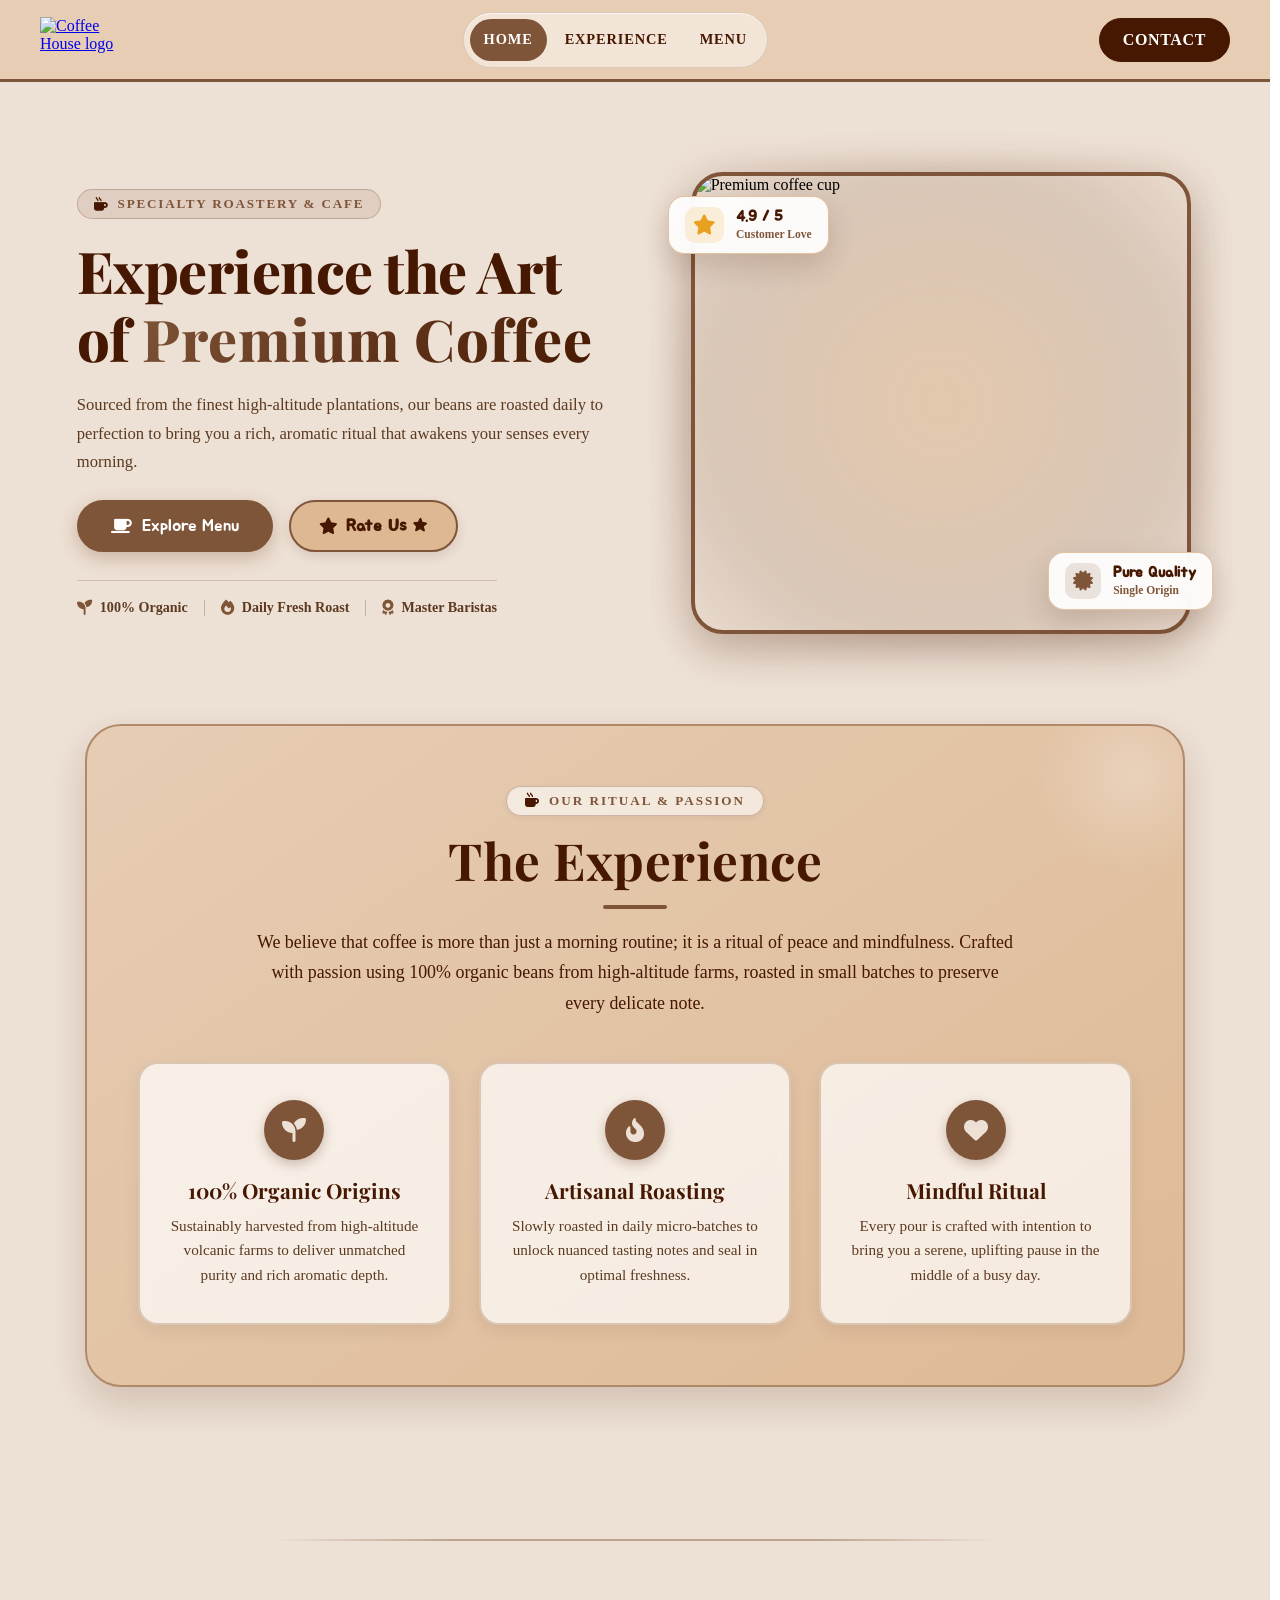
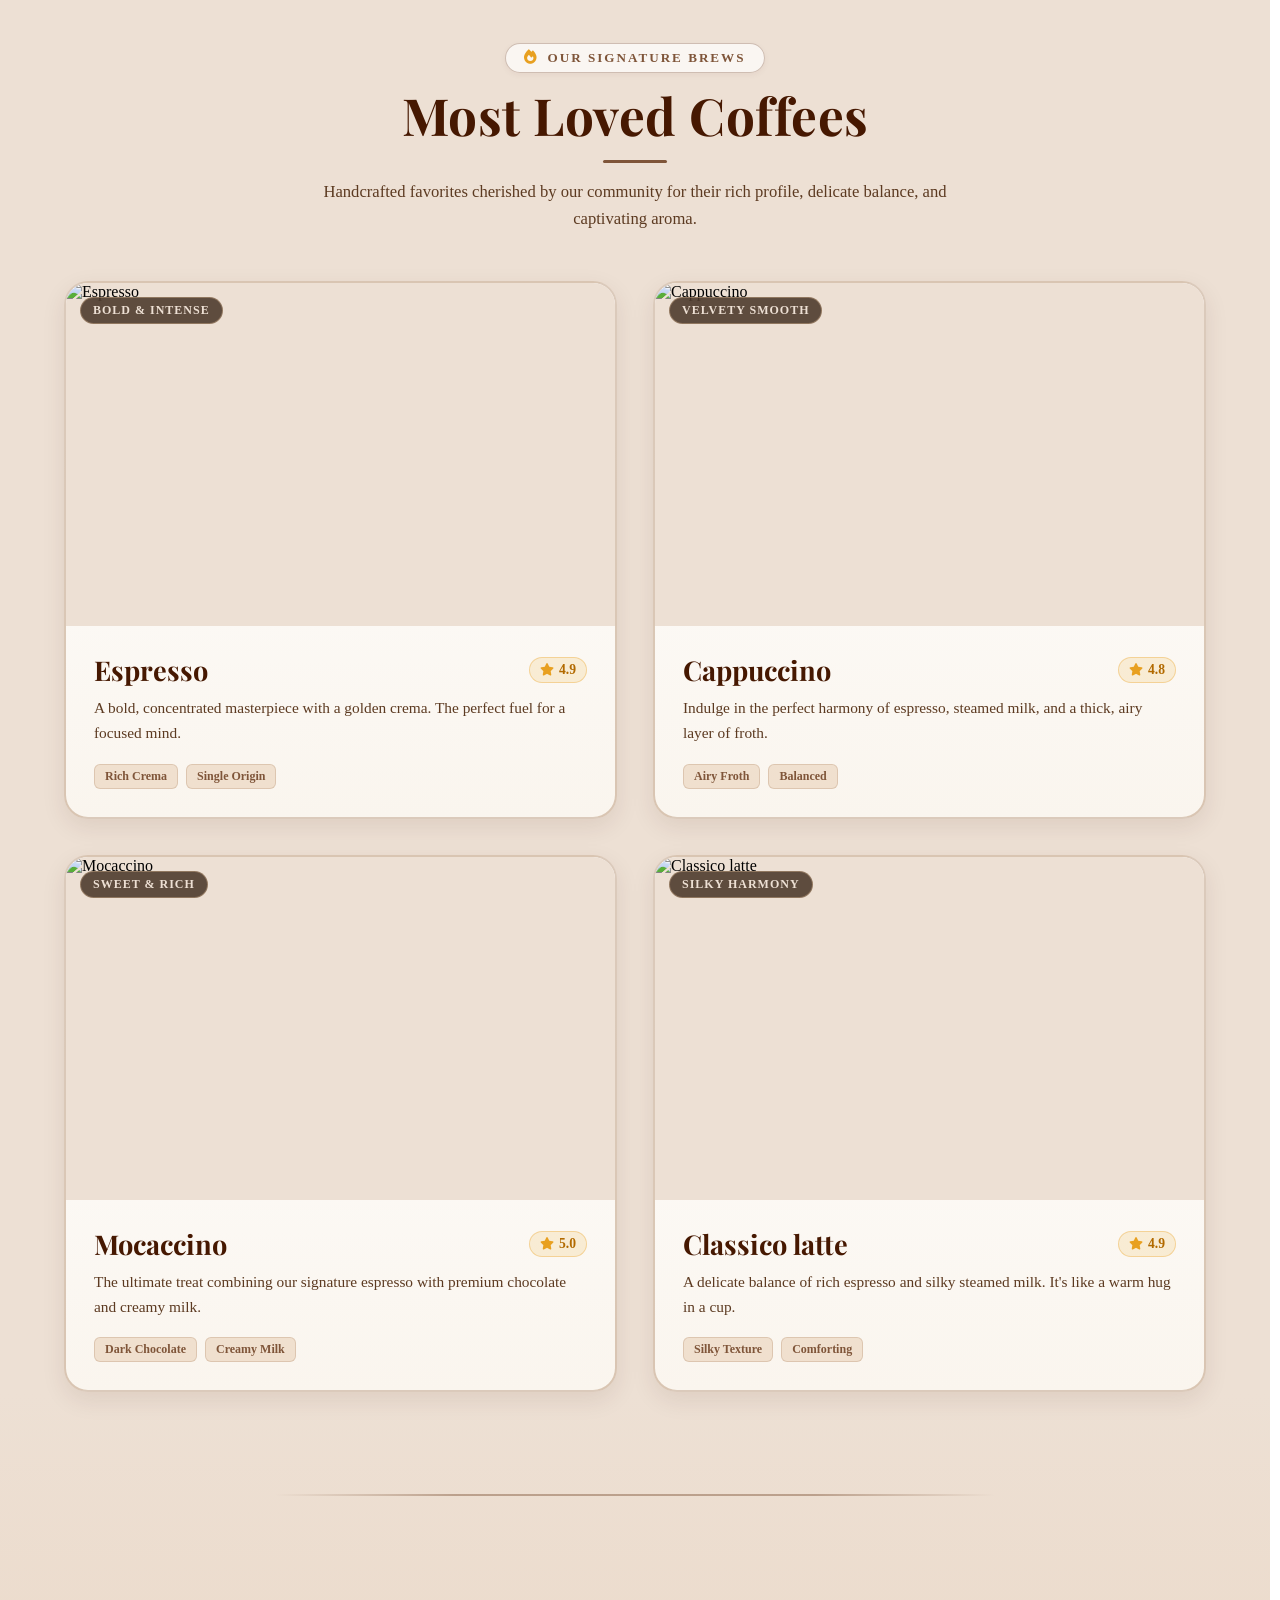
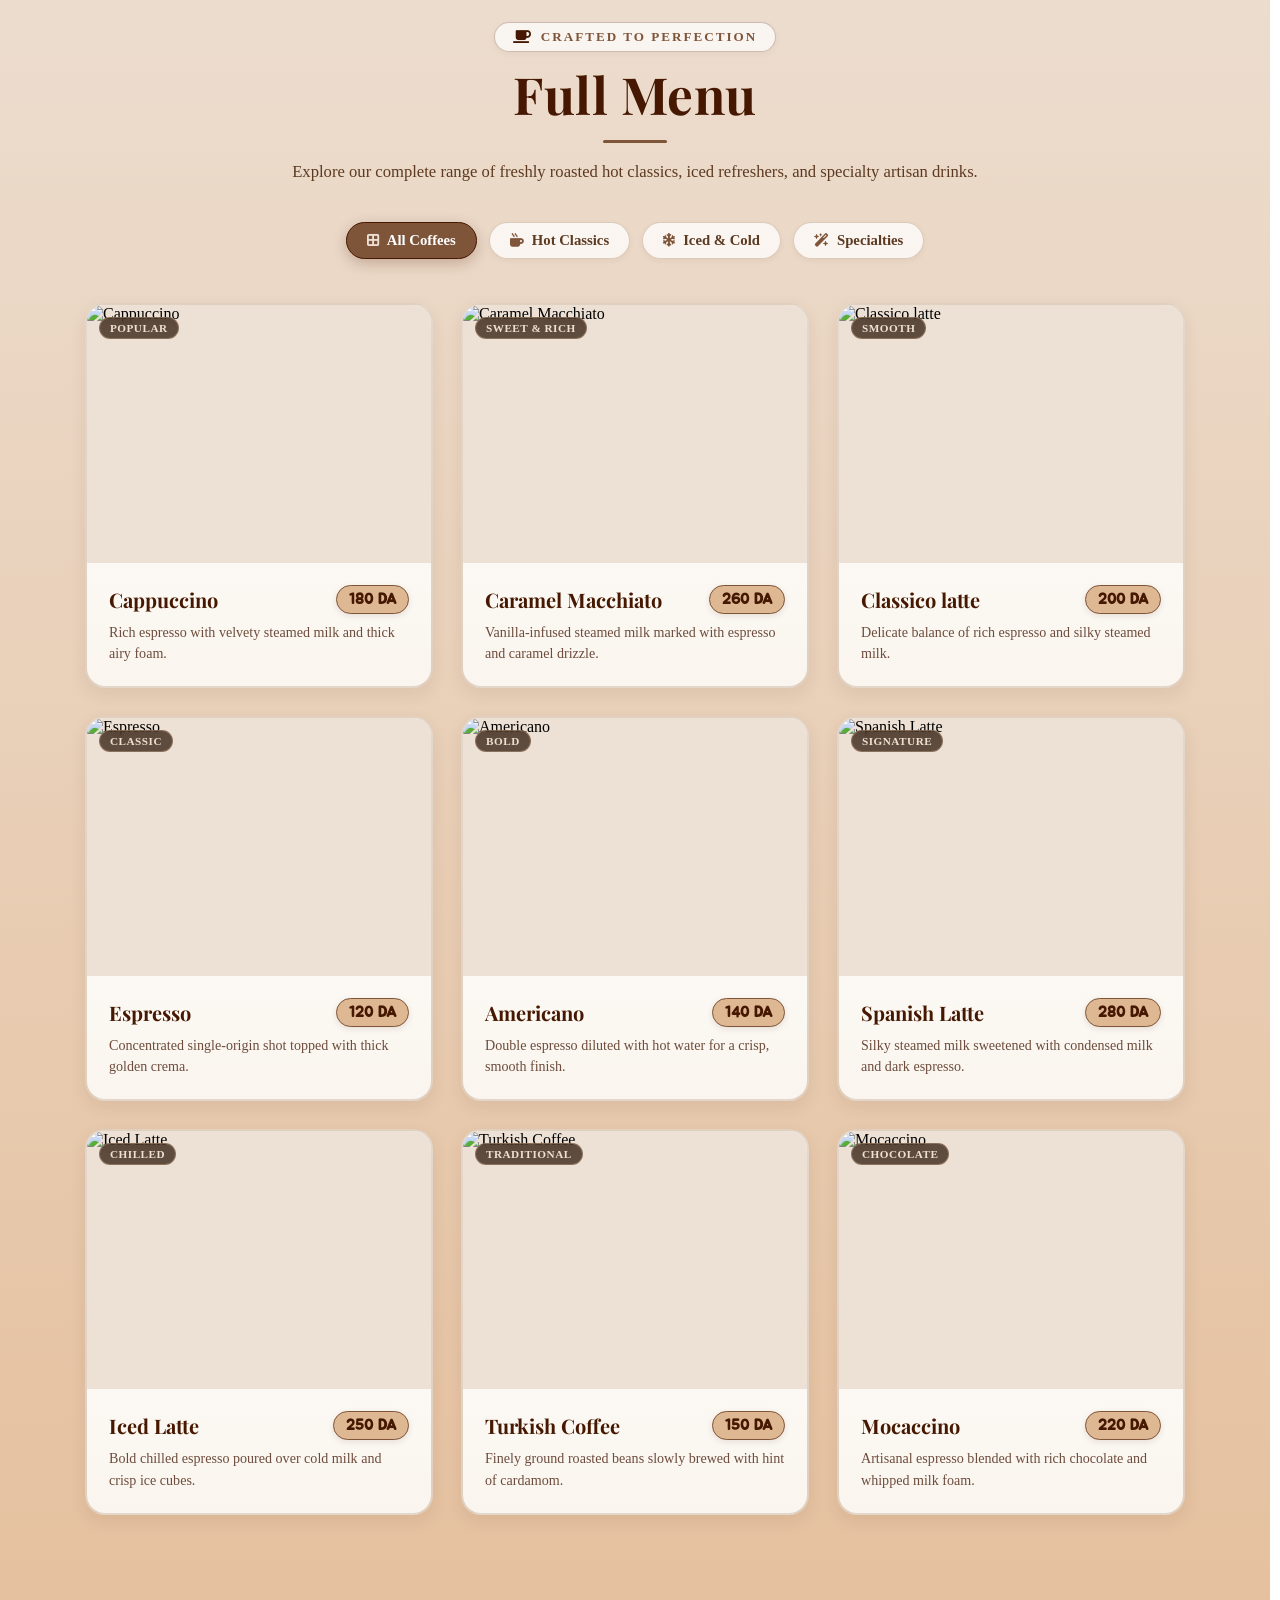
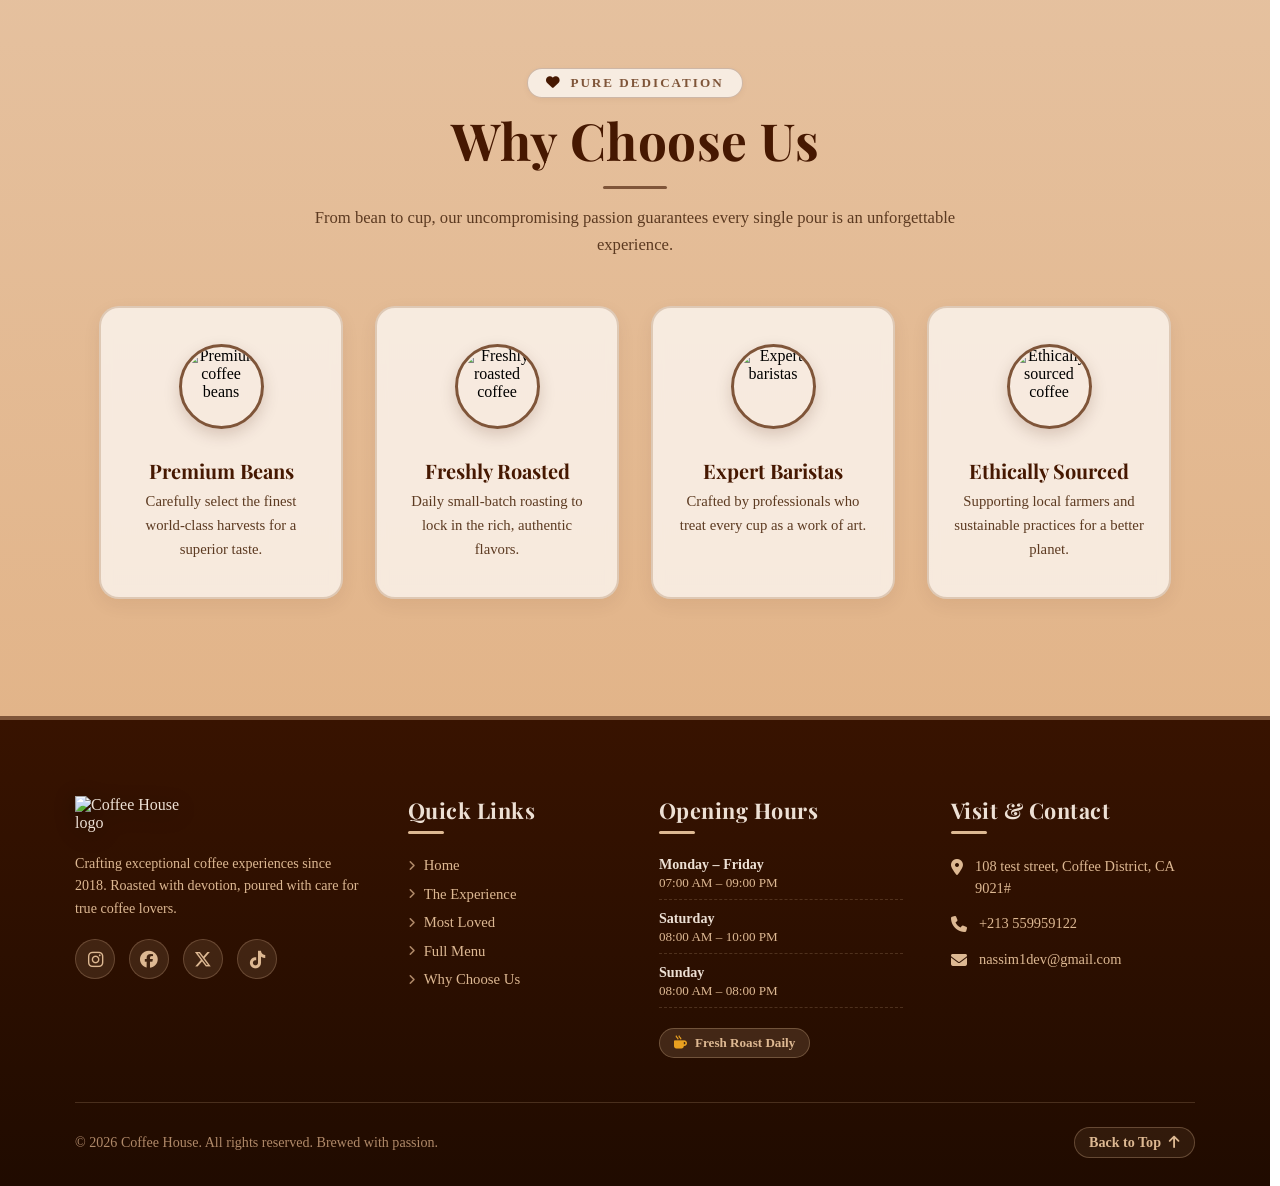
==== commit d29779a9: "Update index.html" ====
--- a/index.html
+++ b/index.html
@@ -21,7 +21,7 @@
 
         <a href="#hero" id="nav-pic" aria-label="Coffee House home">
             <img id="nav-logo"
-                src="https://github.com/Nassim-Dev1/Coffee-Project/blob/main/imgs/coffee-logo.png?raw=true"
+                src="https://github.com/Nassim-Dev1/Coffee-Project/blob/main/imgs/coffee-logo.webp?raw=true"
                 alt="Coffee House logo">
         </a>
 
@@ -49,7 +49,7 @@
     <aside id="mobile-nav-drawer" class="mobile-nav-drawer" aria-label="Mobile Navigation" aria-hidden="true" inert>
         <div class="mobile-nav-header">
             <div class="mobile-nav-brand">
-                <img src="https://github.com/Nassim-Dev1/Coffee-Project/blob/main/imgs/coffee-logo.png?raw=true"
+                <img src="https://github.com/Nassim-Dev1/Coffee-Project/blob/main/imgs/coffee-logo.webp?raw=true"
                     alt="Coffee House logo" class="mobile-nav-logo">
                 <span class="mobile-brand-title">Coffee House</span>
             </div>
--- a/style.css
+++ b/style.css
@@ -19,6 +19,9 @@
     overflow-x: clip;
     width: 100%;
     position: relative;
+    -webkit-font-smoothing: antialiased;
+    -moz-osx-font-smoothing: grayscale;
+    text-rendering: optimizeLegibility;
 }
 
 img {
@@ -76,7 +79,12 @@
     font-size: clamp(0.8rem, 1vw + 0.5rem, 1.2rem);
 }
 
-#cntct-btn {
+#cntct-btn,
+.nav-contact-link {
+    text-decoration: none !important;
+    display: inline-flex;
+    align-items: center;
+    justify-content: center;
     background-color: transparent;
     border: 1.5px solid #7F5539;
     color: #461801;
@@ -88,87 +96,322 @@
     margin-top: 1px;
 }
 
+#cntct-btn:hover,
+#cntct-btn:focus,
+#cntct-btn:active,
+#cntct-btn:visited,
+.nav-contact-link:hover,
+.nav-contact-link:focus,
+.nav-contact-link:active,
+.nav-contact-link:visited {
+    text-decoration: none !important;
+}
+
 #cntct-btn:hover {
-    background-color: transparent;
-    color: #642c10;
+    background-color: #7F5539;
+    color: #FFFFFF;
+    transform: translateY(-1px);
+    box-shadow: 0 4px 12px rgba(127, 85, 57, 0.25);
 }
 
 /* ============================================
    HERO
    ============================================ */
 #hero {
-    align-items: center;
-    display: flex;
-    justify-content: center;
-    padding-inline: 80px;
-    padding-block: 100px;
-    gap: 108px;
+    display: flex;
+    align-items: center;
+    justify-content: space-between;
+    padding-inline: clamp(20px, 6vw, 80px);
+    padding-block: clamp(48px, 7vw, 100px);
+    gap: clamp(32px, 5vw, 70px);
+    max-width: 1280px;
+    margin: 0 auto;
+    position: relative;
 }
 
 #hero-text {
+    flex: 1 1 52%;
     display: flex;
     flex-direction: column;
     align-items: flex-start;
-    gap: 7px;
+    gap: 18px;
+    z-index: 2;
+}
+
+.hero-badge {
+    display: inline-flex;
+    align-items: center;
+    gap: 8px;
+    background: rgba(127, 85, 57, 0.12);
+    color: #7F5539;
+    font-size: clamp(0.72rem, 1.1vw, 0.82rem);
+    font-weight: 700;
+    letter-spacing: 1.8px;
+    padding: 6px 16px;
+    border-radius: 50px;
+    border: 1px solid rgba(127, 85, 57, 0.32);
+    text-transform: uppercase;
+}
+
+.hero-badge i {
+    color: #461801;
+    font-size: 0.85rem;
 }
 
 #hero-titel {
-    font-size: clamp(1.8rem, 5vw + 1rem, 3.6rem);
+    font-family: 'Playfair Display', serif;
+    font-size: clamp(2.2rem, 4.5vw, 3.8rem);
+    color: #461801;
+    margin: 0;
+    font-weight: 800;
+    line-height: 1.18;
+    letter-spacing: -0.5px;
+}
+
+.hro {
+    display: inline;
     color: #7F5539;
+    letter-spacing: 1px;
+    text-transform: none;
+    text-decoration: none !important;
+    position: relative;
+    background: linear-gradient(135deg, #7F5539 0%, #461801 100%);
+    -webkit-background-clip: text;
+    -webkit-text-fill-color: transparent;
+}
+
+#hero-dp {
+    font-size: clamp(1rem, 1.3vw, 1.15rem);
+    color: #5C3A21;
+    line-height: 1.7;
     margin: 0;
+    max-width: 540px;
+    padding: 0;
+}
+
+.hero-actions {
+    display: flex;
+    align-items: center;
+    gap: 16px;
+    flex-wrap: wrap;
+    margin-top: 6px;
+    width: 100%;
+}
+
+.hero-btn-primary {
+    display: inline-flex;
+    align-items: center;
+    justify-content: center;
+    gap: 10px;
+    background: #7F5539;
+    color: #FFFFFF !important;
+    font-family: 'Jua', sans-serif;
+    font-size: clamp(1rem, 1.3vw, 1.12rem);
+    padding: 14px 32px;
+    border-radius: 50px;
+    text-decoration: none !important;
+    border: 2px solid #7F5539;
+    transition: all 0.3s cubic-bezier(0.25, 1, 0.5, 1);
+    box-shadow: 0 6px 18px rgba(127, 85, 57, 0.32);
+    cursor: pointer;
+    white-space: nowrap;
+}
+
+.hero-btn-primary:hover {
+    background: #461801;
+    border-color: #461801;
+    transform: translateY(-3px);
+    box-shadow: 0 10px 24px rgba(70, 24, 1, 0.36);
+    color: #FFFFFF !important;
+    text-decoration: none !important;
+}
+
+#hero-btn,
+.hero-btn-secondary {
+    display: inline-flex;
+    align-items: center;
+    justify-content: center;
+    gap: 8px;
+    background-color: #DDB892;
+    border: 2px solid #7F5539;
+    color: #461801;
+    border-radius: 50px;
     font-weight: bold;
-}
-
-#hero-title h1 {
+    padding: 14px 28px;
+    cursor: pointer;
+    transition: all 0.3s cubic-bezier(0.25, 1, 0.5, 1);
+    font-size: clamp(1rem, 1.3vw, 1.12rem);
+    font-family: 'Jua', sans-serif;
+    letter-spacing: 0.5px;
+    box-shadow: 0 4px 12px rgba(70, 24, 1, 0.12);
     white-space: nowrap;
-}
-
-.hro {
-    font-size: clamp(1.8rem, 5vw + 1rem, 3.6rem);
-    letter-spacing: 8px;
-    text-transform: uppercase;
-    text-decoration: underline;
-    text-decoration-color: #7F5539;
-    text-underline-offset: 8px;
-    display: inline-block;
-    margin-right: 15px;
-}
-
-#hero-dp {
-    font-size: clamp(1.2rem, 2vw + 0.5rem, 1.6rem);
-    color: #B08968;
-    padding-block: clamp(0.5rem, 1.6vw + 0.5rem, 1.1rem);
-}
-
-#hero-btn {
-    background-color: #DDB892;
-    border: 1.6px solid #461801;
-    color: #461801;
-    border-radius: 28px;
-    font-weight: bold;
+    width: auto;
+    max-width: none;
+}
+
+#hero-btn:hover,
+.hero-btn-secondary:hover {
+    background-color: #E6CCB2;
+    border-color: #461801;
+    transform: translateY(-3px);
+    box-shadow: 0 8px 20px rgba(70, 24, 1, 0.22);
+}
+
+#hero-btn:active,
+.hero-btn-secondary:active {
+    transform: translateY(-1px);
+}
+
+.hero-trust {
+    display: flex;
+    align-items: center;
+    gap: 16px;
+    margin-top: 10px;
+    padding-top: 18px;
+    border-top: 1px solid rgba(127, 85, 57, 0.25);
+    flex-wrap: wrap;
+}
+
+.trust-item {
+    display: inline-flex;
+    align-items: center;
+    gap: 8px;
+    font-size: clamp(0.82rem, 1.1vw, 0.9rem);
+    font-weight: 600;
+    color: #5C3A21;
+}
+
+.trust-item i {
+    color: #7F5539;
+    font-size: 0.95rem;
+}
+
+.trust-divider {
+    width: 1px;
+    height: 16px;
+    background-color: rgba(127, 85, 57, 0.35);
+}
+
+#hero-p {
+    flex: 1 1 48%;
+    display: flex;
+    justify-content: center;
+    align-items: center;
+    position: relative;
+    max-width: 540px;
+}
+
+.hero-img-container {
+    position: relative;
     width: 100%;
-    max-width: 550px;
-    padding: 15px 32px;
-    cursor: pointer;
-    transition: all 0.3s ease;
-    font-size: clamp(1rem, 2vw + 0.5rem, 1.2rem);
+    display: flex;
+    align-items: center;
+    justify-content: center;
+}
+
+.hero-img-container::before {
+    content: "";
+    position: absolute;
+    inset: -14px;
+    background: radial-gradient(circle, rgba(221, 184, 146, 0.6) 0%, rgba(127, 85, 57, 0.18) 65%, transparent 100%);
+    border-radius: 44px;
+    z-index: 0;
+    filter: blur(14px);
+    pointer-events: none;
+}
+
+#hero-pic {
+    position: relative;
+    z-index: 1;
+    width: 100%;
+    max-width: 500px;
+    height: auto;
+    aspect-ratio: 4 / 3.7;
+    object-fit: cover;
+    border-radius: 32px;
+    border: 4.5px solid #7F5539;
+    box-shadow: 0 18px 40px rgba(70, 24, 1, 0.22);
+    margin-bottom: 0;
+    transition: transform 0.4s ease, box-shadow 0.4s ease;
+}
+
+#hero-pic:hover {
+    transform: scale(1.02);
+    box-shadow: 0 22px 48px rgba(70, 24, 1, 0.28);
+}
+
+/* Floating Glassmorphism Badges */
+.hero-float-badge {
+    position: absolute;
+    z-index: 3;
+    display: flex;
+    align-items: center;
+    gap: 12px;
+    background: rgba(255, 255, 255, 0.92);
+    backdrop-filter: blur(10px);
+    -webkit-backdrop-filter: blur(10px);
+    border: 1.5px solid rgba(221, 184, 146, 0.85);
+    border-radius: 16px;
+    padding: 10px 16px;
+    box-shadow: 0 12px 28px rgba(70, 24, 1, 0.16);
+    pointer-events: auto;
+    animation: heroBadgeFloat 4.5s ease-in-out infinite;
+}
+
+.hero-float-badge i {
+    font-size: 1.25rem;
+    padding: 8px;
+    border-radius: 10px;
+    flex-shrink: 0;
+}
+
+.hero-float-badge strong {
+    display: block;
+    font-size: 0.92rem;
+    font-weight: 700;
+    color: #461801;
     font-family: 'Jua', sans-serif;
-    letter-spacing: 1px;
-    box-shadow: 0 5px 6px rgba(0, 0, 0, 0.423);
-}
-
-#hero-p {
-    flex: 0 0 50%;
-}
-
-#hero-pic {
-    width: 100%;
-    max-width: 655px;
-    height: auto;
-    border-style: solid;
-    border-radius: 40px;
-    border-width: clamp(5.5px, 0.2vw + 1px, 8px);
-    border-color: #7F5539;
+    line-height: 1.2;
+}
+
+.hero-float-badge span {
+    display: block;
+    font-size: 0.72rem;
+    color: #7F5539;
+    font-weight: 600;
+    line-height: 1.2;
+    margin-top: 2px;
+}
+
+.badge-top {
+    top: 24px;
+    left: -20px;
+    animation-delay: 0s;
+}
+
+.badge-top i {
+    color: #E8A020;
+    background: rgba(232, 160, 32, 0.15);
+}
+
+.badge-bottom {
+    bottom: 24px;
+    right: -20px;
+    animation-delay: 2.25s;
+}
+
+.badge-bottom i {
+    color: #7F5539;
+    background: rgba(127, 85, 57, 0.15);
+}
+
+@keyframes heroBadgeFloat {
+    0%, 100% {
+        transform: translateY(0px);
+    }
+    50% {
+        transform: translateY(-8px);
+    }
 }
 
 /* ============================================
@@ -344,27 +587,15 @@
 /* ============================================
    DIVIDERS
    ============================================ */
-.hr1 {
-    border: 0;
-    height: 3.5px;
-    background-color: #7F5539;
-    margin: 0 auto;
-    margin-bottom: clamp(20px, 3vw, 40px);
-}
-
+.hr1,
 .hr2 {
     border: 0;
-    height: 3.5px;
-    background-color: #7F5539;
-    margin: clamp(30px, 4vw, 60px) auto clamp(20px, 3vw, 40px);
-}
-
-.hr3 {
-    border: 0;
-    height: 3.5px;
-    background-color: #461801;
-    margin-top: 20px;
-    margin-bottom: -6.5px;
+    height: 2px;
+    max-width: 720px;
+    width: 80%;
+    margin: clamp(28px, 4vw, 50px) auto;
+    background: linear-gradient(90deg, transparent 0%, rgba(127, 85, 57, 0.45) 25%, rgba(127, 85, 57, 0.45) 75%, transparent 100%);
+    border-radius: 2px;
 }
 
 /* ============================================
@@ -592,111 +823,561 @@
    FULL MENU
    ============================================ */
 .menu-section {
-    padding: clamp(2rem, 5vw, 4rem) clamp(1rem, 4vw, 2rem);
+    padding-inline: clamp(16px, 5vw, 80px);
+    padding-block: clamp(40px, 6vw, 90px);
+    max-width: 1200px;
+    margin: 0 auto;
+    width: 100%;
     position: relative;
-    overflow: hidden;
+}
+
+/* Menu Header */
+.menu-header {
+    display: flex;
+    flex-direction: column;
+    align-items: center;
+    text-align: center;
+    max-width: 720px;
+    margin: 0 auto clamp(24px, 4vw, 36px);
+}
+
+.menu-badge {
+    display: inline-flex;
+    align-items: center;
+    gap: 8px;
+    font-size: clamp(0.7rem, 1.2vw, 0.82rem);
+    font-weight: 700;
+    letter-spacing: 2px;
+    text-transform: uppercase;
+    color: #7F5539;
+    background: rgba(255, 255, 255, 0.7);
+    border: 1px solid rgba(127, 85, 57, 0.35);
+    padding: 6px 18px;
+    border-radius: 50px;
+    margin-bottom: 12px;
+    box-shadow: 0 2px 6px rgba(70, 24, 1, 0.05);
+}
+
+.menu-badge i {
+    color: #461801;
+    font-size: 0.9rem;
 }
 
 .menu-title {
     font-family: "Playfair Display", serif;
-    font-size: clamp(1.5rem, 5vw, 2.5rem);
-    color: #4A1F0C;
-    text-align: center;
-    margin-bottom: clamp(1.5rem, 4vw, 2.5rem);
-}
-
+    font-size: clamp(2rem, 5vw, 3.2rem);
+    color: #461801;
+    font-weight: 700;
+    letter-spacing: 0.5px;
+    line-height: 1.2;
+    margin: 0;
+}
+
+.menu-divider {
+    width: 64px;
+    height: 3.5px;
+    background-color: #7F5539;
+    border-radius: 4px;
+    margin: 14px auto 16px;
+}
+
+.menu-subtitle {
+    font-size: clamp(0.95rem, 1.3vw, 1.1rem);
+    color: #5C3A21;
+    line-height: 1.6;
+    margin: 0;
+}
+
+/* Category Filter Tabs */
+.menu-tabs {
+    display: flex;
+    flex-wrap: wrap;
+    justify-content: center;
+    gap: clamp(8px, 1.5vw, 12px);
+    margin: 0 auto clamp(28px, 4vw, 44px);
+    max-width: 800px;
+}
+
+.menu-tab {
+    background: rgba(255, 255, 255, 0.75);
+    border: 1.5px solid rgba(176, 137, 104, 0.4);
+    color: #5C3A21;
+    font-family: inherit;
+    font-size: clamp(0.82rem, 1.2vw, 0.92rem);
+    font-weight: 600;
+    padding: 9px 20px;
+    border-radius: 50px;
+    cursor: pointer;
+    transition: all 0.25s ease;
+    display: inline-flex;
+    align-items: center;
+    gap: 8px;
+    box-shadow: 0 2px 6px rgba(70, 24, 1, 0.05);
+}
+
+.menu-tab i {
+    font-size: 0.85rem;
+    color: #7F5539;
+    transition: color 0.25s ease;
+}
+
+.menu-tab:hover:not(.active) {
+    background: #ffffff;
+    color: #461801;
+    border-color: #7F5539;
+    transform: translateY(-2px);
+    box-shadow: 0 4px 10px rgba(70, 24, 1, 0.1);
+}
+
+.menu-tab:hover:not(.active) i {
+    color: #461801;
+}
+
+.menu-tab.active {
+    background: #7F5539;
+    color: #ffffff;
+    border-color: #461801;
+    transform: translateY(-2px);
+    box-shadow: 0 4px 14px rgba(70, 24, 1, 0.25);
+}
+
+.menu-tab.active i {
+    color: #EDE0D4;
+}
+
+/* Cards Grid */
 .menu-grid {
     display: grid;
     grid-template-columns: repeat(3, 1fr);
-    gap: clamp(1rem, 2vw, 1.5rem);
-    max-width: 700px;
-    justify-content: center;
-    justify-items: center;
+    gap: clamp(16px, 2.5vw, 28px);
+    max-width: 1100px;
     margin: 0 auto;
-}
-
-.menu-card1,
-.menu-card2,
-.menu-card3 {
-    border: 2px solid #ffffff;
-    border-radius: 12px;
+    width: 100%;
+}
+
+.menu-card {
+    background: linear-gradient(180deg, #FFFFFF 0%, #FAF5EE 100%);
+    border: 2px solid rgba(176, 137, 104, 0.35);
+    border-radius: 20px;
     overflow: hidden;
-    box-shadow: 0 4px 7px rgba(0, 0, 0, 0.547);
-    transition: transform 0.2s ease;
-    color: #fff;
+    display: flex;
+    flex-direction: column;
+    box-shadow: 0 6px 18px rgba(70, 24, 1, 0.08);
+    transition: transform 0.35s cubic-bezier(0.25, 1, 0.5, 1), box-shadow 0.35s ease, border-color 0.35s ease, opacity 0.3s ease;
+}
+
+.menu-card:hover {
+    transform: translateY(-8px);
+    box-shadow: 0 16px 36px rgba(70, 24, 1, 0.16);
+    border-color: #7F5539;
+}
+
+@keyframes cardFadeIn {
+    from {
+        opacity: 0;
+        transform: translateY(12px);
+    }
+    to {
+        opacity: 1;
+        transform: translateY(0);
+    }
+}
+
+.menu-img-wrap {
+    position: relative;
     width: 100%;
-}
-
-.menu-card1:hover,
-.menu-card2:hover,
-.menu-card3:hover {
-    transform: translateY(-6px);
-}
-
-.menu-card1 {
-    background: linear-gradient(135deg, #E8C9A8, #D4A574);
-}
-
-.menu-card2 {
-    background: linear-gradient(135deg, #C68B59, #A8703F);
-}
-
-.menu-card3 {
-    background: linear-gradient(135deg, #8B5A2B, #69452c);
+    aspect-ratio: 4 / 3;
+    overflow: hidden;
+    background-color: #EDE0D4;
 }
 
 .menu-img {
     width: 100%;
-    aspect-ratio: 1 / 1;
+    height: 100%;
     object-fit: cover;
     display: block;
+    margin-bottom: 0;
+    transition: transform 0.45s ease;
+}
+
+.menu-card:hover .menu-img {
+    transform: scale(1.06);
+}
+
+.menu-badge-tag {
+    position: absolute;
+    top: 12px;
+    left: 12px;
+    background: rgba(40, 18, 5, 0.72);
+    backdrop-filter: blur(5px);
+    color: #EDE0D4;
+    font-size: 0.7rem;
+    font-weight: 700;
+    letter-spacing: 0.5px;
+    text-transform: uppercase;
+    padding: 4px 10px;
+    border-radius: 50px;
+    border: 1px solid rgba(221, 184, 146, 0.35);
+}
+
+.menu-content {
+    padding: clamp(16px, 2.5vw, 22px);
+    display: flex;
+    flex-direction: column;
+    gap: 8px;
+    flex: 1;
 }
 
 .menu-info {
     display: flex;
-    flex-direction: row;
+    align-items: center;
     justify-content: space-between;
-    padding: clamp(0.65rem, 2vw, 1rem) clamp(0.5rem, 2vw, 1rem);
-    align-items: center;
-    gap: 0.5rem;
-    font-weight: bold;
+    gap: 10px;
 }
 
 .menu-name {
-    font-size: clamp(0.75rem, 2vw, 0.90rem);
-    white-space: nowrap;
-    overflow: hidden;
-    text-overflow: ellipsis;
+    font-family: 'Playfair Display', serif;
+    font-size: clamp(1.05rem, 1.8vw, 1.25rem);
+    font-weight: 700;
+    color: #461801;
+    margin: 0;
+    line-height: 1.2;
 }
 
 .menu-price {
-    background: rgba(255, 210, 164, 0.814);
-    color: #5C3A21;
-    padding: clamp(0.1rem, 2vw, 0.25rem) clamp(0.45rem, 2vw, 0.6rem);
-    border-radius: 75px;
-    border-style: solid;
-    border-width: 0.85px;
-    font-size: clamp(0.4rem, 1.5vw, 0.60rem);
+    background: #DDB892;
+    color: #461801;
+    font-family: 'Jua', sans-serif;
+    font-size: clamp(0.85rem, 1.2vw, 0.95rem);
+    font-weight: 700;
+    padding: 4px 12px;
+    border-radius: 50px;
+    border: 1.5px solid #7F5539;
     white-space: nowrap;
     flex-shrink: 0;
+    box-shadow: 0 2px 6px rgba(70, 24, 1, 0.1);
+}
+
+.menu-desc {
+    font-size: clamp(0.8rem, 1.1vw, 0.88rem);
+    color: #6D4C3D;
+    line-height: 1.5;
+    margin: 0;
+}
+
+/* Responsive Menu Grid */
+@media (max-width: 960px) {
+    .menu-grid {
+        grid-template-columns: repeat(2, 1fr);
+        max-width: 720px;
+    }
+}
+
+@media (max-width: 580px) {
+    .menu-grid {
+        grid-template-columns: 1fr;
+        max-width: 400px;
+        gap: 18px;
+    }
+
+    .menu-tabs {
+        gap: 8px;
+    }
+
+    .menu-tab {
+        padding: 8px 14px;
+        font-size: 0.82rem;
+    }
 }
 
 /* ============================================
-   FOOTER
+   FOOTER (ENHANCED CAFE FOOTER)
    ============================================ */
-footer {
-    display: flex;
+footer#contact {
+    background: linear-gradient(180deg, #381300 0%, #200B00 100%);
+    color: #EDE0D4;
+    border-top: 4px solid #7F5539;
+    padding-top: clamp(48px, 6vw, 76px);
+    padding-bottom: 28px;
+    width: 100%;
+    margin-top: 40px;
+    display: block;
+}
+
+.footer-container {
+    max-width: 1200px;
+    margin: 0 auto;
+    padding-inline: clamp(20px, 4vw, 40px);
+}
+
+.footer-grid {
+    display: grid;
+    grid-template-columns: 1.4fr 1fr 1.2fr 1.2fr;
+    gap: clamp(24px, 4vw, 48px);
+    padding-bottom: 44px;
+}
+
+.footer-col {
+    display: flex;
+    flex-direction: column;
+    gap: 16px;
+}
+
+/* Brand Column */
+.footer-logo {
+    width: clamp(110px, 12vw, 135px);
+    height: auto;
+    display: block;
+    margin-bottom: 4px;
+    filter: drop-shadow(0 4px 10px rgba(0, 0, 0, 0.4));
+}
+
+.footer-tagline {
+    font-size: clamp(0.85rem, 1.1vw, 0.95rem);
+    color: #DDB892;
+    line-height: 1.6;
+    margin: 0;
+}
+
+.footer-socials {
+    display: flex;
+    align-items: center;
+    gap: 14px;
+    margin-top: 4px;
+}
+
+.footer-socials a {
+    display: inline-flex;
+    align-items: center;
     justify-content: center;
-    flex-direction: row;
-    align-items: center;
-    padding-inline: 80px;
-    padding-block: 100px;
-    gap: 280px;
-}
-
-.footer-right img {
-    width: clamp(116px, 10vw + 0.5rem, 150px);
-    height: auto;
+    width: 40px;
+    height: 40px;
+    border-radius: 50%;
+    background: rgba(221, 184, 146, 0.12);
+    color: #DDB892;
+    font-size: 1.1rem;
+    border: 1px solid rgba(221, 184, 146, 0.25);
+    transition: all 0.3s ease;
+    text-decoration: none;
+}
+
+.footer-socials a:hover {
+    background: #7F5539;
+    color: #FFFFFF;
+    transform: translateY(-3px);
+    border-color: #DDB892;
+    box-shadow: 0 6px 14px rgba(0, 0, 0, 0.3);
+}
+
+/* Column Headings */
+.footer-col-title {
+    font-family: 'Playfair Display', serif;
+    font-size: clamp(1.15rem, 1.8vw, 1.35rem);
+    color: #EDE0D4;
+    letter-spacing: 0.5px;
+    margin: 0 0 6px 0;
+    position: relative;
+    padding-bottom: 10px;
+}
+
+.footer-col-title::after {
+    content: "";
+    position: absolute;
+    bottom: 0;
+    left: 0;
+    width: 36px;
+    height: 2.5px;
+    background-color: #DDB892;
+    border-radius: 2px;
+}
+
+/* Quick Links */
+.footer-links {
+    list-style: none;
+    padding: 0;
+    margin: 0;
+    display: flex;
+    flex-direction: column;
+    gap: 10px;
+}
+
+.footer-links a {
+    color: #DDB892;
+    text-decoration: none;
+    font-size: 0.92rem;
+    display: inline-flex;
+    align-items: center;
+    gap: 8px;
+    transition: all 0.25s ease;
+}
+
+.footer-links a i {
+    font-size: 0.75rem;
+    color: #B08968;
+    transition: transform 0.25s ease;
+}
+
+.footer-links a:hover {
+    color: #FFFFFF;
+    transform: translateX(4px);
+}
+
+.footer-links a:hover i {
+    transform: translateX(2px);
+    color: #DDB892;
+}
+
+/* Opening Hours */
+.footer-hours {
+    list-style: none;
+    padding: 0;
+    margin: 0;
+    display: flex;
+    flex-direction: column;
+    gap: 10px;
+}
+
+.footer-hours li {
+    display: flex;
+    flex-direction: column;
+    gap: 2px;
+    padding-bottom: 8px;
+    border-bottom: 1px dashed rgba(221, 184, 146, 0.2);
+}
+
+.footer-hours .day {
+    font-weight: 600;
+    color: #EDE0D4;
+    font-size: 0.88rem;
+}
+
+.footer-hours .time {
+    color: #DDB892;
+    font-size: 0.82rem;
+}
+
+.footer-badge {
+    display: inline-flex;
+    align-items: center;
+    gap: 8px;
+    background: rgba(221, 184, 146, 0.15);
+    border: 1px solid rgba(221, 184, 146, 0.3);
+    padding: 6px 14px;
+    border-radius: 50px;
+    color: #DDB892;
+    font-size: 0.82rem;
+    font-weight: 600;
+    width: fit-content;
+    margin-top: 4px;
+}
+
+.footer-badge i {
+    color: #E8A020;
+}
+
+/* Contact List */
+.footer-contact-list {
+    list-style: none;
+    padding: 0;
+    margin: 0;
+    display: flex;
+    flex-direction: column;
+    gap: 14px;
+}
+
+.footer-contact-list li {
+    display: flex;
+    align-items: flex-start;
+    gap: 12px;
+    font-size: 0.9rem;
+    color: #DDB892;
+    line-height: 1.5;
+}
+
+.footer-contact-list li i {
+    color: #DDB892;
+    font-size: 1rem;
+    margin-top: 3px;
+    flex-shrink: 0;
+}
+
+.footer-contact-list a {
+    color: #DDB892;
+    text-decoration: none;
+    transition: color 0.25s ease;
+}
+
+.footer-contact-list a:hover {
+    color: #FFFFFF;
+    text-decoration: underline;
+}
+
+/* Bottom Bar */
+.footer-bottom {
+    display: flex;
+    align-items: center;
+    justify-content: space-between;
+    padding-top: 24px;
+    border-top: 1px solid rgba(221, 184, 146, 0.2);
+    font-size: 0.88rem;
+    color: #B08968;
+    flex-wrap: wrap;
+    gap: 16px;
+}
+
+.footer-bottom p {
+    margin: 0;
+}
+
+.footer-back-to-top {
+    display: inline-flex;
+    align-items: center;
+    gap: 8px;
+    color: #DDB892;
+    text-decoration: none;
+    font-weight: 600;
+    font-size: 0.88rem;
+    padding: 6px 14px;
+    border-radius: 20px;
+    border: 1px solid rgba(221, 184, 146, 0.3);
+    background: rgba(221, 184, 146, 0.08);
+    transition: all 0.3s ease;
+}
+
+.footer-back-to-top:hover {
+    background: #7F5539;
+    color: #FFFFFF;
+    border-color: #7F5539;
+    transform: translateY(-2px);
+}
+
+.footer-back-to-top i {
+    transition: transform 0.3s ease;
+}
+
+.footer-back-to-top:hover i {
+    transform: translateY(-3px);
+}
+
+/* Footer Responsive Breakpoints */
+@media (max-width: 992px) {
+    .footer-grid {
+        grid-template-columns: repeat(2, 1fr);
+        gap: 36px;
+    }
+}
+
+@media (max-width: 580px) {
+    .footer-grid {
+        grid-template-columns: 1fr;
+        gap: 30px;
+    }
+
+    .footer-bottom {
+        flex-direction: column;
+        align-items: center;
+        text-align: center;
+    }
 }
 
 /* ============================================
@@ -803,100 +1484,95 @@
     }
 
     #hero {
+        flex-direction: column;
+        text-align: center;
+        padding-inline: 16px;
+        padding-block: clamp(36px, 6vw, 60px);
+        gap: 40px;
+    }
+
+    #hero-text {
         align-items: center;
-        display: flex;
+    }
+
+    #hero-dp {
+        text-align: center;
+    }
+
+    .hero-actions {
+        justify-content: center;
+    }
+
+    .hero-trust {
+        justify-content: center;
+    }
+
+    .hero-img-container {
+        max-width: 440px;
+    }
+
+    .badge-top {
+        top: 12px;
+        left: -10px;
+    }
+
+    .badge-bottom {
+        bottom: 12px;
+        right: -10px;
+    }
+}
+
+@media (max-width: 520px) {
+    .hero-actions {
         flex-direction: column;
-        justify-content: center;
-        padding-inline: 12px;
-        padding-block: 30px;
-        gap: 60px;
-    }
-
-    #hero-title h1 {
-        white-space: nowrap;
-    }
-
-    footer {
-        display: flex;
-        flex-direction: column;
-        align-items: center;
-        justify-content: center;
-        text-align: center;
-        padding-inline: 80px;
-        padding-top: 160px;
-        gap: 64px;
-    }
-
-    .footer-left {
-        display: flex;
-        flex-direction: row;
-        align-items: center;
-        gap: 12px;
-    }
-
-    .footer-right {
-        display: flex;
-        justify-content: center;
-        align-items: center;
-        max-width: 60px;
-    }
-
-    .footer-center {
-        display: flex;
-        justify-content: center;
-        align-items: center;
-        max-width: 200px;
-        white-space: nowrap;
-    }
-}
-
-/* ---------- Large desktops ---------- */
-@media (max-width: 1440px) {
-
-    .menu-grid {
-        max-width: clamp(900px, 70vw, 1000px);
-    }
-}
-
-/* ---------- Phones ---------- */
-@media (max-width: 426px) {
-
-    .menu-grid {
-        grid-template-columns: repeat(2, 1fr);
-    }
-
-    .menu-card1,
-    .menu-card2,
-    .menu-card3 {
-        background: linear-gradient(135deg, #C68B59, #A8703F);
-        border-width: 0.8px;
-    }
-
-    .menu-card3:last-child {
-        grid-column: 1 / -1;
-        width: 50%;
-    }
-
-    .menu-info {
-        flex-direction: column;
-        justify-content: center;
-        padding: 0.45rem 0.3rem;
-        align-items: center;
-        gap: 0.5rem;
-    }
-
-    .menu-name {
-        text-align: center;
-    }
-
-    .menu-price {
-        background: rgba(255, 255, 255, 0.85);
-        color: #5C3A21;
-        padding: clamp(0.1rem, 2vw, 0.25rem) clamp(0.45rem, 2vw, 0.6rem);
-        border-radius: 75px;
-        flex-shrink: 0;
-    }
-}
+        width: 100%;
+    }
+
+    .hero-btn-primary,
+    #hero-btn,
+    .hero-btn-secondary {
+        width: 100%;
+        padding: 12px 24px;
+    }
+
+    .hero-trust {
+        gap: 10px;
+    }
+
+    .trust-divider {
+        display: none;
+    }
+
+    .hero-float-badge {
+        padding: 6px 10px;
+        gap: 6px;
+    }
+
+    .hero-float-badge i {
+        font-size: 1rem;
+        padding: 6px;
+    }
+
+    .hero-float-badge strong {
+        font-size: 0.8rem;
+    }
+
+    .hero-float-badge span {
+        font-size: 0.65rem;
+    }
+
+    .badge-top {
+        top: 6px;
+        left: -4px;
+    }
+
+    .badge-bottom {
+        bottom: 6px;
+        right: -4px;
+    }
+}
+
+
 
 /* ============================================
    UI/UX IMPROVEMENTS
@@ -941,6 +1617,7 @@
 }
 
 #cntct-btn:hover {
+    text-decoration: none !important;
     background-color: #7F5539;
     color: #ffffff;
     transform: translateY(-1px);
@@ -948,19 +1625,6 @@
 
 
 /* Menu cards hover - original simple effect */
-
-/* Footer link hover */
-.footer-left a {
-    color: #7F5539;
-    font-size: 24px;
-    transition: color 0.3s ease, transform 0.3s ease;
-    display: inline-block;
-}
-
-.footer-left a:hover {
-    color: #461801;
-    transform: translateY(-3px);
-}
 
 /* Focus visible for accessibility */
 a:focus-visible,
@@ -974,18 +1638,6 @@
 ::selection {
     background-color: #DDB892;
     color: #461801;
-}
-
-/* Better footer layout */
-.footer-left {
-    display: flex;
-    align-items: center;
-    gap: 16px;
-}
-
-.footer-left span {
-    font-weight: 600;
-    color: #7F5539;
 }
 
 /* Experience card subtle hover */
@@ -1381,26 +2033,74 @@
     display: flex;
     flex-direction: column;
     align-items: center;
-    padding-inline: clamp(16px, 5vw, 160px);
-    padding-block: clamp(40px, 6vw, 120px);
-    gap: clamp(24px, 4vw, 48px);
-    margin-top: clamp(40px, 6vw, 80px);
-}
-
-.choos-us h2 {
-    font-size: clamp(1.5rem, 5vw + 0.5rem, 3.4rem);
+    padding-inline: clamp(16px, 5vw, 80px);
+    padding-block: clamp(40px, 6vw, 90px);
+    max-width: 1200px;
+    margin: 0 auto;
+    width: 100%;
+}
+
+.choos-header {
+    display: flex;
+    flex-direction: column;
+    align-items: center;
+    text-align: center;
+    max-width: 720px;
+    margin: 0 auto clamp(28px, 4vw, 48px);
+}
+
+.choos-badge {
+    display: inline-flex;
+    align-items: center;
+    gap: 8px;
+    font-size: clamp(0.7rem, 1.2vw, 0.82rem);
+    font-weight: 700;
+    letter-spacing: 2px;
+    text-transform: uppercase;
     color: #7F5539;
-    letter-spacing: 2.5px;
-    font-weight: bold;
-    text-align: center;
+    background: rgba(255, 255, 255, 0.7);
+    border: 1px solid rgba(127, 85, 57, 0.35);
+    padding: 6px 18px;
+    border-radius: 50px;
+    margin-bottom: 12px;
+    box-shadow: 0 2px 6px rgba(70, 24, 1, 0.05);
+}
+
+.choos-badge i {
+    color: #461801;
+    font-size: 0.85rem;
+}
+
+.choos-title {
+    font-family: 'Playfair Display', serif;
+    font-size: clamp(2rem, 5vw, 3.2rem);
+    color: #461801;
+    font-weight: 700;
+    letter-spacing: 0.5px;
+    line-height: 1.2;
+    margin: 0;
+}
+
+.choos-divider {
+    width: 64px;
+    height: 3.5px;
+    background-color: #7F5539;
+    border-radius: 4px;
+    margin: 14px auto 16px;
+}
+
+.choos-subtitle {
+    font-size: clamp(0.95rem, 1.3vw, 1.1rem);
+    color: #5C3A21;
+    line-height: 1.6;
+    margin: 0;
 }
 
 .choos-items {
     display: grid;
     grid-template-columns: repeat(4, 1fr);
-    gap: clamp(16px, 3vw, 40px);
+    gap: clamp(16px, 2.5vw, 32px);
     width: 100%;
-    max-width: 1200px;
 }
 
 .items,
@@ -1409,42 +2109,54 @@
     flex-direction: column;
     align-items: center;
     text-align: center;
-    gap: clamp(10px, 2vw, 20px);
-    padding: clamp(20px, 3vw, 40px) clamp(12px, 2vw, 24px);
-    background-color: rgba(255, 255, 255, 0.5);
+    gap: clamp(12px, 2vw, 18px);
+    padding: clamp(24px, 3vw, 36px) clamp(16px, 2vw, 24px);
+    background-color: rgba(255, 255, 255, 0.7);
+    backdrop-filter: blur(6px);
     border-radius: 20px;
-    border: 2px solid rgba(176, 137, 104, 0.3);
-    transition: transform 0.3s ease, box-shadow 0.3s ease, border-color 0.3s ease;
+    border: 2px solid rgba(176, 137, 104, 0.35);
+    box-shadow: 0 6px 18px rgba(70, 24, 1, 0.07);
+    transition: transform 0.3s cubic-bezier(0.25, 1, 0.5, 1), box-shadow 0.3s ease, border-color 0.3s ease, background 0.3s ease;
 }
 
 .items:hover,
 .item4:hover {
     transform: translateY(-6px);
-    box-shadow: 0 12px 32px rgba(127, 85, 57, 0.15);
-    border-color: rgba(127, 85, 57, 0.5);
+    background-color: rgba(255, 255, 255, 0.95);
+    box-shadow: 0 14px 32px rgba(70, 24, 1, 0.16);
+    border-color: #7F5539;
 }
 
 .choos-img {
-    width: clamp(60px, 8vw, 90px);
-    height: clamp(60px, 8vw, 90px);
+    width: clamp(65px, 8vw, 85px);
+    height: clamp(65px, 8vw, 85px);
     border-radius: 50%;
     object-fit: cover;
-    border: 3px solid #DDB892;
-    box-shadow: 0 4px 12px rgba(0, 0, 0, 0.1);
+    border: 3px solid #7F5539;
+    box-shadow: 0 6px 16px rgba(70, 24, 1, 0.18);
+    transition: transform 0.3s ease;
+}
+
+.items:hover .choos-img,
+.item4:hover .choos-img {
+    transform: scale(1.08) rotate(4deg);
 }
 
 .choos-items h3 {
-    font-size: clamp(0.85rem, 1.5vw, 1.15rem);
-    color: #744125;
-    font-weight: bold;
-    white-space: nowrap;
+    font-family: 'Playfair Display', serif;
+    font-size: clamp(1.05rem, 1.8vw, 1.25rem);
+    color: #461801;
+    font-weight: 700;
+    margin-bottom: 6px;
+    white-space: normal;
 }
 
 .h3-dp {
-    font-size: clamp(0.7rem, 1.2vw, 0.9rem);
-    color: #7F5539;
-    line-height: 1.5;
-    max-width: 220px;
+    font-size: clamp(0.82rem, 1.2vw, 0.92rem);
+    color: #5C3A21;
+    line-height: 1.6;
+    max-width: 240px;
+    margin: 0;
 }
 
 /* Tablet — 2 columns */
@@ -1741,3 +2453,199 @@
         display: none !important;
     }
 }
+
+/* ============================================
+   SCROLL REVEAL ANIMATIONS
+   ============================================ */
+.scroll-reveal {
+    opacity: 0;
+    translate: 0 18px;
+    transition: opacity 650ms ease, translate 650ms ease;
+}
+
+.scroll-reveal.is-visible {
+    opacity: 1;
+    translate: 0 0;
+}
+
+@media (prefers-reduced-motion: reduce) {
+    .scroll-reveal,
+    .scroll-reveal.is-visible {
+        opacity: 1;
+        translate: none;
+        transition: none;
+    }
+}
+
+/* ============================================
+   NAVIGATION POLISH
+   ============================================ */
+#navbar {
+    position: sticky;
+    top: 0;
+    z-index: 1000;
+    min-height: 82px;
+    padding: 6px clamp(16px, 5vw, 72px);
+    background: rgba(230, 204, 178, 0.96);
+    backdrop-filter: blur(14px);
+    -webkit-backdrop-filter: blur(14px);
+    transition: min-height 0.25s ease, padding 0.25s ease, background 0.25s ease, box-shadow 0.25s ease;
+}
+
+#navbar.scrolled {
+    min-height: 70px;
+    padding-block: 3px;
+    background: rgba(230, 204, 178, 0.98);
+    box-shadow: 0 8px 24px rgba(70, 24, 1, 0.12);
+}
+
+#nav-logo {
+    width: 92px;
+    transition: width 0.25s ease;
+}
+
+#navbar.scrolled #nav-logo {
+    width: 78px;
+}
+
+.nav-links {
+    align-items: center;
+    gap: 4px;
+    padding: 6px;
+    border: 1px solid rgba(127, 85, 57, 0.2);
+    border-radius: 999px;
+    background: rgba(255, 255, 255, 0.48);
+    box-shadow: inset 0 1px 0 rgba(255, 255, 255, 0.6);
+}
+
+.nav-links a {
+    display: inline-flex;
+    align-items: center;
+    min-height: 42px;
+    padding: 0 18px;
+    border-radius: 999px;
+    color: #461801;
+    font-size: 0.9rem;
+    font-weight: 700;
+    letter-spacing: 0.06em;
+    transition: background-color 0.2s ease, color 0.2s ease, transform 0.2s ease;
+}
+
+.nav-links a::after {
+    content: none;
+}
+
+.nav-links a:hover,
+.nav-links a.active {
+    color: #fff;
+    background: #7F5539;
+}
+
+.nav-links a:hover {
+    transform: translateY(-1px);
+}
+
+#cntct-btn {
+    min-height: 44px;
+    padding: 0 23px;
+    border: 1.5px solid #461801;
+    border-radius: 999px;
+    background: #461801;
+    color: #fff;
+    letter-spacing: 0.04em;
+}
+
+#cntct-btn:hover,
+#cntct-btn.active {
+    background: #7F5539;
+    border-color: #7F5539;
+    color: #fff;
+    box-shadow: 0 6px 16px rgba(70, 24, 1, 0.2);
+}
+
+.mobile-nav-link.active {
+    background: rgba(127, 85, 57, 0.16);
+    color: #461801;
+}
+
+.mobile-nav-link.active i {
+    color: #461801;
+}
+
+@media (max-width: 1280px) {
+    #navbar {
+        padding-inline: clamp(16px, 4vw, 40px);
+    }
+
+    .nav-links a {
+        padding-inline: 14px;
+    }
+}
+
+@media (max-width: 1024px) {
+    #navbar {
+        min-height: 72px;
+        padding: 8px 24px;
+    }
+
+    #navbar.scrolled {
+        min-height: 66px;
+        padding-block: 5px;
+    }
+
+    #nav-logo,
+    #navbar.scrolled #nav-logo {
+        width: 60px;
+    }
+}
+
+@media (max-width: 480px) {
+    #navbar {
+        padding-inline: 14px;
+    }
+}
+
+@media (max-width: 1024px) {
+    .mobile-nav-overlay {
+        z-index: 1098;
+    }
+
+    .mobile-nav-drawer {
+        z-index: 1099;
+    }
+}
+
+@media (prefers-reduced-motion: reduce) {
+    #navbar,
+    #nav-logo,
+    .nav-links a {
+        transition: none;
+    }
+}
+
+/* ============================================
+   MENU & COFFEE CARD HOVER REFINEMENTS
+   ============================================ */
+.menu-tab,
+.menu-tab:hover:not(.active),
+.menu-tab.active {
+    transform: none;
+}
+
+.menu-card:hover {
+    transform: none;
+    box-shadow: 0 8px 22px rgba(70, 24, 1, 0.1);
+}
+
+.menu-card:hover .menu-img {
+    transform: scale(1.06);
+}
+
+.Coffees-items:hover {
+    transform: translateY(-3px);
+    box-shadow: 0 12px 28px rgba(70, 24, 1, 0.11);
+}
+
+.Coffees-items:hover .coffee-img-wrap img {
+    transform: scale(1.04);
+}
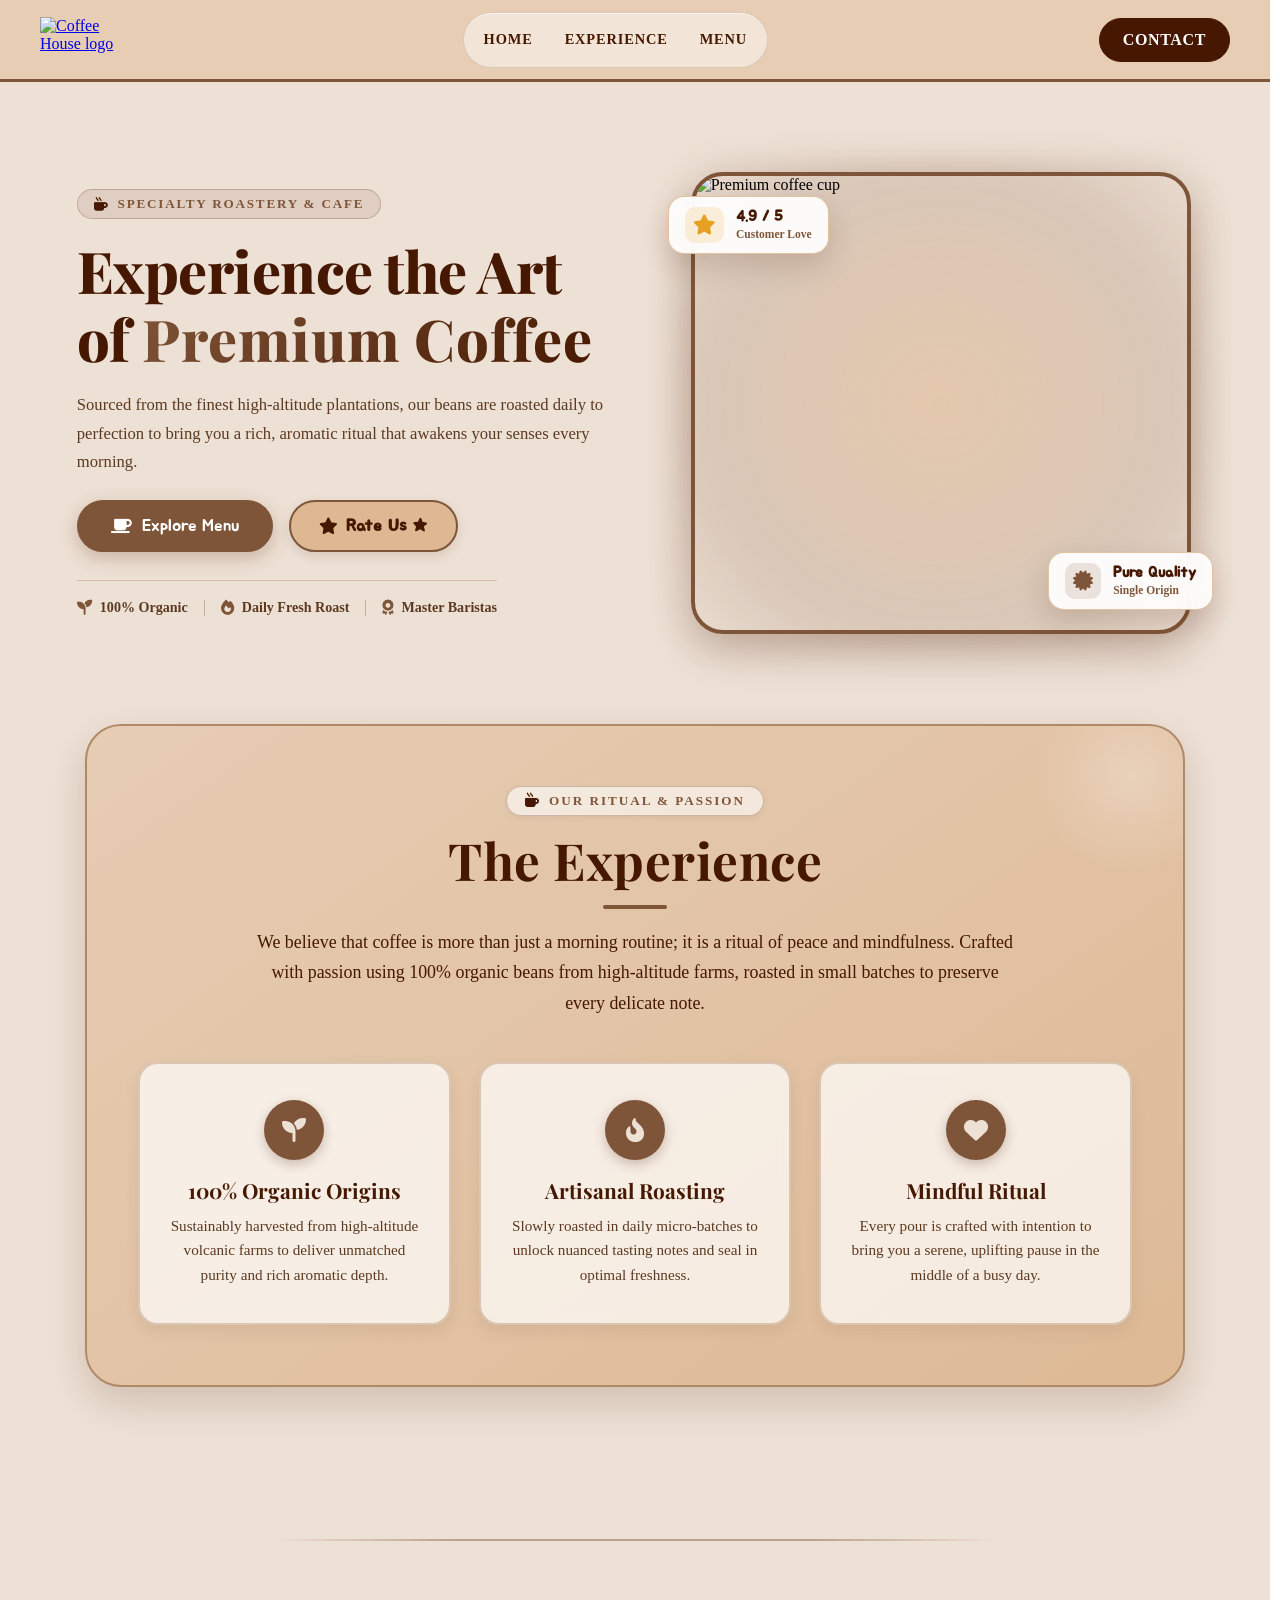
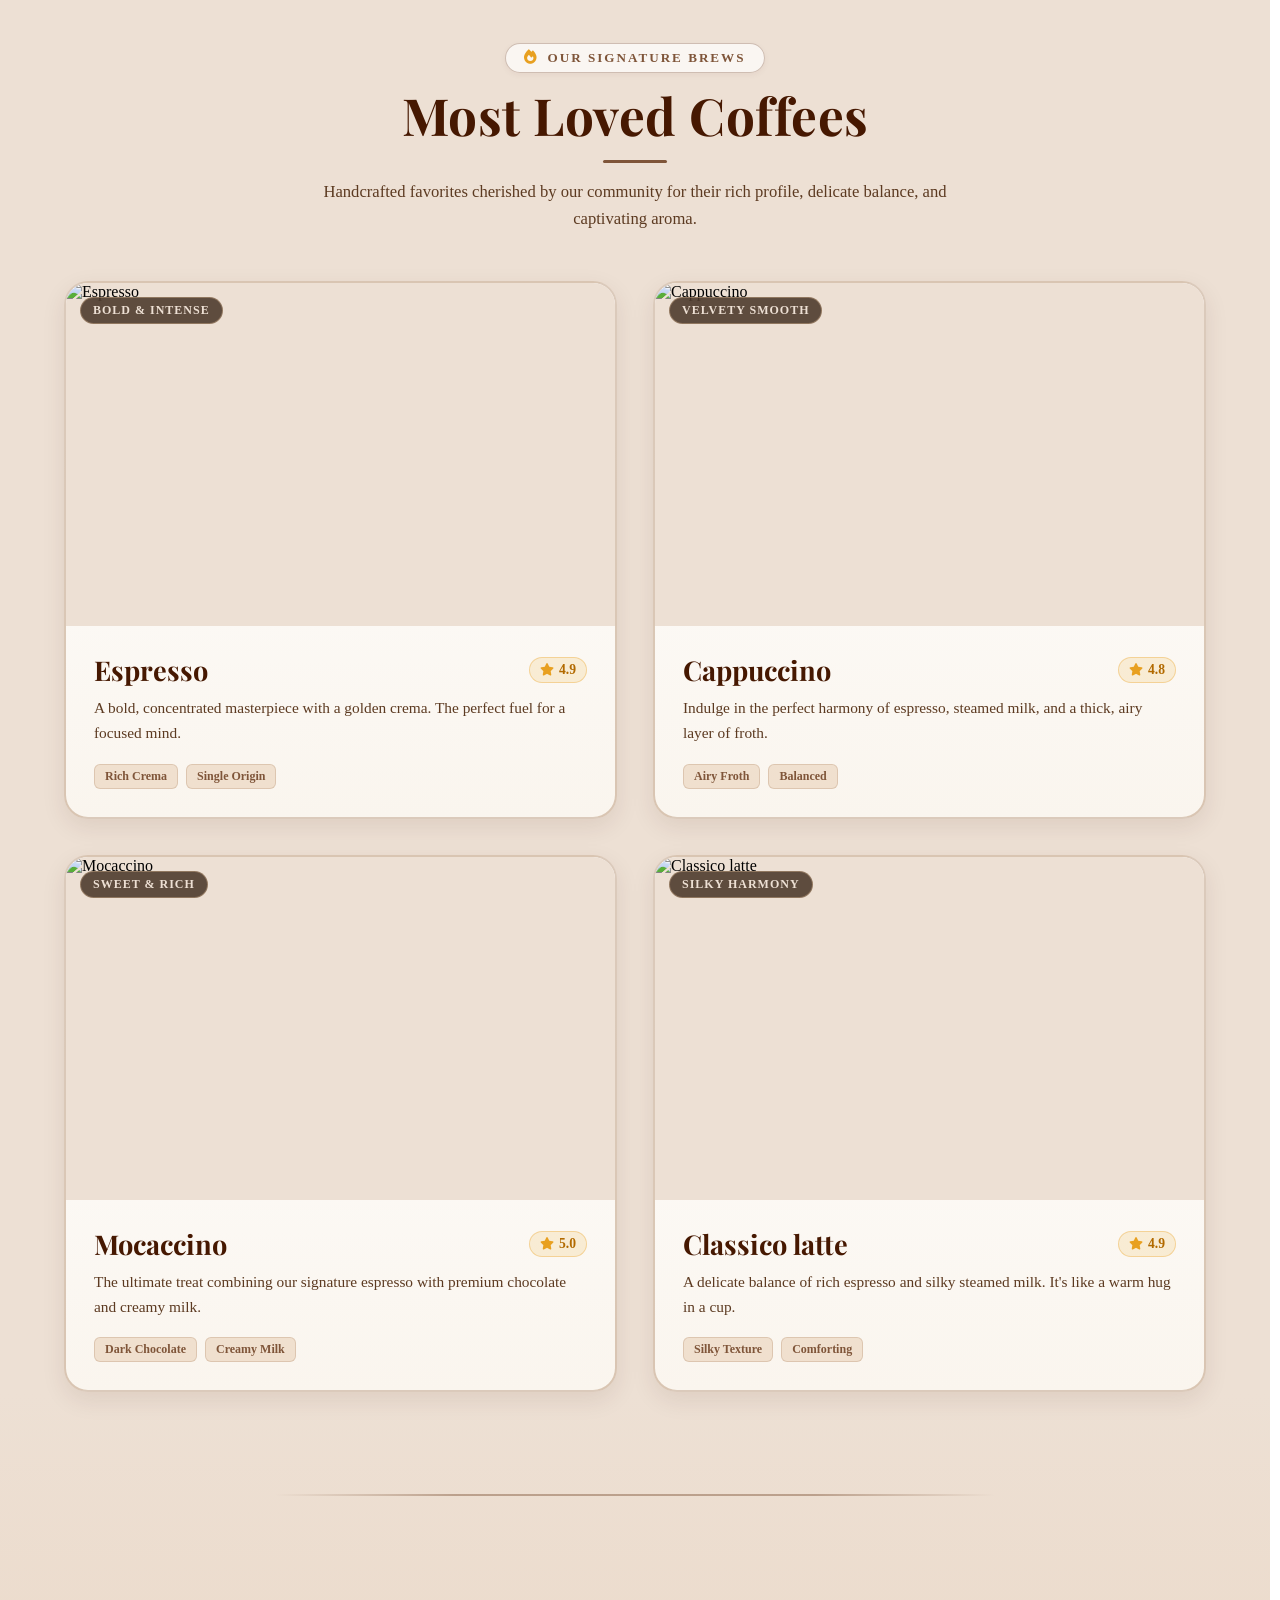
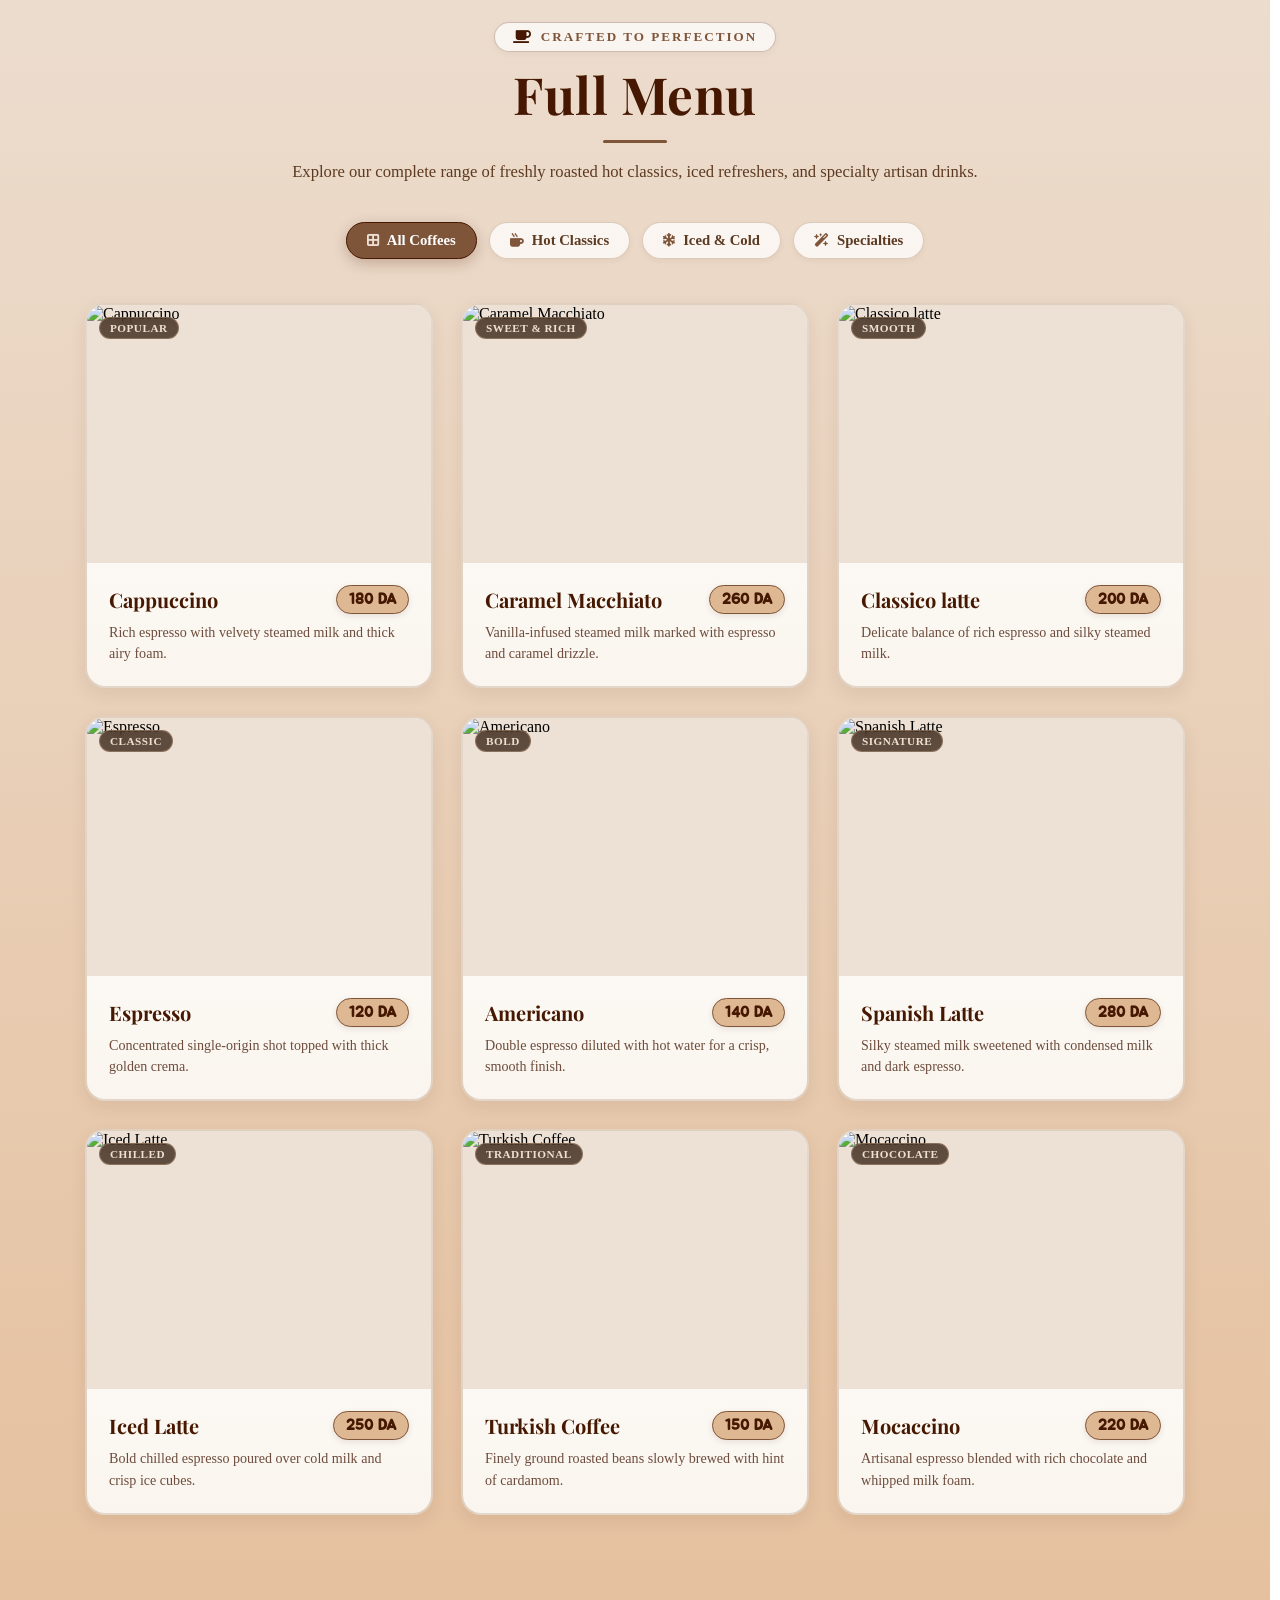
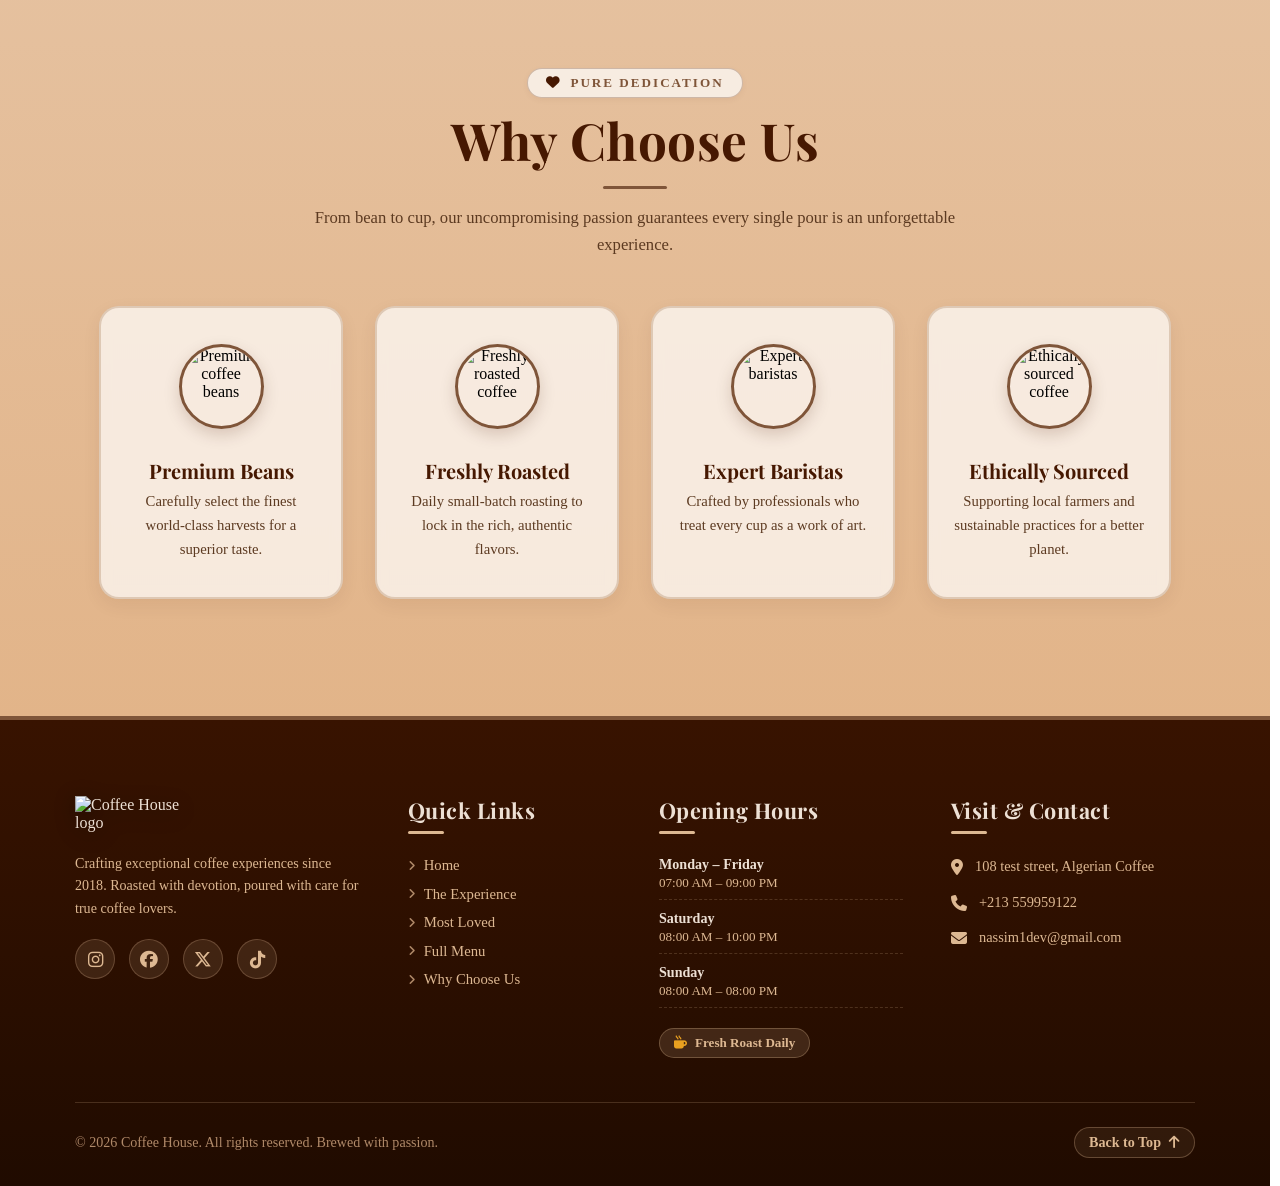
==== commit b6d9c988: "Update print statement from 'Hello' to 'Goodbye'" ====
--- a/index.html
+++ b/index.html
@@ -62,13 +62,13 @@
                     <span>EXPERIENCE</span></a></li>
             <li><a href="#menu-section" class="mobile-nav-link"><i class="fa-solid fa-utensils"></i>
                     <span>MENU</span></a></li>
-            <li><a href="#contact" class="mobile-nav-link"><i class="fa-solid fa-phone"></i> <span>CONTACT</span></a>
+            <li><a href="https://www.instagram.com/nassim1dev?cplk=MWZwdzhiMngwb3ljag==" class="mobile-nav-link"><i class="fa-solid fa-phone"></i> <span>CONTACT</span></a>
             </li>
         </ul>
         <div class="mobile-nav-footer">
             <a href="#contact" class="mobile-drawer-btn">CONTACT US</a>
             <div class="mobile-drawer-socials">
-                <a href="#" aria-label="Instagram"><i class="fa-brands fa-instagram"></i></a>
+                <a href="https://www.instagram.com/nassim1dev?cplk=MWZwdzhiMngwb3ljag==" aria-label="Instagram"><i class="fa-brands fa-instagram"></i></a>
                 <a href="#" aria-label="Facebook"><i class="fa-brands fa-facebook"></i></a>
             </div>
         </div>
@@ -561,15 +561,15 @@
                     <ul class="footer-contact-list">
                         <li>
                             <i class="fa-solid fa-location-dot"></i>
-                            <span>108 test street, Coffee District, CA 9021#</span>
+                            <span>108 test street, Algerian Coffee</span>
                         </li>
                         <li>
                             <i class="fa-solid fa-phone"></i>
-                            <a href="tel:+15552345678">+213 559959122</a>
+                            <a href="tel:+213559959122">+213 559959122</a>
                         </li>
                         <li>
                             <i class="fa-solid fa-envelope"></i>
-                            <a href="mailto:hello@coffeehouse.com">nassim1dev@gmail.com</a>
+                            <a href="nassim1dev@gmail.com">nassim1dev@gmail.com</a>
                         </li>
                     </ul>
                 </div>
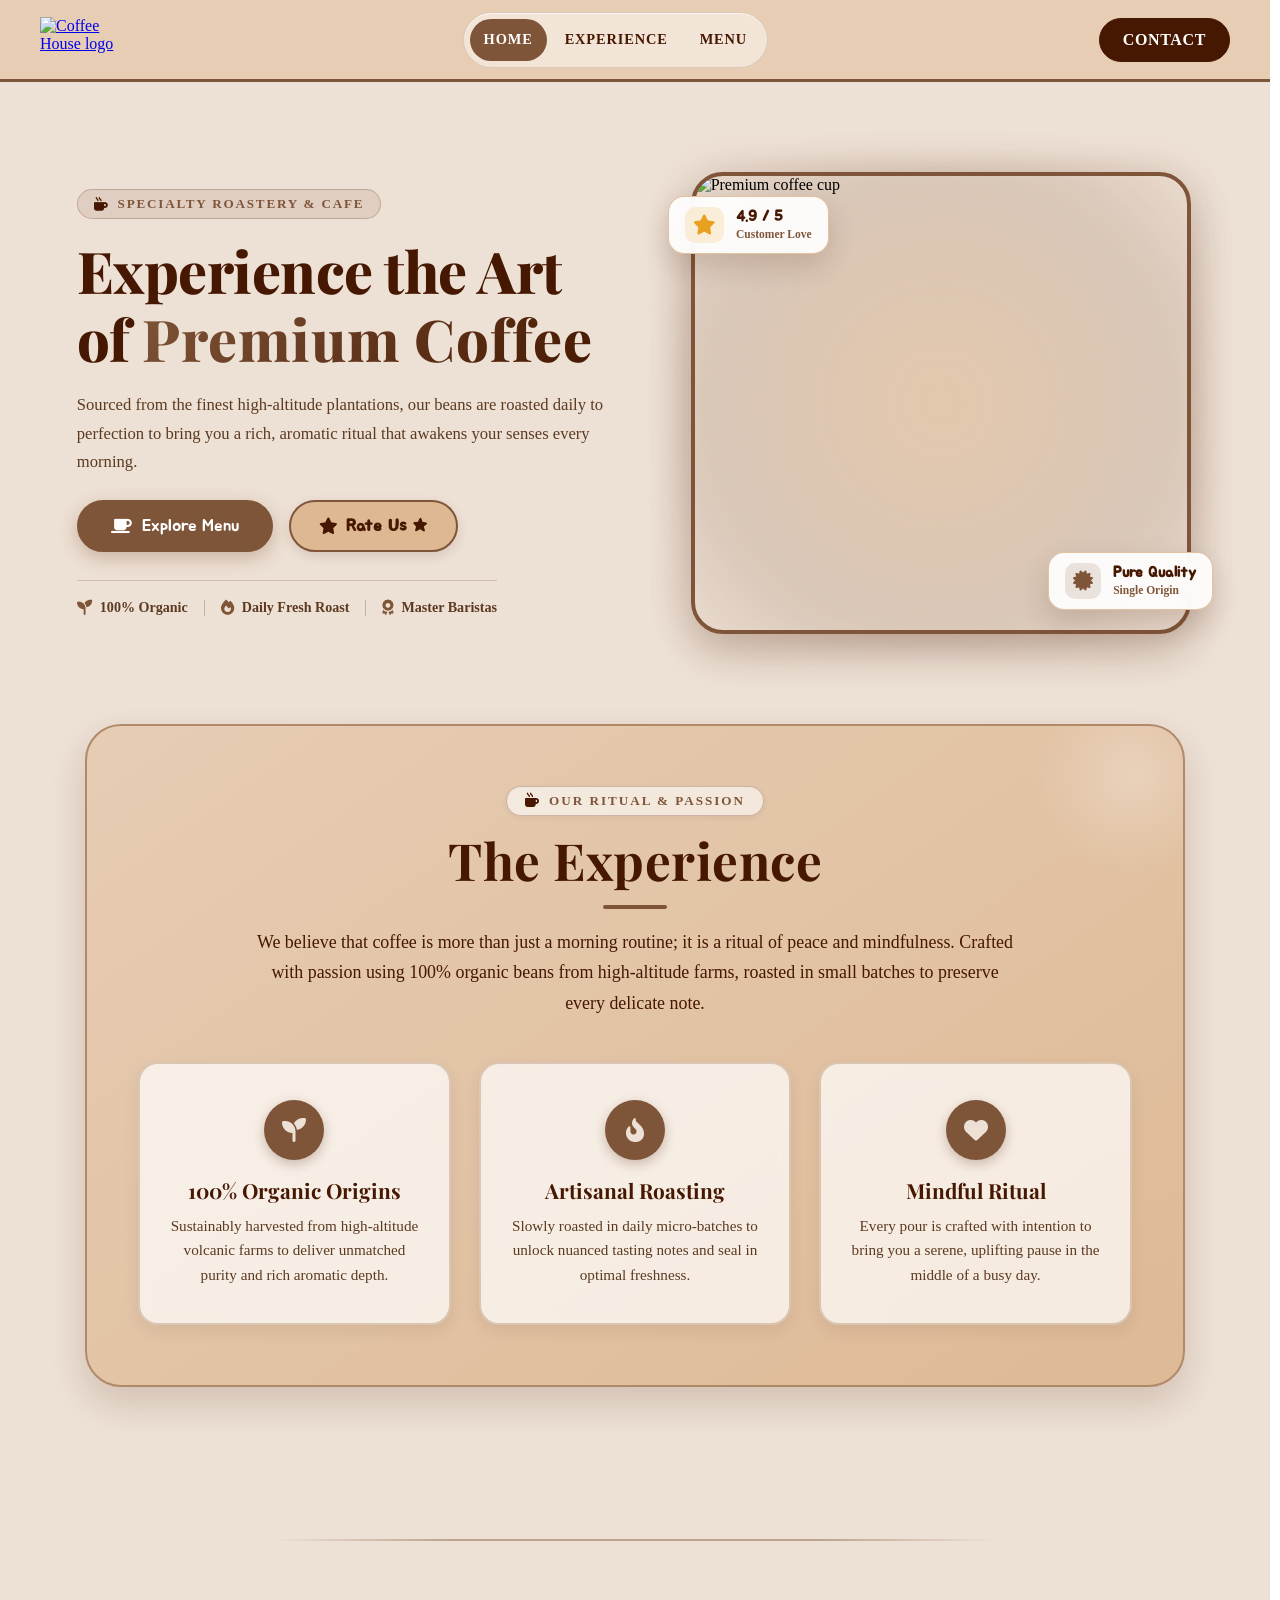
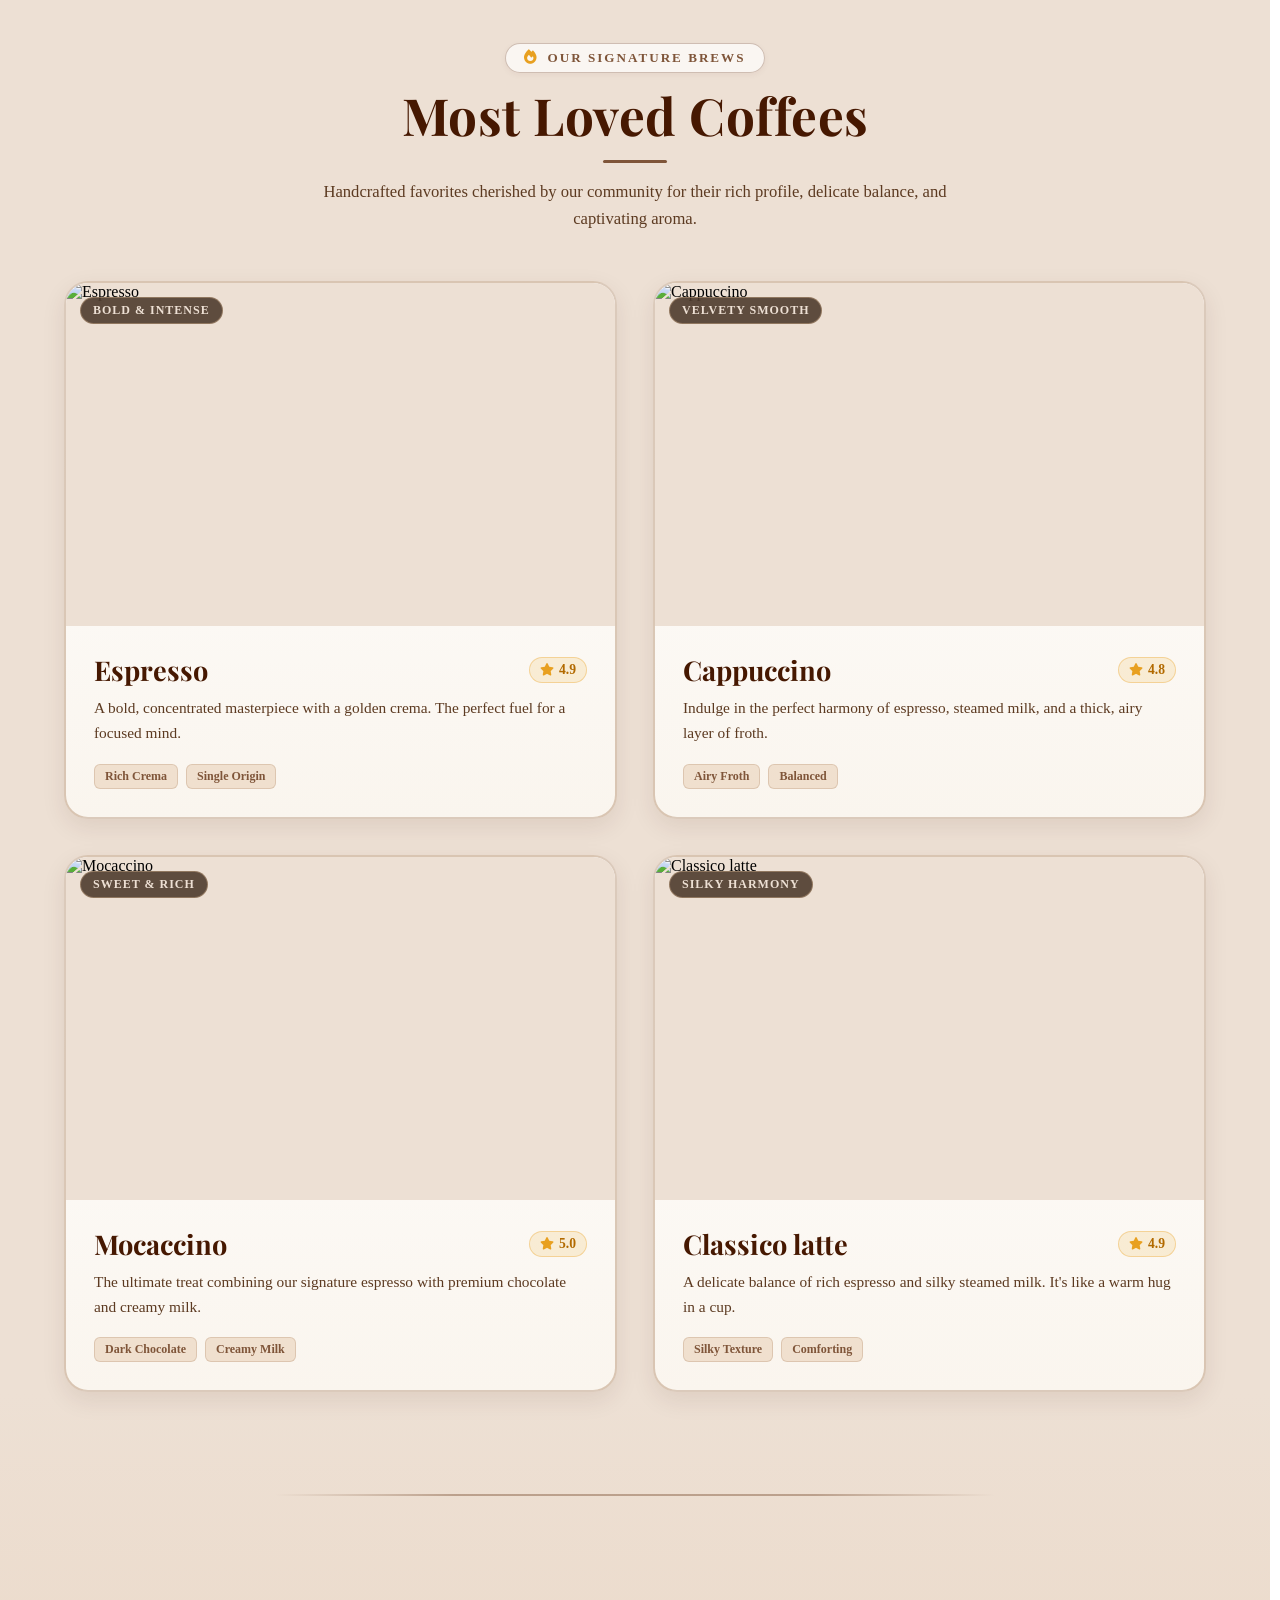
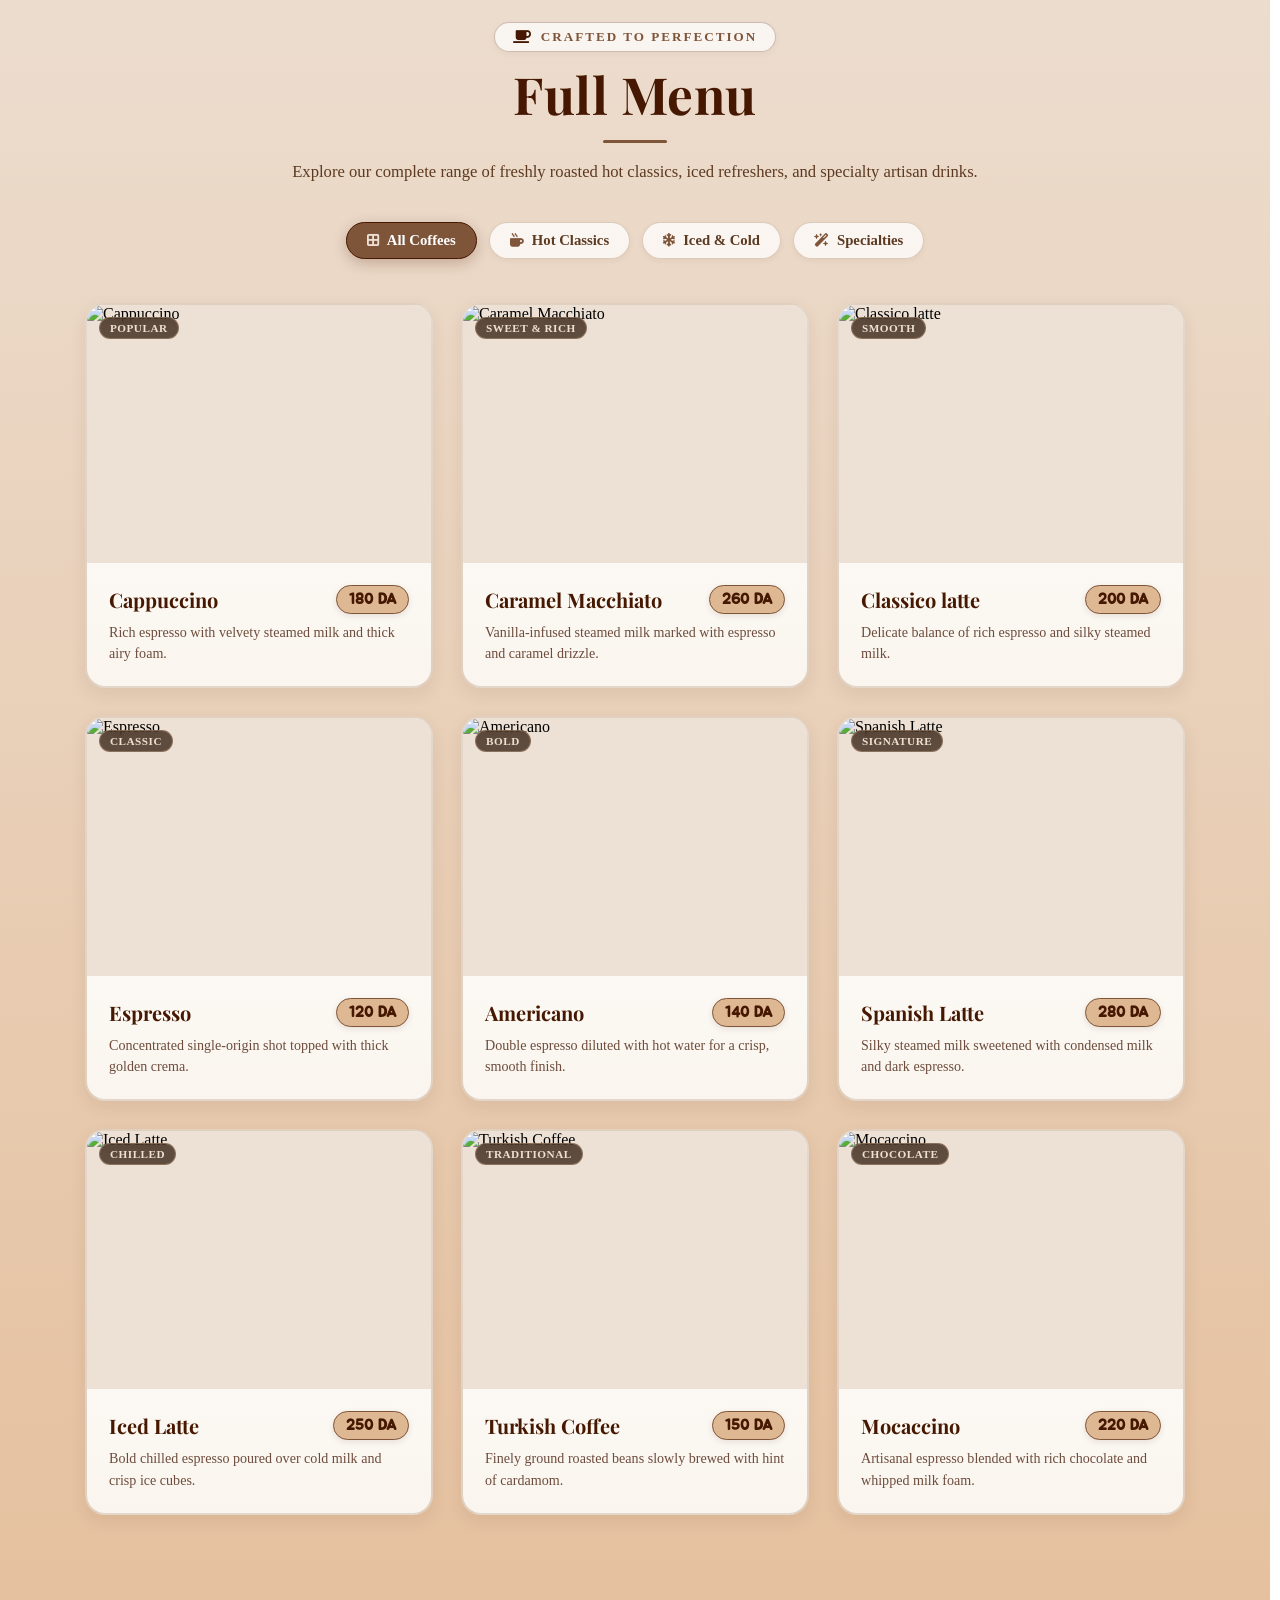
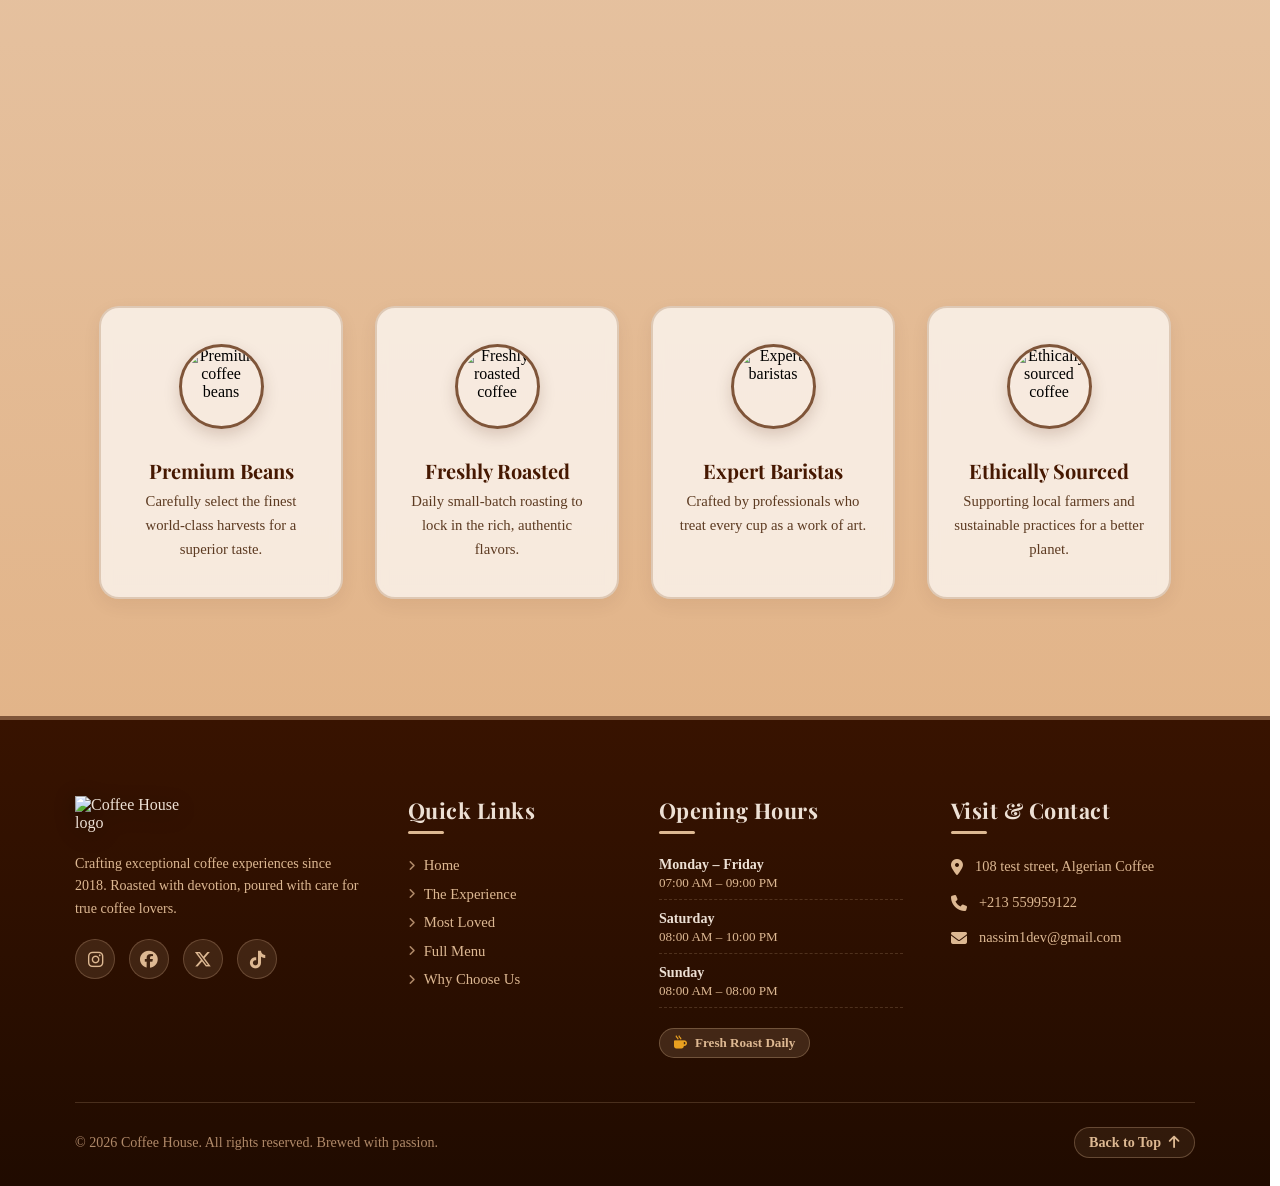
==== commit 87459e50: "Update index.html fixed the gmail link" ====
--- a/index.html
+++ b/index.html
@@ -569,7 +569,7 @@
                         </li>
                         <li>
                             <i class="fa-solid fa-envelope"></i>
-                            <a href="nassim1dev@gmail.com">nassim1dev@gmail.com</a>
+                            <a href="mailto:nassim1dev@gmail.com">nassim1dev@gmail.com </a>
                         </li>
                     </ul>
                 </div>
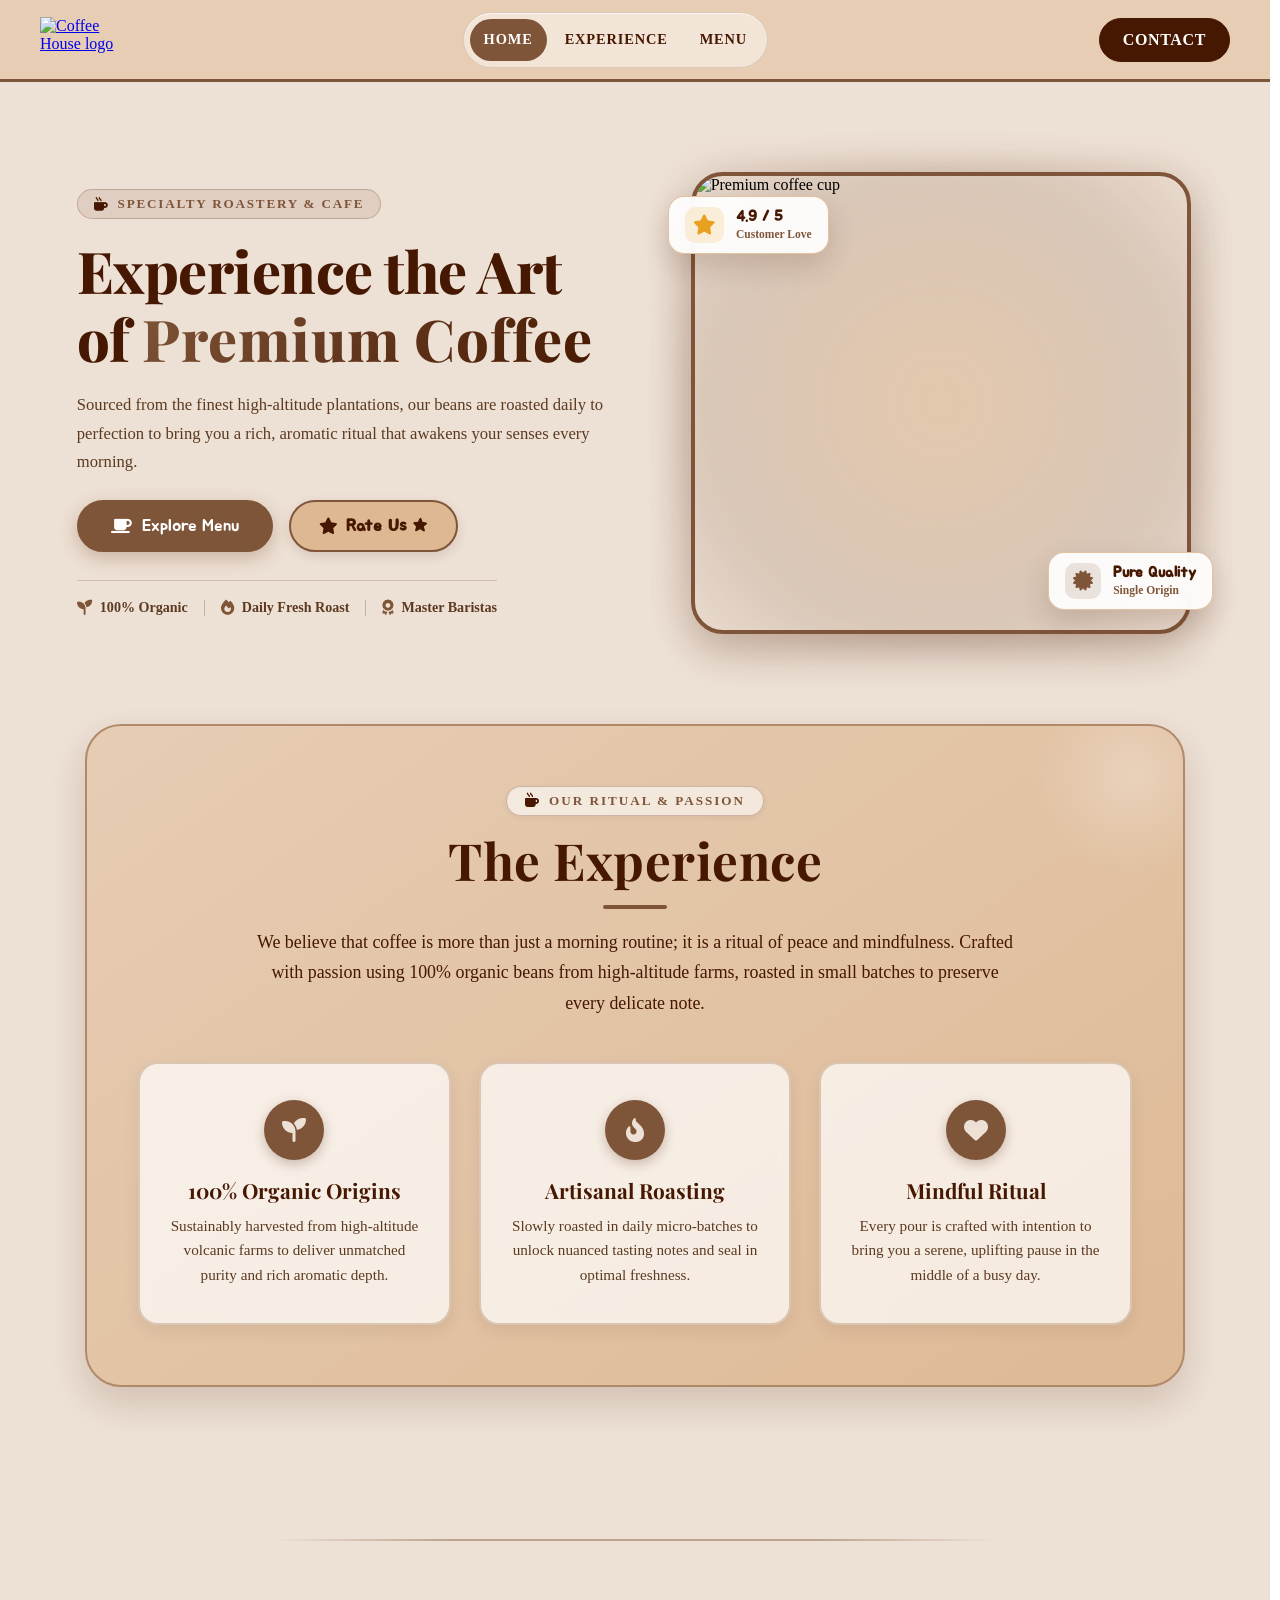
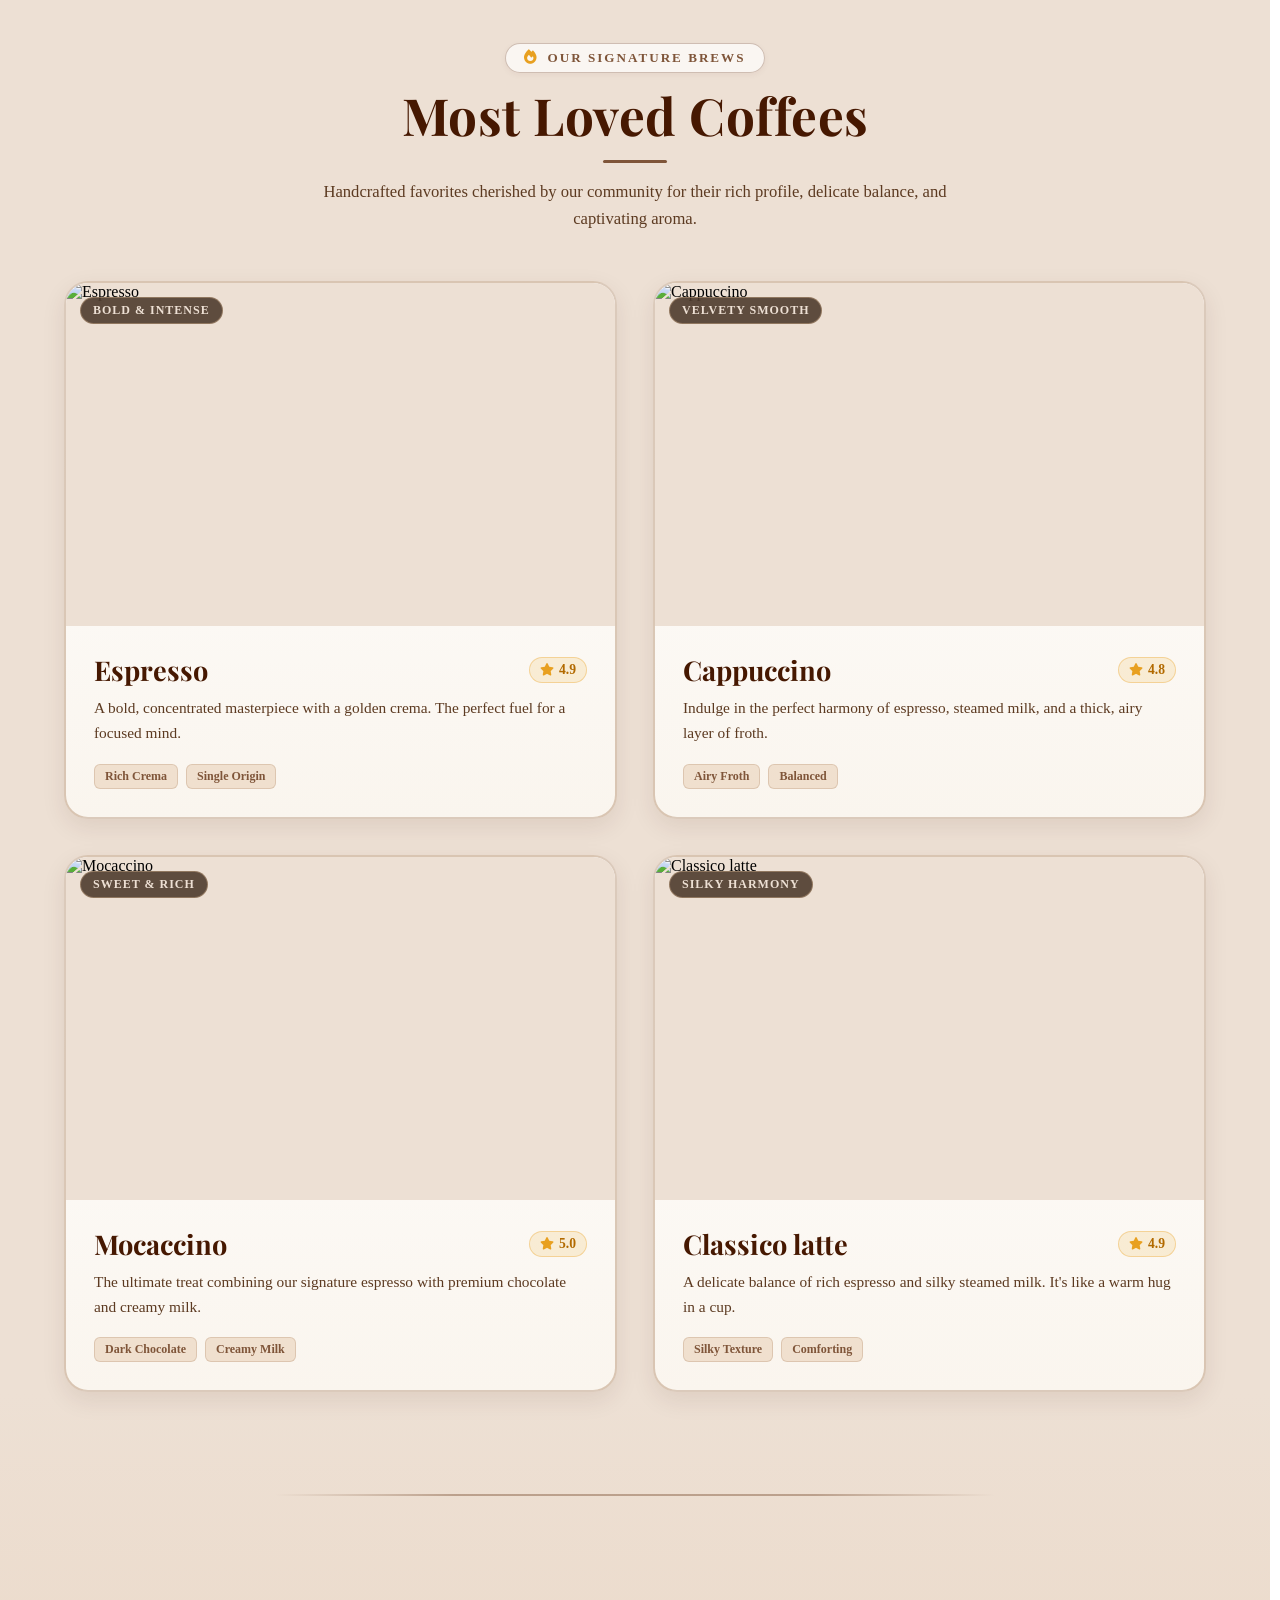
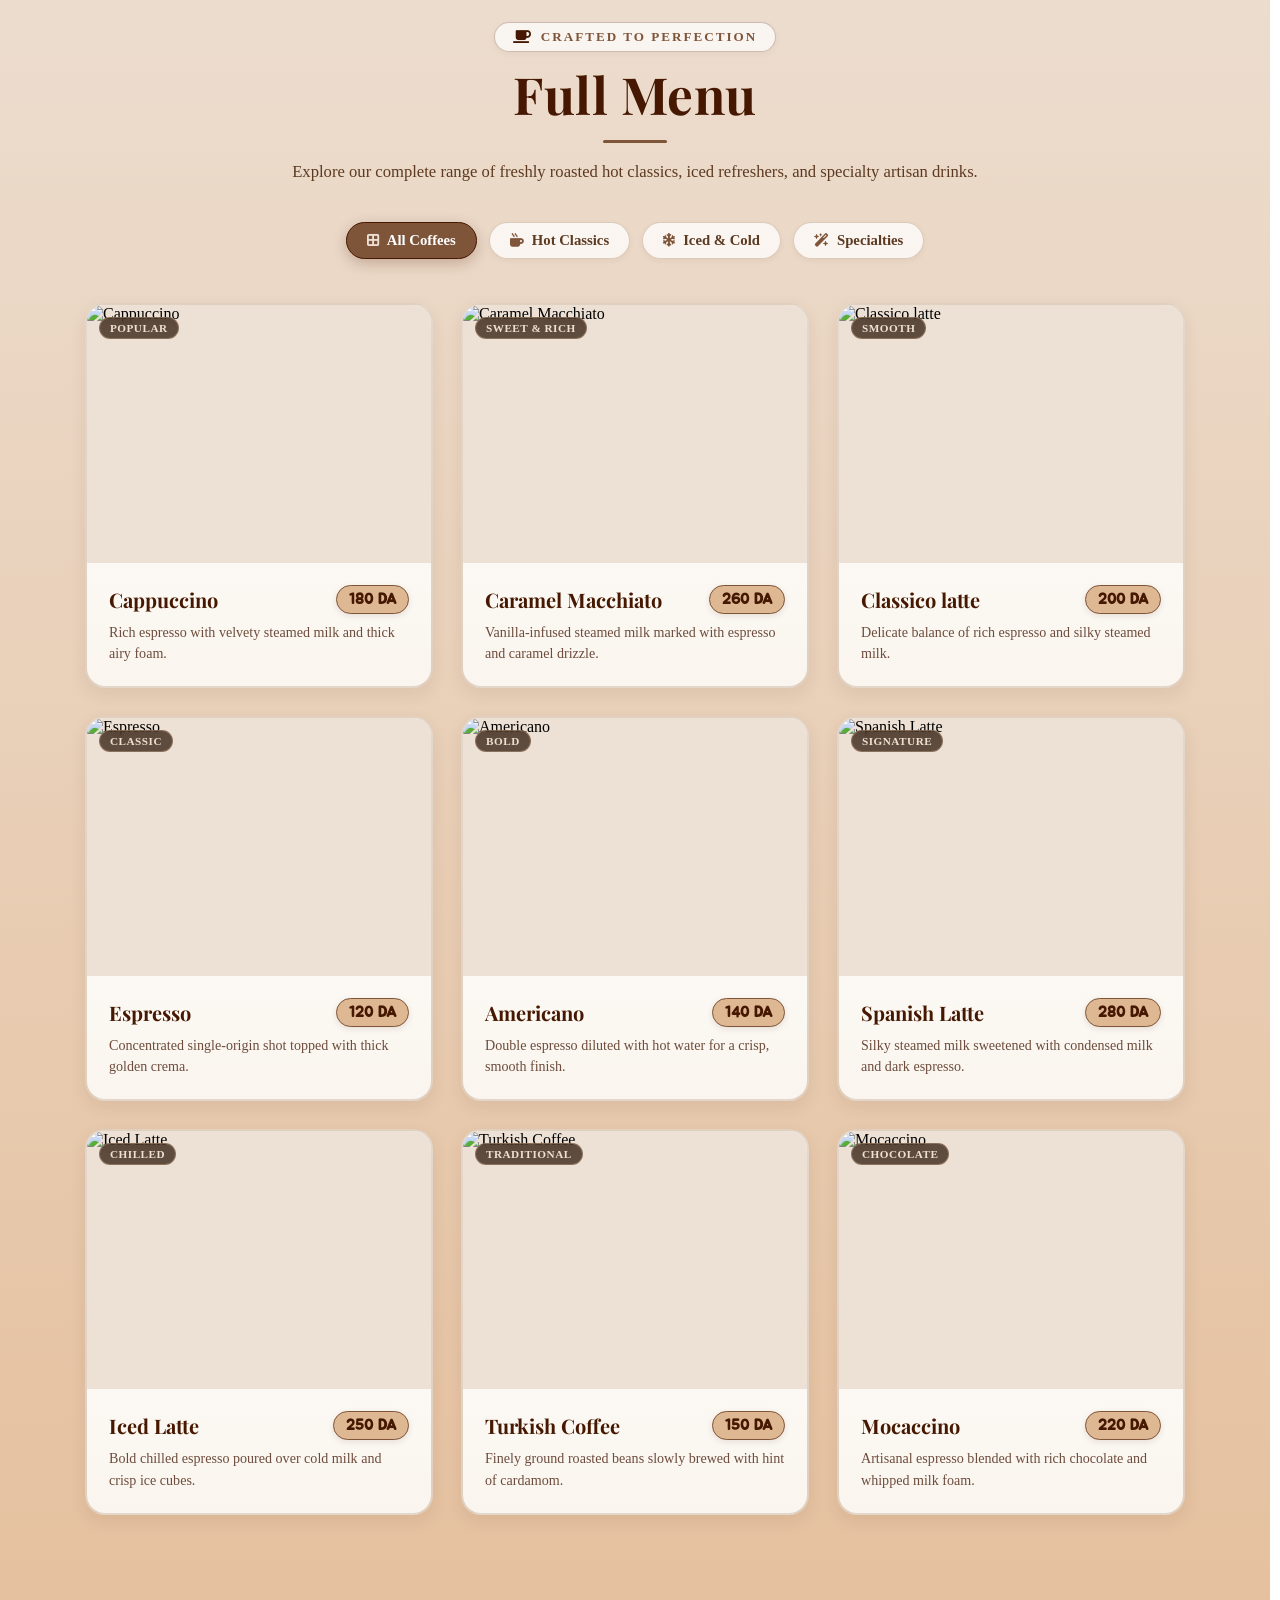
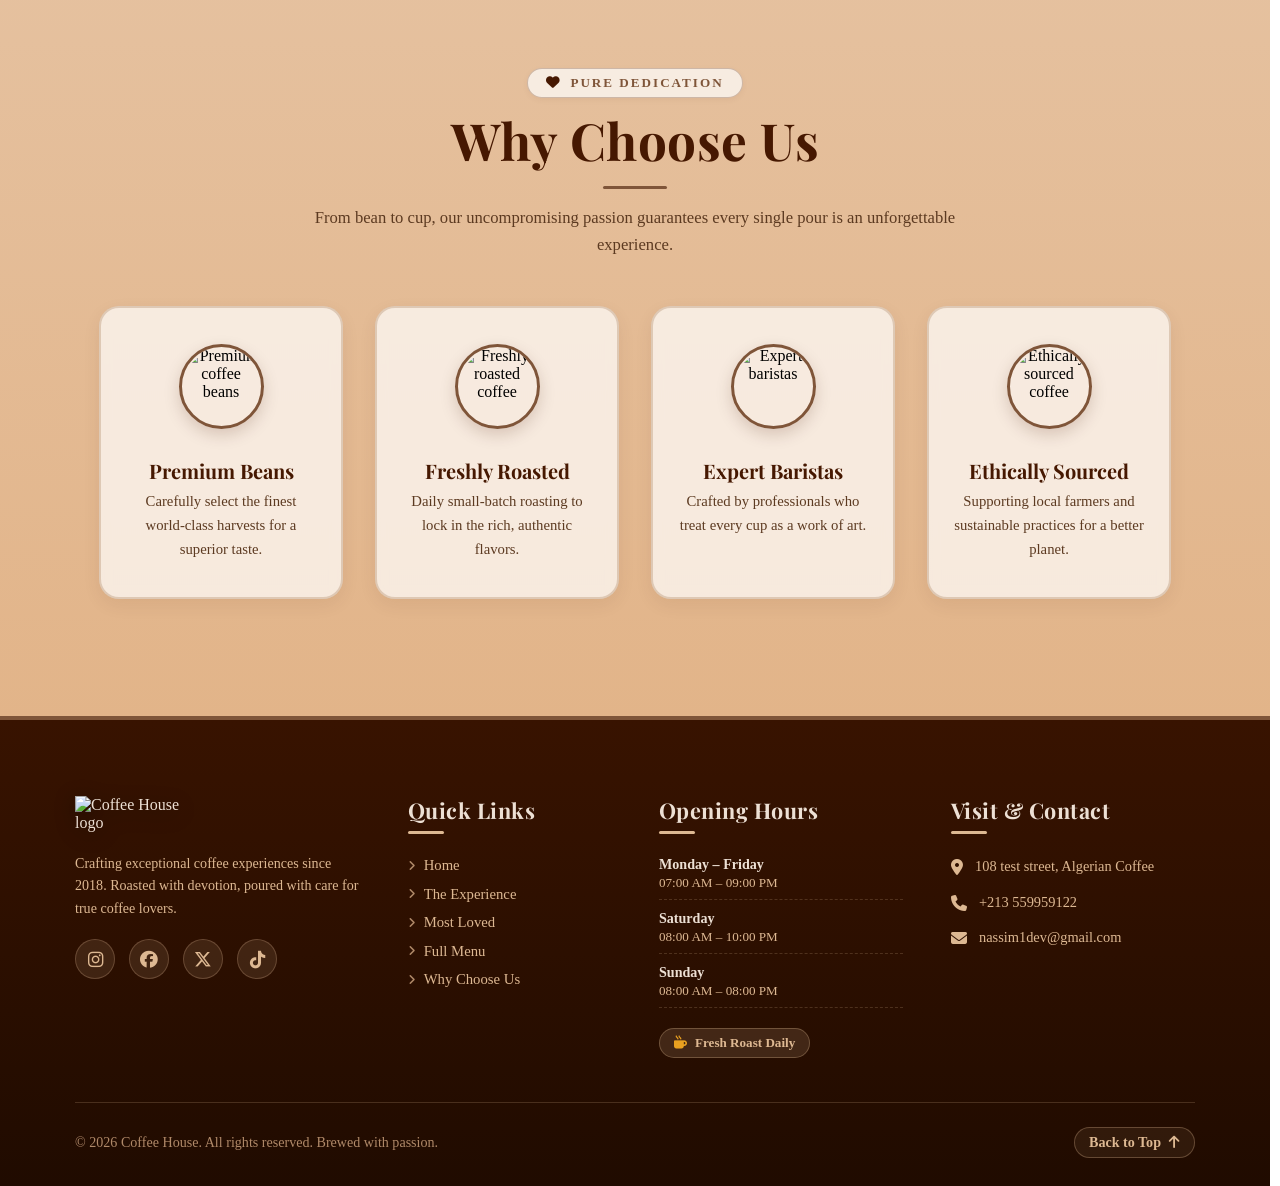
==== commit e0e82d00: "Update fmt.Println message from 'Hello' to 'Goodbye'" ====
--- a/index.html
+++ b/index.html
@@ -4,11 +4,28 @@
 <head>
     <meta charset="UTF-8">
     <meta name="viewport" content="width=device-width, initial-scale=1.0">
+
     <title>Coffee House</title>
+
+    <!-- Open Graph -->
+    <meta property="og:type" content="website">
+    <meta property="og:title" content="Coffee House | Nassim Dev">
+    <meta property="og:description" content="A coffee shop website built by Nassim Dev.">
+    <meta property="og:image" content="https://nassim-dev1.github.io/Coffee-Project/images/preview.jpg">
+    <meta property="og:url" content="https://nassim-dev1.github.io/Coffee-Project/">
+
+    <!-- Twitter / X -->
+    <meta name="twitter:card" content="summary_large_image">
+    <meta name="twitter:title" content="Coffee House | Nassim Dev">
+    <meta name="twitter:description" content="A coffee shop website built by Nassim Dev.">
+    <meta name="twitter:image" content="https://nassim-dev1.github.io/Coffee-Project/images/preview.jpg">
+
     <link rel="stylesheet" href="style.css">
     <link rel="stylesheet" href="https://cdnjs.cloudflare.com/ajax/libs/font-awesome/6.5.1/css/all.min.css">
+
     <link rel="preconnect" href="https://fonts.googleapis.com">
     <link rel="preconnect" href="https://fonts.gstatic.com" crossorigin>
+
     <link
         href="https://fonts.googleapis.com/css2?family=Jua&family=Playfair+Display:wght@600;700;800&family=Chewy&display=swap"
         rel="stylesheet">
